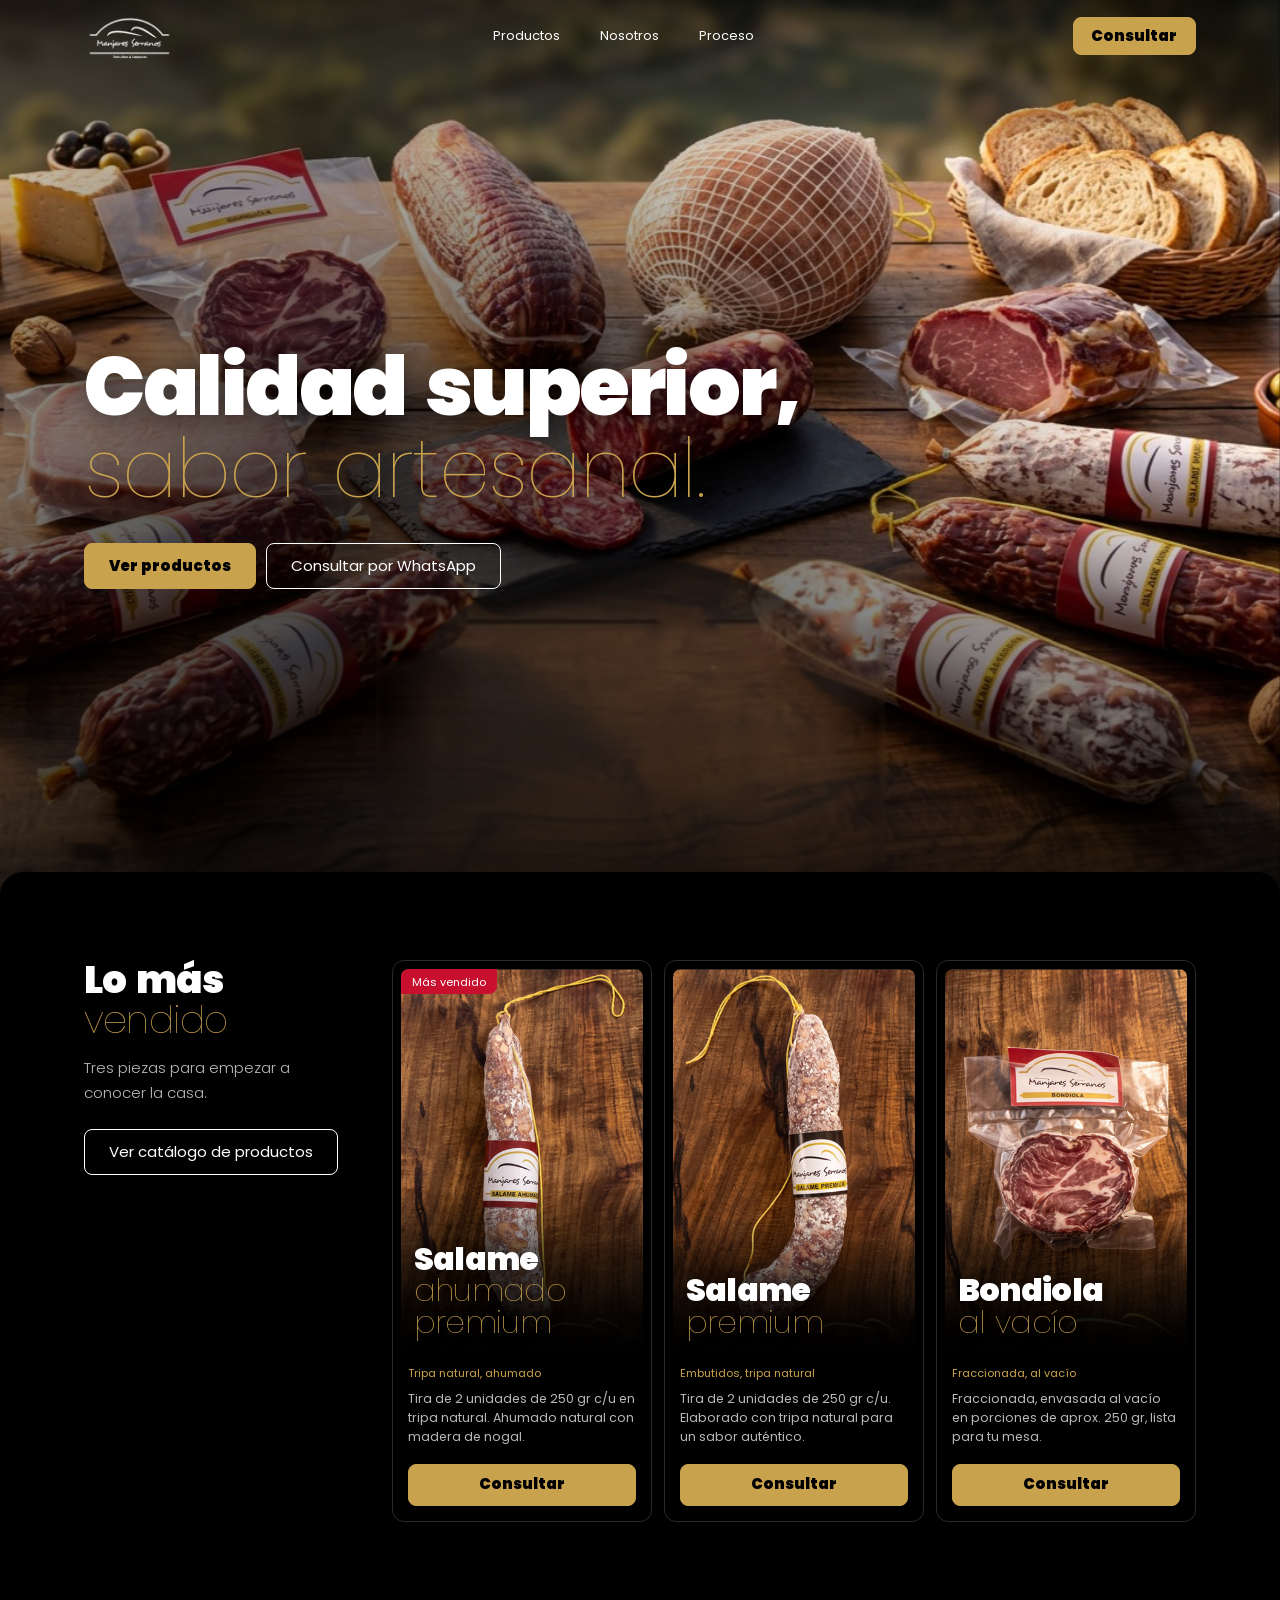
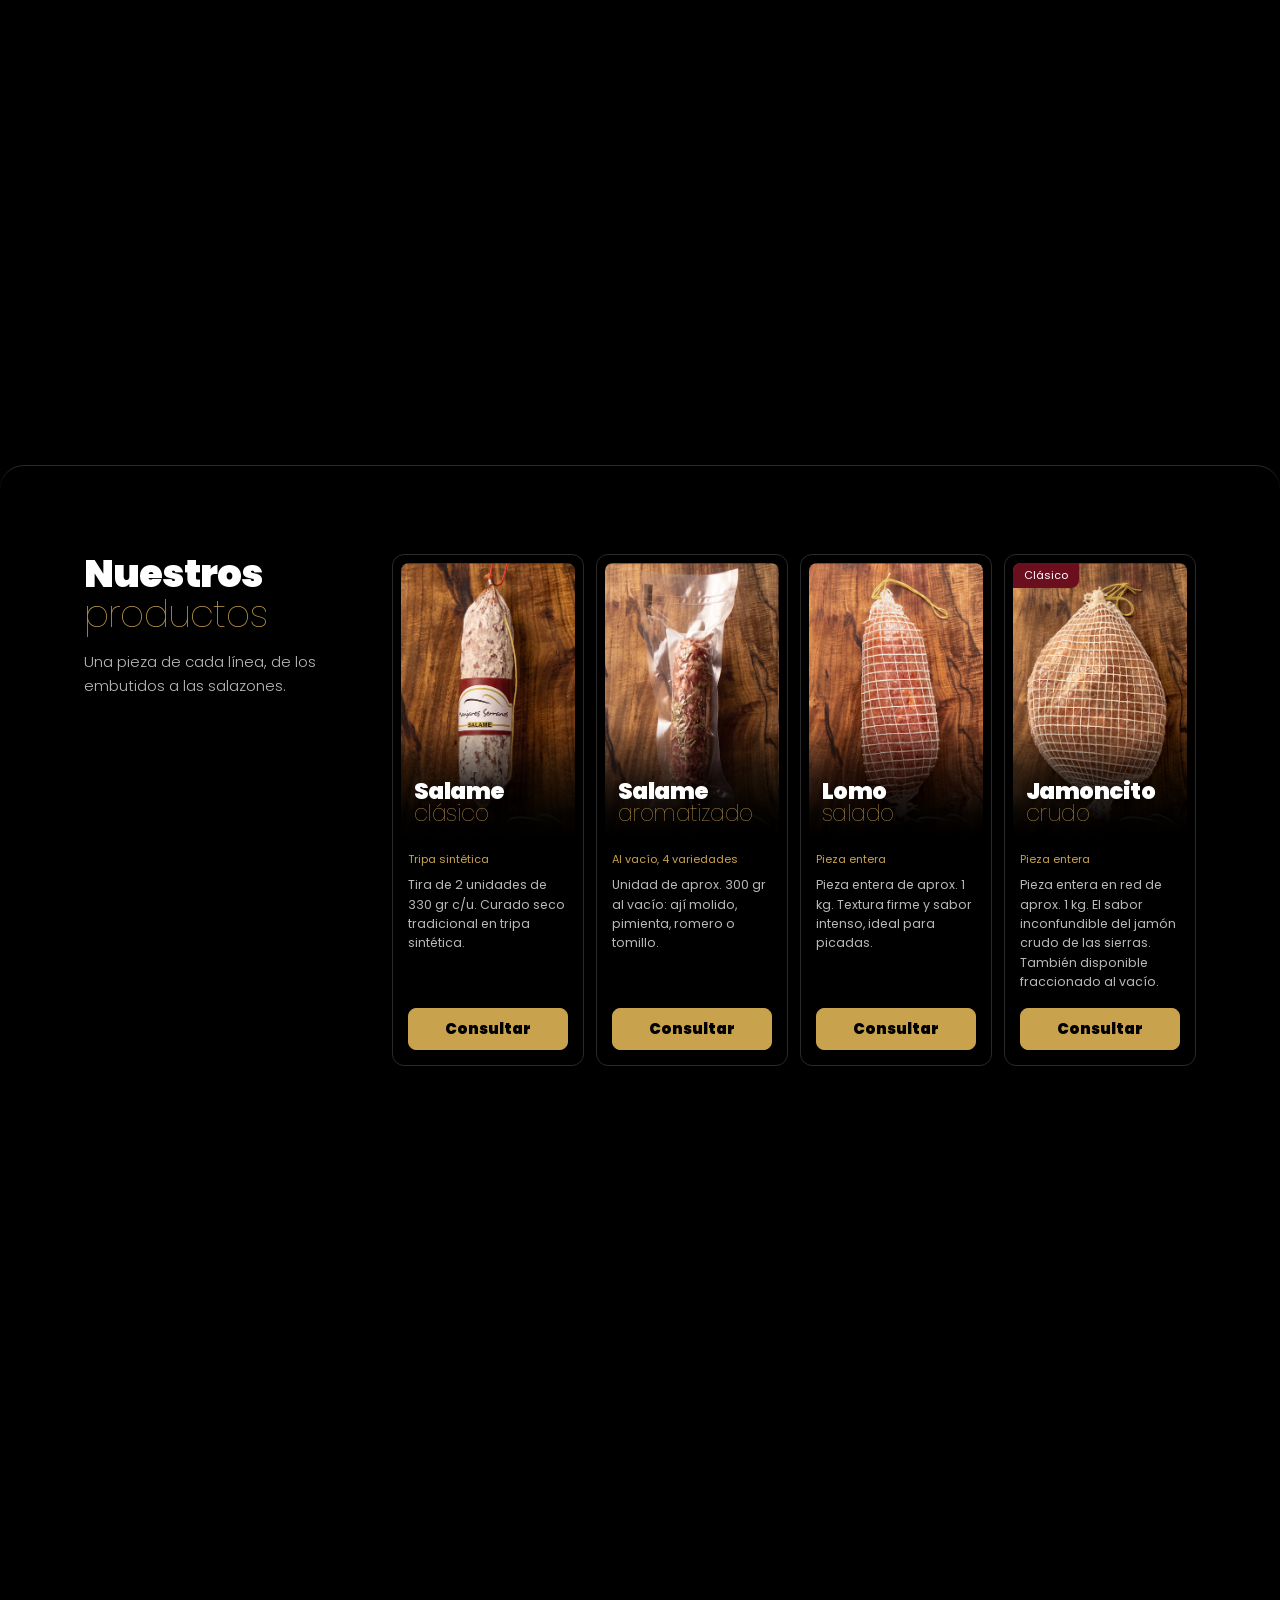
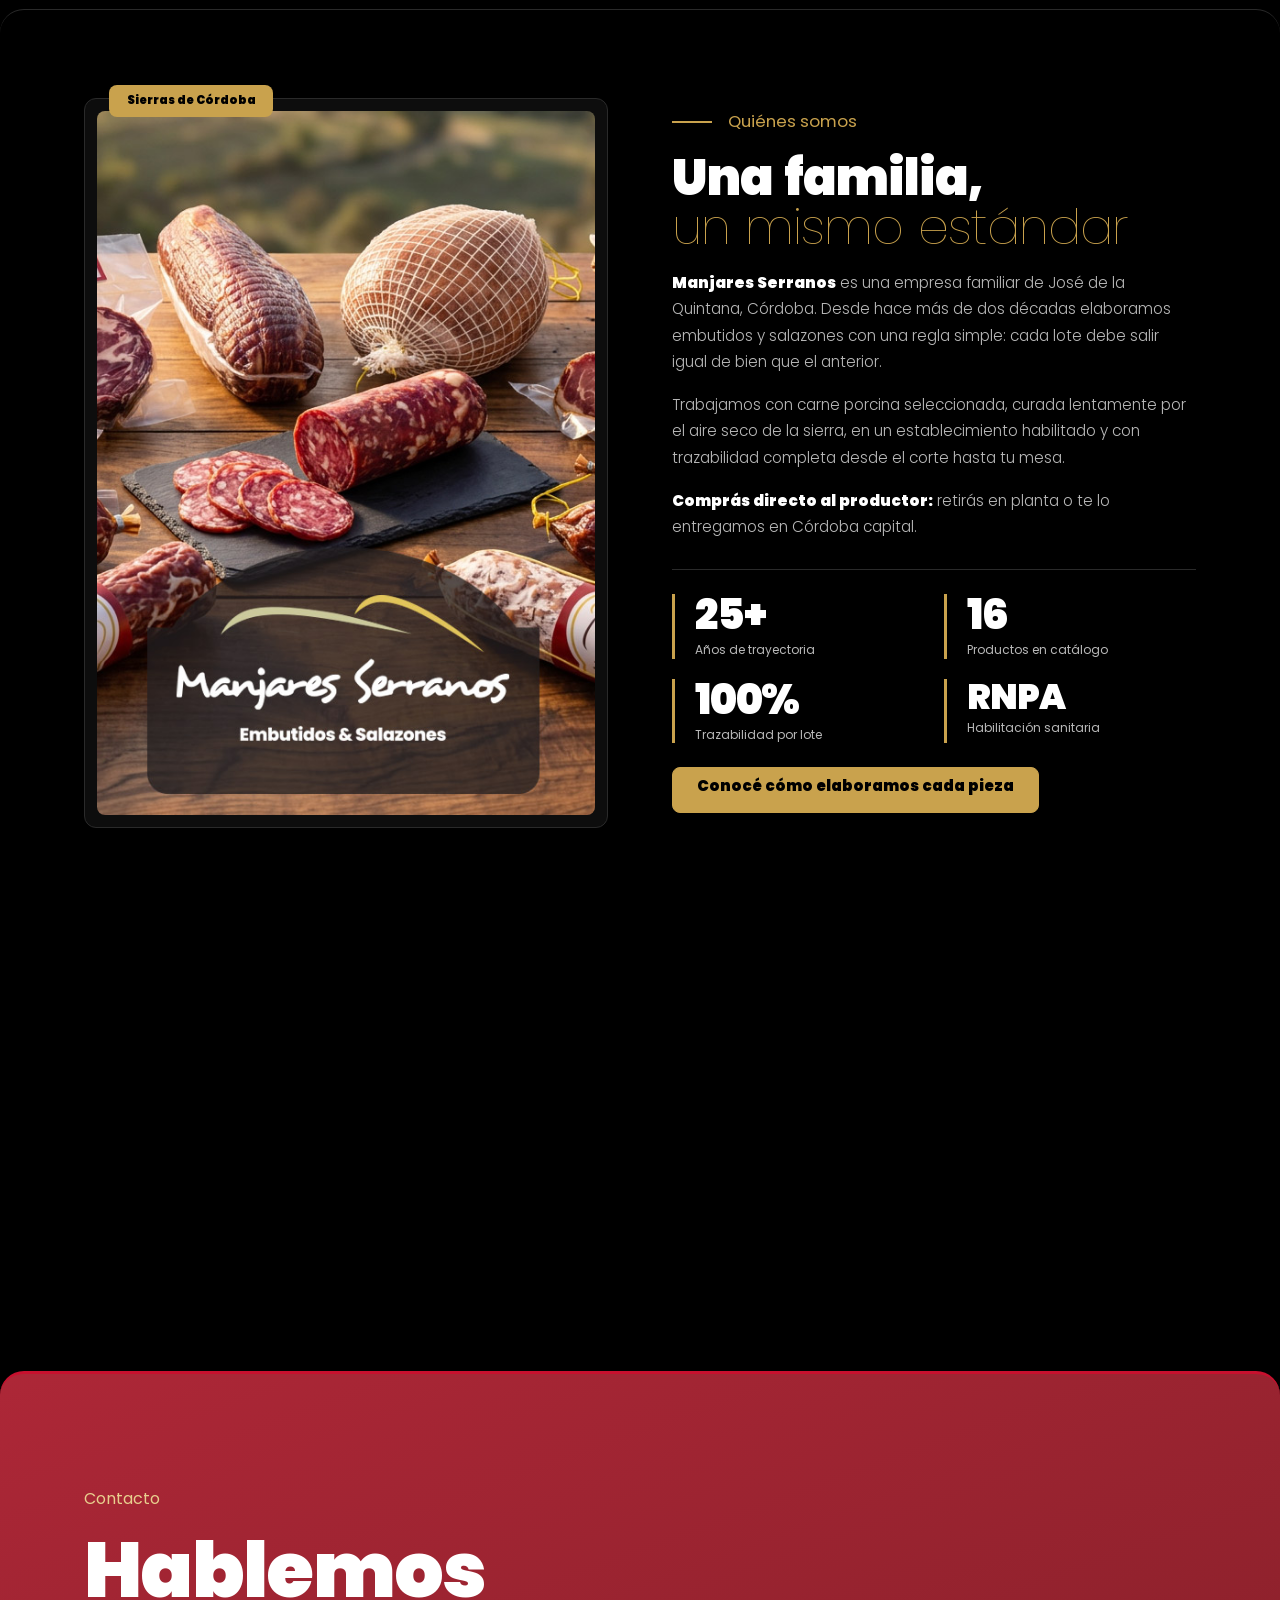
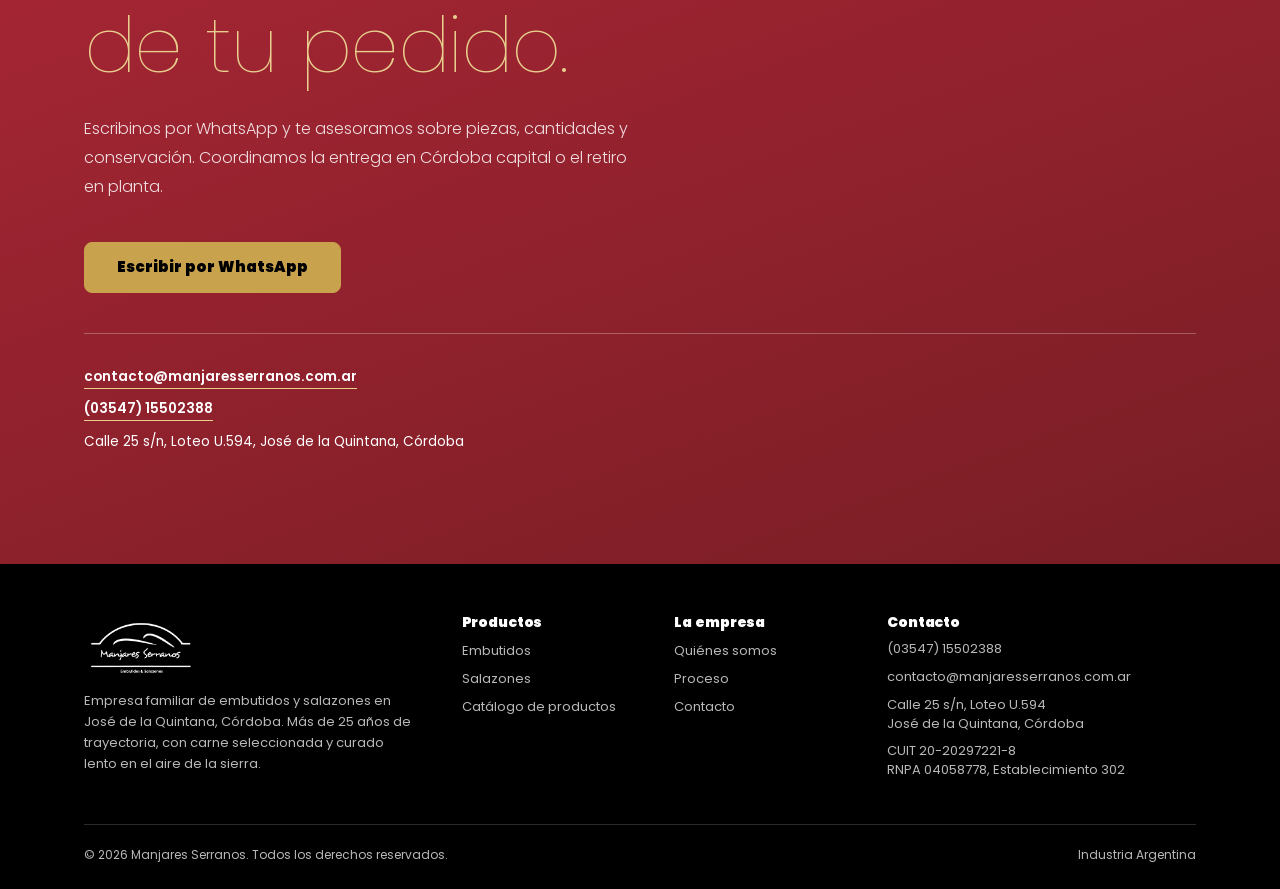
==== index.html @ b19d5ec0 "Rediseño negro y dorado con fotos definitivas - Estética negro y dorado con toques rojo y bordó, Pop" ====
<!DOCTYPE html>
<html lang="es-AR">
<head>
    <meta charset="UTF-8">
    <meta name="viewport" content="width=device-width, initial-scale=1.0">
    <meta name="theme-color" content="#000000">
    <title>Manjares Serranos — Embutidos y salazones de las Sierras de Córdoba</title>
    <meta name="description" content="Embutidos y salazones curados lentamente en el aire seco de las Sierras de Córdoba. Carne seleccionada, trazabilidad por lote y habilitación RNPA 04058778.">
    <meta property="og:title" content="Manjares Serranos — Embutidos y salazones de sierra">
    <meta property="og:description" content="Curado lento en las Sierras de Córdoba. Carne seleccionada, trazabilidad por lote, venta directa del productor.">
    <meta property="og:type" content="website">
    <meta property="og:url" content="https://manjaresserranos.com.ar/">
    <meta property="og:locale" content="es_AR">
    <meta name="twitter:card" content="summary_large_image">
    <link rel="canonical" href="https://manjaresserranos.com.ar/">
    <link rel="icon" href="img/logo.png">
    <link rel="preconnect" href="https://fonts.googleapis.com">
    <link rel="preconnect" href="https://fonts.gstatic.com" crossorigin>
    <link href="https://fonts.googleapis.com/css2?family=Poppins:wght@100;200;300;400;900&display=swap" rel="stylesheet">
    <link rel="stylesheet" href="css/style.css">
    <script type="application/ld+json">{"@context":"https://schema.org","@type":"LocalBusiness","name":"Manjares Serranos","description":"Empresa familiar productora de embutidos y salazones curados lentamente en las Sierras de Córdoba, con habilitación RNPA y trazabilidad por lote","url":"https://manjaresserranos.com.ar","telephone":"+54-3547-15502388","email":"contacto@manjaresserranos.com.ar","address":{"@type":"PostalAddress","streetAddress":"Calle 25 s/n, Loteo U.594","addressLocality":"José de la Quintana","addressRegion":"Córdoba","postalCode":"5000","addressCountry":"AR"},"geo":{"@type":"GeoCoordinates","latitude":"-31.85","longitude":"-64.55"},"openingHours":"Mo-Fr 08:00-18:00","priceRange":"$$","image":"https://manjaresserranos.com.ar/img/logo-1716823387.jpg"}</script>
</head>
<body>
    <a href="#main" class="skip-link">Ir al contenido</a>

    <header class="site-header" id="header">
        <div class="wrap header-inner">
            <a href="index.html" class="header-logo" aria-label="Manjares Serranos, inicio">
                <img src="img/logo.png" alt="Manjares Serranos" width="121" height="64">
            </a>
            <nav class="header-nav" aria-label="Principal">
                <a href="productos.html" class="nav-link">Productos</a>
                <a href="#nosotros" class="nav-link">Nosotros</a>
                <a href="proceso.html" class="nav-link">Proceso</a>
            </nav>
            <a href="https://wa.me/54354715502388" class="btn header-cta" target="_blank" rel="noopener">Consultar</a>
            <button class="menu-toggle" id="menuToggle" aria-label="Abrir menú" aria-expanded="false" aria-controls="mobileNav">
                <span></span><span></span><span></span>
            </button>
        </div>
    </header>

    <nav class="mobile-nav" id="mobileNav" aria-label="Menú móvil">
        <a href="productos.html" class="mobile-nav-link">Productos</a>
        <a href="#nosotros" class="mobile-nav-link">Nosotros</a>
        <a href="proceso.html" class="mobile-nav-link">Proceso</a>
        <a href="https://wa.me/54354715502388" class="btn btn-gold" target="_blank" rel="noopener">Consultar por WhatsApp</a>
    </nav>

    <main id="main">
        <section class="hero" aria-labelledby="hero-title">
            <div class="hero-photo"><img src="img/back-Home-banner.jpg" alt="Mesa de madera con salames, bondiola, jamón y lomo de Manjares Serranos" fetchpriority="high" width="1376" height="768"></div>
            <div class="wrap hero-copy">
                <h1 class="hero-title" id="hero-title"><span>Calidad superior,</span><span class="t">sabor artesanal.</span></h1>
                <div class="hero-foot">
                    <div class="hero-actions">
                        <a href="productos.html" class="btn btn-gold">Ver productos</a>
                        <a href="https://wa.me/54354715502388" class="btn btn-line" target="_blank" rel="noopener">Consultar por WhatsApp</a>
                    </div>
                </div>
            </div>
        </section>

        <div class="sheet">
        <section class="section stack" id="destacados" aria-labelledby="prod-title">
            <div class="wrap featured">
                <div class="section-head">
                    <h2 id="prod-title">Lo más <span class="t">vendido</span></h2>
                    <p>Tres piezas para empezar a conocer la casa.</p>
                    <a href="productos.html" class="btn btn-line section-more">Ver catálogo de productos</a>
                </div>
                <div class="products products-three">
                    <article class="product">
                        <div class="product-media"><div class="product-photo"><img src="img/Salame-ahumado-tripa-de-vaca.jpg" alt="Salame ahumado en tripa natural" loading="lazy" width="400" height="631"><h3 class="product-name"><span>Salame</span> <span class="t">ahumado premium</span></h3></div><span class="product-tag">Más vendido</span></div>
                        <div class="product-text">
                            <p class="product-kind">Tripa natural, ahumado</p>
                            <p class="product-desc">Tira de 2 unidades de 250 gr c/u en tripa natural. Ahumado natural con madera de nogal.</p>
                            <a class="product-link" href="https://wa.me/54354715502388?text=Hola,%20quiero%20consultar%20por%20el%20Salame%20Ahumado%20Premium" target="_blank" rel="noopener" aria-label="Consultar por Salame ahumado premium en WhatsApp">Consultar</a>
                        </div>
                    </article>
                    <article class="product">
                        <div class="product-media"><div class="product-photo"><img src="img/salame-premium.jpg" alt="Salame premium en tripa natural" loading="lazy" width="400" height="631"><h3 class="product-name"><span>Salame</span> <span class="t">premium</span></h3></div></div>
                        <div class="product-text">
                            <p class="product-kind">Embutidos, tripa natural</p>
                            <p class="product-desc">Tira de 2 unidades de 250 gr c/u. Elaborado con tripa natural para un sabor auténtico.</p>
                            <a class="product-link" href="https://wa.me/54354715502388?text=Hola,%20quiero%20consultar%20por%20el%20Salame%20Premium" target="_blank" rel="noopener" aria-label="Consultar por Salame premium en WhatsApp">Consultar</a>
                        </div>
                    </article>
                    <article class="product">
                        <div class="product-media"><div class="product-photo"><img src="img/Bondiola-en-trozo-envasada-al-vacio.jpg" alt="Bondiola envasada al vacío" loading="lazy" width="400" height="631"><h3 class="product-name"><span>Bondiola</span> <span class="t">al vacío</span></h3></div></div>
                        <div class="product-text">
                            <p class="product-kind">Fraccionada, al vacío</p>
                            <p class="product-desc">Fraccionada, envasada al vacío en porciones de aprox. 250 gr, lista para tu mesa.</p>
                            <a class="product-link" href="https://wa.me/54354715502388?text=Hola,%20quiero%20consultar%20por%20la%20Bondiola%20al%20vac%C3%ADo" target="_blank" rel="noopener" aria-label="Consultar por Bondiola al vacío en WhatsApp">Consultar</a>
                        </div>
                    </article>
                </div>
            </div>
        </section>


        <section class="section stack" id="variedades" aria-labelledby="var-title">
            <div class="wrap featured">
                <div class="section-head">
                    <h2 id="var-title">Nuestros <span class="t">productos</span></h2>
                    <p>Una pieza de cada línea, de los embutidos a las salazones.</p>
                </div>
                <div class="products products-four">
                    <article class="product">
                        <div class="product-media"><div class="product-photo"><img src="img/Salame-tripa-sintetica.jpg" alt="Salame en tripa sintética, tira por 2 unidades" loading="lazy" width="400" height="631"><h3 class="product-name"><span>Salame</span> <span class="t">clásico</span></h3></div></div>
                        <div class="product-text">
                            <p class="product-kind">Tripa sintética</p>
                            <p class="product-desc">Tira de 2 unidades de 330 gr c/u. Curado seco tradicional en tripa sintética.</p>
                            <a class="product-link" href="https://wa.me/54354715502388?text=Hola,%20quiero%20consultar%20por%20el%20Salame%20Cl%C3%A1sico" target="_blank" rel="noopener" aria-label="Consultar por Salame clásico en WhatsApp">Consultar</a>
                        </div>
                    </article>
                    <article class="product">
                        <div class="product-media"><div class="product-photo"><img src="img/Salame-aromatizado-Romero.jpg" alt="Salame aromatizado con romero, envasado al vacío" loading="lazy" width="400" height="631"><h3 class="product-name"><span>Salame</span> <span class="t">aromatizado</span></h3></div></div>
                        <div class="product-text">
                            <p class="product-kind">Al vacío, 4 variedades</p>
                            <p class="product-desc">Unidad de aprox. 300 gr al vacío: ají molido, pimienta, romero o tomillo.</p>
                            <a class="product-link" href="https://wa.me/54354715502388?text=Hola,%20quiero%20consultar%20por%20el%20Salame%20Aromatizado" target="_blank" rel="noopener" aria-label="Consultar por Salame aromatizado en WhatsApp">Consultar</a>
                        </div>
                    </article>
                    <article class="product">
                        <div class="product-media"><div class="product-photo"><img src="img/lomo-salado.jpg" alt="Lomo de cerdo salado" loading="lazy" width="400" height="631"><h3 class="product-name"><span>Lomo</span> <span class="t">salado</span></h3></div></div>
                        <div class="product-text">
                            <p class="product-kind">Pieza entera</p>
                            <p class="product-desc">Pieza entera de aprox. 1 kg. Textura firme y sabor intenso, ideal para picadas.</p>
                            <a class="product-link" href="https://wa.me/54354715502388?text=Hola,%20quiero%20consultar%20por%20el%20Lomo%20de%20Cerdo%20Salado" target="_blank" rel="noopener" aria-label="Consultar por Lomo salado en WhatsApp">Consultar</a>
                        </div>
                    </article>
                    <article class="product">
                        <div class="product-media"><div class="product-photo"><img src="img/Jamoncito-crudo-serrano.jpg" alt="Jamoncito crudo serrano" loading="lazy" width="400" height="631"><h3 class="product-name"><span>Jamoncito</span> <span class="t">crudo</span></h3></div><span class="product-tag product-tag-bordo">Clásico</span></div>
                        <div class="product-text">
                            <p class="product-kind">Pieza entera</p>
                            <p class="product-desc">Pieza entera en red de aprox. 1 kg. El sabor inconfundible del jamón crudo de las sierras. También disponible fraccionado al vacío.</p>
                            <a class="product-link" href="https://wa.me/54354715502388?text=Hola,%20quiero%20consultar%20por%20el%20Jamoncito%20Crudo%20Serrano" target="_blank" rel="noopener" aria-label="Consultar por Jamoncito crudo en WhatsApp">Consultar</a>
                        </div>
                    </article>
                </div>
            </div>
        </section>

        <section class="section stack" id="nosotros" aria-labelledby="about-title">
            <div class="wrap about">
                <div class="about-photo"><img src="img/back-Home.jpg" alt="Selección de embutidos y salazones Manjares Serranos sobre una mesa de madera" loading="lazy"><span class="about-badge">Sierras de Córdoba</span></div>
                <div class="about-copy">
                    <span class="about-label">Quiénes somos</span>
                    <h2 id="about-title">Una familia, <span class="t">un mismo estándar</span></h2>
                    <p><strong>Manjares Serranos</strong> es una empresa familiar de José de la Quintana, Córdoba. Desde hace más de dos décadas elaboramos embutidos y salazones con una regla simple: cada lote debe salir igual de bien que el anterior.</p>
                    <p>Trabajamos con carne porcina seleccionada, curada lentamente por el aire seco de la sierra, en un establecimiento habilitado y con trazabilidad completa desde el corte hasta tu mesa.</p>
                    <p><strong>Comprás directo al productor:</strong> retirás en planta o te lo entregamos en Córdoba capital.</p>
                    <dl class="facts">
                        <div><dt>Años de trayectoria</dt><dd>25+</dd></div>
                        <div><dt>Productos en catálogo</dt><dd>16</dd></div>
                        <div><dt>Trazabilidad por lote</dt><dd>100%</dd></div>
                        <div><dt>Habilitación sanitaria</dt><dd>RNPA</dd></div>
                    </dl>
                    <a href="proceso.html" class="text-link">Conocé cómo elaboramos cada pieza</a>
                </div>
            </div>
        </section>

        <section class="cta stack" id="contacto" aria-labelledby="cta-title">
            <div class="wrap">
                <div>
                    <p class="cta-label">Contacto</p>
                    <h2 id="cta-title">Hablemos <span class="t">de tu pedido.</span></h2>
                    <p class="cta-text">Escribinos por WhatsApp y te asesoramos sobre piezas, cantidades y conservación. Coordinamos la entrega en Córdoba capital o el retiro en planta.</p>
                    <a href="https://wa.me/54354715502388" class="btn" target="_blank" rel="noopener">Escribir por WhatsApp</a>
                </div>
                <address class="cta-contact">
                    <a href="mailto:contacto@manjaresserranos.com.ar">contacto@manjaresserranos.com.ar</a>
                    <a href="tel:+54354715502388">(03547) 15502388</a>
                    <span>Calle 25 s/n, Loteo U.594, José de la Quintana, Córdoba</span>
                </address>
            </div>
        </section>
        </div>
    </main>

    <footer class="site-footer">
        <div class="wrap">
            <div class="footer-grid">
                <div class="footer-brand">
                    <img src="img/logo.png" alt="Manjares Serranos" class="footer-logo" width="159" height="84">
                    <p>Empresa familiar de embutidos y salazones en José de la Quintana, Córdoba. Más de 25 años de trayectoria, con carne seleccionada y curado lento en el aire de la sierra.</p>
                </div>
                <div>
                    <h2 class="footer-title">Productos</h2>
                    <div class="footer-links">
                        <a href="productos.html#embutidos">Embutidos</a>
                        <a href="productos.html#salazones">Salazones</a>
                        <a href="productos.html">Catálogo de productos</a>
                    </div>
                </div>
                <div>
                    <h2 class="footer-title">La empresa</h2>
                    <div class="footer-links">
                        <a href="#nosotros">Quiénes somos</a>
                        <a href="proceso.html">Proceso</a>
                        <a href="#contacto">Contacto</a>
                    </div>
                </div>
                <div>
                    <h2 class="footer-title">Contacto</h2>
                    <div class="footer-data">
                        <span>(03547) 15502388</span>
                        <span>contacto@manjaresserranos.com.ar</span>
                        <span>Calle 25 s/n, Loteo U.594<br>José de la Quintana, Córdoba</span>
                        <span>CUIT 20-20297221-8<br>RNPA 04058778, Establecimiento 302</span>
                    </div>
                </div>
            </div>
            <div class="footer-bottom">
                <span>© 2026 Manjares Serranos. Todos los derechos reservados.</span>
                <span>Industria Argentina</span>
            </div>
        </div>
    </footer>

    <script src="js/main.js"></script>
</body>
</html>
---- css/style.css ----
/* Manjares Serranos: moderno, minimalista, de líneas rectas.
   Poppins Black contra Thin. Negro y dorado; rojo y bordó como secundarios. */
:root{
    --black:#000000;
    --ink:#0D0D0D;
    --white:#FFFFFF;
    --gray:#B8B8B8;
    --line:#2A2A2A;
    --gold:#C9A24D;
    --gold-light:#E8CF8E;
    --red:#C8102E;
    --bordo:#6B0F1F;

    --font:'Poppins','Segoe UI',system-ui,sans-serif;
    --gutter:1.25rem;
    --wide:1240px;
    --header:72px;--radius:8px;--peek:1.75rem;
    --section:clamp(3.25rem,6vw,5.5rem);
}
@media(min-width:768px){:root{--gutter:2.5rem}}
@media(min-width:1280px){:root{--gutter:4rem}}

*,*::before,*::after{box-sizing:border-box;margin:0;padding:0;border-radius:0}
html{scroll-behavior:smooth;background:var(--black);-webkit-text-size-adjust:100%}
body{font-family:var(--font);font-size:.9375rem;font-weight:300;line-height:1.65;color:var(--white);background:var(--black);-webkit-font-smoothing:antialiased}
body.menu-open{overflow:hidden}
img{display:block;max-width:100%;height:auto}
a{color:inherit;text-decoration:none}
button{font:inherit;color:inherit;background:none;border:0;cursor:pointer}
ul,ol{list-style:none}
h1,h2,h3{font-weight:900;line-height:1.04;letter-spacing:-.022em;word-spacing:.09em}
h2{font-size:clamp(1.5rem,3vw,2.5rem)}
/* Contraste tipográfico: Thin en dorado junto a Black */
.t{font-weight:200;color:var(--gold);letter-spacing:-.02em;word-spacing:.04em}
h2 .t{display:block}
@media(min-width:768px){.t{font-weight:100}}
::selection{background:var(--gold);color:var(--black)}
:focus-visible{outline:2px solid var(--gold);outline-offset:2px}
[id]{scroll-margin-top:calc(var(--header) + 4rem)}

.wrap{width:100%;max-width:var(--wide);margin-inline:auto;padding-inline:var(--gutter)}
.sr-only{position:absolute;width:1px;height:1px;padding:0;margin:-1px;overflow:hidden;clip:rect(0,0,0,0);border:0}
.skip-link{position:absolute;left:1rem;top:-4rem;z-index:2000;padding:.7rem 1.1rem;background:var(--gold);color:var(--black);font-weight:900}
.skip-link:focus{top:1rem}

/* Botones */
.btn{display:inline-flex;align-items:center;justify-content:center;min-height:2.875rem;padding:.6rem 1.5rem;border:1px solid var(--white);border-radius:var(--radius);font-size:.9375rem;font-weight:400;line-height:1.1;text-align:center;transition:background-color .15s,color .15s,border-color .15s}
.btn:hover{background:var(--white);color:var(--black)}
.btn-gold{background:var(--gold);border-color:var(--gold);color:var(--black);font-weight:900}
.btn-gold:hover{background:var(--white);border-color:var(--white)}
.btn-line{background:transparent}
.text-link{display:inline-flex;align-items:center;justify-content:center;min-height:2.875rem;padding:.6rem 1.5rem;border:1px solid var(--gold);border-radius:var(--radius);background:var(--gold);color:var(--black);font-size:.9375rem;font-weight:900;line-height:1.1;text-align:center;transition:background-color .15s,color .15s}
.text-link:hover{background:var(--black);color:var(--white)}

/* Cabecera */
.site-header{position:fixed;inset:0 0 auto;z-index:1000;color:var(--white);border-bottom:1px solid transparent}
.site-header.scrolled,body.menu-open .site-header{background:var(--black);border-bottom-color:var(--line)}
.header-inner{display:flex;align-items:center;gap:2rem;height:var(--header)}
.header-logo{flex:none;display:block}
.header-logo img{height:48px;width:auto;filter:brightness(0) invert(1)}
.header-nav{display:none;gap:2.5rem;margin-inline:auto}
.nav-link{position:relative;padding:.4rem 0;color:var(--white);font-size:.8125rem;font-weight:400}
.nav-link::after{content:'';position:absolute;inset:auto 0 0;height:2px;background:var(--gold);transform:scaleX(0);transform-origin:left;transition:transform .15s}
.nav-link:hover::after,.nav-link[aria-current]::after{transform:scaleX(1)}
.header-cta{display:none;min-height:2.375rem;padding-inline:1.1rem;border-color:var(--gold);background:var(--gold);color:var(--black);font-weight:900}
.header-cta:hover{background:var(--black);border-color:var(--gold);color:var(--white)}
.menu-toggle{display:flex;flex-direction:column;justify-content:center;gap:6px;width:48px;height:48px;margin-left:auto;padding:0 10px}
.menu-toggle span{display:block;height:2px;background:var(--white);transition:transform .2s,opacity .15s}
.menu-toggle[aria-expanded="true"] span:nth-child(1){transform:translateY(8px) rotate(45deg)}
.menu-toggle[aria-expanded="true"] span:nth-child(2){opacity:0}
.menu-toggle[aria-expanded="true"] span:nth-child(3){transform:translateY(-8px) rotate(-45deg)}
@media(min-width:900px){
    .header-nav{display:flex}
    .header-cta{display:inline-flex}
    .menu-toggle{display:none}
}
.mobile-nav{position:fixed;inset:0;z-index:999;display:flex;flex-direction:column;padding:calc(var(--header) + 1.5rem) var(--gutter) 2rem;background:var(--black);overflow-y:auto;visibility:hidden}
.mobile-nav.active{visibility:visible}
.mobile-nav-link{padding:1rem 0;border-bottom:1px solid var(--line);font-size:1.375rem;font-weight:900;letter-spacing:-.02em;word-spacing:.08em;line-height:1.1}
.mobile-nav .btn{margin-top:2rem}
@media(min-width:900px){.mobile-nav{display:none}}

/* Portada */
.hero{position:sticky;top:0;isolation:isolate;display:flex;flex-direction:column;justify-content:center;height:100vh;height:100svh;min-height:30rem;background:var(--black)}
@media(max-height:480px){.hero{position:relative}}
.hero-photo{position:absolute;inset:0;z-index:-1;overflow:hidden}
.hero-photo img{position:absolute;inset:0;width:100%;height:100%;max-width:none;object-fit:cover;object-position:58% top;will-change:transform}
.hero-photo::after{content:'';position:absolute;inset:0;background:linear-gradient(180deg,rgba(0,0,0,.72) 0,rgba(0,0,0,0) 150px),radial-gradient(ellipse 62% 55% at 26% 54%,rgba(0,0,0,.72) 0,rgba(0,0,0,.35) 60%,rgba(0,0,0,0) 100%),linear-gradient(180deg,rgba(0,0,0,0) 50%,rgba(0,0,0,.85) 100%)}
@media(max-width:767px){.hero-photo::after{background:linear-gradient(180deg,rgba(0,0,0,.72) 0,rgba(0,0,0,0) 120px),radial-gradient(ellipse 110% 42% at 30% 50%,rgba(0,0,0,.72) 0,rgba(0,0,0,.35) 65%,rgba(0,0,0,0) 100%),linear-gradient(180deg,rgba(0,0,0,0) 48%,rgba(0,0,0,.9) 100%)}}
.hero-copy{flex:none;padding-block:calc(var(--header) + 1rem) calc(var(--peek) + 1.5rem);will-change:transform}
/* Todo lo que sigue a la portada sube por encima como una tarjeta */
.sheet{position:relative;z-index:2;margin-top:calc(var(--peek) * -1);border-radius:1.5rem 1.5rem 0 0;background:var(--black)}
.hero-title{font-size:clamp(1.6rem,8vw,2.75rem);line-height:1;letter-spacing:-.03em;text-shadow:0 2px 28px rgba(0,0,0,.55)}
@media(min-width:768px){.hero-title{font-size:clamp(3.25rem,6.4vw,5.75rem)}}
.hero-title span{display:block}
.hero-foot{margin-top:clamp(1.5rem,2.6vw,2.25rem)}
.hero-actions{display:flex;flex-wrap:wrap;gap:.625rem}

/* Secciones */
.section{padding-block:var(--section)}
/* Hojas: la sección actual queda quieta y la siguiente se desliza por encima */
.stack{position:sticky;top:0;background:var(--black);border-radius:1.5rem 1.5rem 0 0}
.stack-hold+.stack{border-top:1px solid var(--line);box-shadow:0 -20px 40px rgba(0,0,0,.6)}
#destacados{z-index:1}
#variedades{z-index:2}
#nosotros{z-index:3}
#contacto{z-index:4}
/* Cada hoja se queda quieta un tramo de scroll antes de que entre la siguiente */
.stack-hold{height:55vh}
/* En compu cada hoja entra entera en la pantalla: arriba deja lugar al menú */
@media(min-width:768px){.stack.section{padding-block:calc(var(--header) + 1rem) 3rem}}
.section-head{display:grid;gap:.75rem;margin-bottom:clamp(1.5rem,3vw,2.5rem)}
.section-head p{max-width:30rem;color:var(--gray)}

/* Productos: grilla de líneas rectas */
.products{display:grid;grid-template-columns:repeat(2,minmax(0,1fr));gap:.75rem}
@media(min-width:720px){.products{grid-template-columns:repeat(3,minmax(0,1fr))}}
@media(min-width:1140px){.products{grid-template-columns:repeat(4,minmax(0,1fr))}}
.product{position:relative;display:flex;flex-direction:column;background:var(--black);border:1px solid var(--line);border-radius:calc(var(--radius) + 4px);transition:border-color .15s}
.product:hover,.product:focus-within{z-index:1;border-color:var(--gold)}
.product-media{position:relative}
.product-photo{position:relative;container-type:inline-size;margin:.5rem .5rem 0;aspect-ratio:400/631;overflow:hidden;border-radius:var(--radius);background:var(--ink)}
.product-photo:has(.product-name){border-radius:var(--radius) var(--radius) 0 0;background:var(--black)}
.product-photo img{width:100%;height:100%;object-fit:cover}
.product-tag{position:absolute;top:.5rem;left:.5rem;padding:.35rem .7rem;border-radius:var(--radius) 0 var(--radius) 0;background:var(--red);color:var(--white);font-size:.6875rem;font-weight:400;line-height:1.3}
.product-tag-bordo{background:var(--bordo)}
.product-text{display:flex;flex:1;flex-direction:column;gap:.25rem;padding:.8rem}
@media(min-width:768px){.product-text{padding:.95rem}}
.product-kind{color:var(--gold);font-size:.6875rem;font-weight:400;line-height:1.35}
.product-name{position:absolute;inset:auto -1px -1px;padding:3.5rem .85rem .85rem;background:linear-gradient(180deg,rgba(0,0,0,0) 0,rgba(0,0,0,.6) 42%,rgba(0,0,0,.92) 78%,#000 100%);font-size:clamp(1.25rem,2vw,2rem);font-size:clamp(1.25rem,13cqi,2.25rem);line-height:1;letter-spacing:-.02em;word-spacing:.04em;text-shadow:0 1px 12px rgba(0,0,0,.5)}
.product-name span{display:block}
.product-desc{flex:1;margin-top:.25rem;color:var(--gray);font-size:.78rem;font-weight:400;line-height:1.55}
.product-link{display:flex;align-items:center;justify-content:center;min-height:2.625rem;margin-top:.8rem;padding:.5rem 1rem;border:1px solid var(--gold);border-radius:var(--radius);background:var(--gold);color:var(--black);font-size:.9375rem;font-weight:900;line-height:1.1;transition:background-color .15s,color .15s}
.product-link::after{content:'';position:absolute;inset:0;border-radius:inherit}
.product:hover .product-link,.product-link:focus-visible{background:var(--black);color:var(--white)}

/* Vitrina del salame aromatizado */
.variety{grid-column:1/-1;display:grid;background:var(--ink);border:1px solid var(--line);border-radius:calc(var(--radius) + 4px)}
.variety-text{display:flex;flex-direction:column;align-items:flex-start;gap:.45rem;padding:clamp(1.15rem,2.2vw,2rem)}
.variety-text h3{font-size:clamp(1.25rem,1.7vw,1.5rem)}
.variety-text>p:not(.product-kind){max-width:24rem;color:var(--gray);font-size:.8125rem;font-weight:400;line-height:1.55}
.variety-text .text-link{margin-top:.6rem}
.variety-list{display:grid;grid-template-columns:repeat(2,minmax(0,1fr));border-top:1px solid var(--line)}
.variety-list li{border-bottom:1px solid var(--line);border-right:1px solid transparent}
.variety-list li:nth-child(odd){border-right:1px solid var(--line)}
.variety-list li:nth-last-child(-n+2){border-bottom:0}
.variety-list p{padding:.5rem .8rem;font-size:.8125rem;font-weight:900;letter-spacing:-.01em}
@media(min-width:560px){
    .variety-list{grid-template-columns:repeat(4,minmax(0,1fr))}
    .variety-list li{border-bottom:0;border-right:1px solid var(--line)}
    .variety-list li:last-child{border-right-color:transparent}
}
@media(min-width:1140px){
    .variety{grid-template-columns:minmax(0,1fr) minmax(0,3fr)}
    .variety-list{border-top:0;border-left:1px solid var(--line)}
}

/* Destacados: título en la primera columna, tres productos al lado */
.products-three{grid-template-columns:repeat(2,minmax(0,1fr))}
@media(max-width:719px){
    .products-three .product:last-child{grid-column:1/-1;display:grid;grid-template-columns:repeat(2,minmax(0,1fr));grid-template-rows:auto 1fr}
    .products-three .product:last-child .product-media{grid-column:1;grid-row:1/3;padding-bottom:.5rem}
    .products-three .product:last-child .product-text{grid-column:2}
}
@media(min-width:720px){.products-three{grid-template-columns:repeat(3,minmax(0,1fr))}}
.products.products-four{grid-template-columns:repeat(2,minmax(0,1fr))}
@media(min-width:960px){.products.products-four{grid-template-columns:repeat(4,minmax(0,1fr))}}
.section-head .section-more{justify-self:start;margin-top:.75rem}
@media(min-width:1140px){
    .featured{display:grid;grid-template-columns:minmax(0,1fr) minmax(0,3fr);grid-template-rows:auto 1fr;column-gap:2.5rem}
    .featured .section-head{grid-column:1;grid-row:1;display:block;margin-bottom:1.25rem}
    .featured .section-head p{margin-top:1rem}
    .featured h2 .t{display:block}
    .featured .products{grid-column:2;grid-row:1/3}
    .featured .section-more{margin-top:1.5rem}
}

/* Nosotros */
.about{display:grid;gap:3rem;align-items:center}
@media(min-width:768px){.about{grid-template-columns:repeat(2,minmax(0,1fr));gap:4rem}}
.about-photo{position:relative;padding:.75rem;border:1px solid var(--line);border-radius:calc(var(--radius) + 4px);background:var(--ink)}
.about-photo img{display:block;width:100%;aspect-ratio:4/5;object-fit:cover;object-position:52% 50%;border-radius:var(--radius)}
@media(min-width:768px){.about-photo img{aspect-ratio:auto;height:clamp(20rem,calc(100svh - 10.75rem),44rem)}}
.about-badge{position:absolute;top:-.9rem;left:1.5rem;padding:.65rem 1.1rem;border-radius:var(--radius);background:var(--gold);color:var(--black);font-size:.72rem;font-weight:900;line-height:1}
.about-label{display:flex;align-items:center;gap:1rem;margin-bottom:1.5rem;color:var(--gold);font-size:1.05rem;font-weight:400;line-height:1}
.about-label::before{content:'';flex:none;width:2.5rem;height:2px;background:var(--gold)}
.about-copy h2{margin-bottom:1.1rem;font-size:clamp(1.75rem,3.9vw,3.5rem);line-height:.98}
.about-copy p{margin-bottom:1rem;color:var(--gray);font-size:.95rem;line-height:1.75}
.about-copy strong{color:var(--white);font-weight:900}
.facts{display:grid;grid-template-columns:repeat(2,minmax(0,1fr));gap:1.25rem;margin-top:1.75rem;padding-top:1.5rem;border-top:1px solid var(--line)}
.facts div{display:flex;flex-direction:column-reverse;justify-content:flex-end;padding-left:1.25rem;border-left:3px solid var(--gold)}
.facts dd{font-size:clamp(1.75rem,3.4vw,2.6rem);font-weight:900;line-height:1;letter-spacing:-.03em;color:var(--white)}
.facts div:last-child dd{font-size:clamp(1.5rem,4vw,2.2rem)}
.facts dt{margin-top:.4rem;color:var(--gray);font-size:.75rem;font-weight:400;line-height:1.4}
.about-copy .text-link{display:inline-block;margin-top:1.5rem}
/* Pantallas bajas de compu: Sobre nosotros más compacto para que entre entero */
@media(min-width:768px) and (max-height:860px){
    .stack.section{padding-block:calc(var(--header) + .75rem) 2.25rem}
    .about-label{margin-bottom:1rem}
    .about-copy h2{font-size:clamp(1.75rem,3.2vw,2.75rem)}
    .about-copy p{margin-bottom:.75rem;font-size:.875rem;line-height:1.65}
    .facts{gap:1rem;margin-top:1.25rem;padding-top:1.1rem}
    .facts dd{font-size:clamp(1.5rem,2.6vw,2.1rem)}
    .about-copy .text-link{margin-top:1.1rem}
}

/* Contacto */
.cta{background:linear-gradient(160deg,#AD2737 0%,#781D24 100%);border-top:3px solid var(--red);padding-block:5rem}
.cta.stack{border-top:3px solid var(--red)}
@media(min-width:768px){.cta{padding-block:7rem}}
.cta-label{margin-bottom:1.25rem;color:var(--gold-light);font-size:1rem;font-weight:400}
.cta h2{margin-bottom:2rem;font-size:clamp(2.4rem,6vw,5rem);line-height:.98}
.cta .t{color:var(--gold-light)}
.cta-text{max-width:560px;margin-bottom:2.5rem;color:rgba(255,255,255,.85);font-size:1rem;line-height:1.8}
.cta .btn{min-height:3.2rem;padding-inline:2rem;background:var(--gold);border-color:var(--gold);color:var(--black);font-weight:900}
.cta .btn:hover{background:var(--white);border-color:var(--white)}
.cta-contact{display:flex;flex-direction:column;align-items:flex-start;gap:.6rem;margin-top:2.5rem;padding-top:2rem;border-top:1px solid rgba(255,255,255,.28);font-size:.85rem;font-style:normal;font-weight:400;line-height:1.6}
.cta-contact a{border-bottom:1px solid var(--gold-light);font-weight:600;overflow-wrap:anywhere}
.cta-contact a:hover{color:var(--gold-light)}

/* Pie */
.site-footer{padding-block:clamp(2.5rem,4vw,3.5rem) 1.5rem;color:var(--gray);font-size:.8125rem;font-weight:400}
.footer-grid{display:grid;gap:2.5rem}
@media(min-width:640px){.footer-grid{grid-template-columns:1fr 1fr}}
@media(min-width:1040px){.footer-grid{grid-template-columns:1.6fr .8fr .8fr 1.5fr;gap:3rem}}
.footer-logo{height:60px;width:auto;margin-bottom:1rem;filter:brightness(0) invert(1)}
.footer-brand p{max-width:23rem;line-height:1.6}
.footer-title{margin-bottom:.65rem;color:var(--white);font-size:.875rem;font-weight:900;letter-spacing:-.01em}
.footer-links{display:grid;gap:.4rem}
.footer-links a{justify-self:start;transition:color .15s}
.footer-links a:hover{color:var(--gold)}
.footer-data{display:grid;gap:.55rem;line-height:1.45;overflow-wrap:anywhere}
.footer-bottom{display:flex;flex-wrap:wrap;justify-content:space-between;gap:.4rem 2rem;margin-top:2.75rem;padding-top:1.25rem;border-top:1px solid var(--line);font-size:.75rem}

/* Páginas internas */
.page-head{padding-block:calc(var(--header) + clamp(1.75rem,4vw,3.25rem)) clamp(1.5rem,3vw,2.5rem);border-bottom:1px solid var(--line)}
.page-head h1{font-size:clamp(1.75rem,4.6vw,3.5rem);line-height:1;letter-spacing:-.03em}
.page-head p{max-width:34rem;margin-top:.8rem;color:var(--gray);font-size:.9375rem}
.crumbs{display:flex;gap:.5rem;margin-bottom:.9rem;color:var(--gray);font-size:.75rem;font-weight:400}
.crumbs a{color:var(--gold)}
.crumbs a:hover{color:var(--white)}

.catalog-nav{position:sticky;top:var(--header);z-index:900;background:var(--black);border-bottom:1px solid var(--line)}
.catalog-nav .wrap{display:flex;gap:2rem}
.catalog-nav a{display:flex;align-items:baseline;gap:.4rem;padding-block:.65rem;margin-bottom:-1px;border-bottom:2px solid transparent;font-size:.8125rem;font-weight:900;letter-spacing:-.01em}
.catalog-nav a:hover,.catalog-nav a.is-current{border-bottom-color:var(--gold)}
.catalog-nav small{color:var(--gold);font-size:.75rem;font-weight:300}
.catalog-group{padding-top:clamp(2.25rem,4vw,3.5rem)}
/* El último grupo del catálogo deja aire antes de Contacto */
.catalog-group:has(+ .cta),#salazones{padding-bottom:var(--section)}
.catalog-group header{margin-bottom:clamp(1.1rem,2vw,1.75rem)}
.catalog-group header p{margin-top:.4rem;color:var(--gray)}

/* Proceso */
.manifesto{max-width:46rem;font-size:clamp(1.25rem,2.2vw,1.875rem);font-weight:900;line-height:1.15;letter-spacing:-.022em;word-spacing:.09em}
.reasons{display:grid;gap:1.5rem;margin-top:clamp(2rem,4vw,3.25rem)}
@media(min-width:800px){.reasons{grid-template-columns:repeat(3,1fr);gap:2.5rem}}
.reason{padding-top:1rem;border-top:1px solid var(--gold)}
.reason h3{margin-bottom:.4rem;font-size:1.0625rem;letter-spacing:-.012em}
.reason p{max-width:27rem;color:var(--gray);font-size:.84rem}
.stages-band{background:var(--ink);border-block:1px solid var(--line)}
.stages{display:grid;counter-reset:etapa}
.stage{counter-increment:etapa;padding:1rem 0 2rem;border-top:1px solid var(--gold)}
.stage::before{content:counter(etapa);display:block;margin-bottom:.75rem;color:var(--gold);font-size:2.25rem;font-weight:200;line-height:1;letter-spacing:-.04em}
.stage h3{margin-bottom:.35rem;font-size:1.0625rem;letter-spacing:-.012em}
.stage p{max-width:30rem;color:var(--gray);font-size:.84rem}
@media(min-width:640px){.stages{grid-template-columns:repeat(2,1fr)}.stage{padding-right:2rem}}
@media(min-width:1024px){.stages{grid-template-columns:repeat(4,1fr)}.stage::before{font-size:2.75rem;font-weight:100}}
.tech{max-width:44rem;margin-top:clamp(1.5rem,3vw,2.5rem)}
.tech h3{margin-bottom:.6rem;font-size:1.0625rem;letter-spacing:-.012em}
.tech-line{display:flex;justify-content:space-between;gap:1.5rem;padding-block:.5rem;border-top:1px solid var(--line);font-size:.84rem}
.tech-line dt{color:var(--gray)}
.tech-line dd{font-weight:400;text-align:right}

@media(prefers-reduced-motion:reduce){
    html{scroll-behavior:auto}
    *,*::before,*::after{animation:none!important;transition:none!important}
}
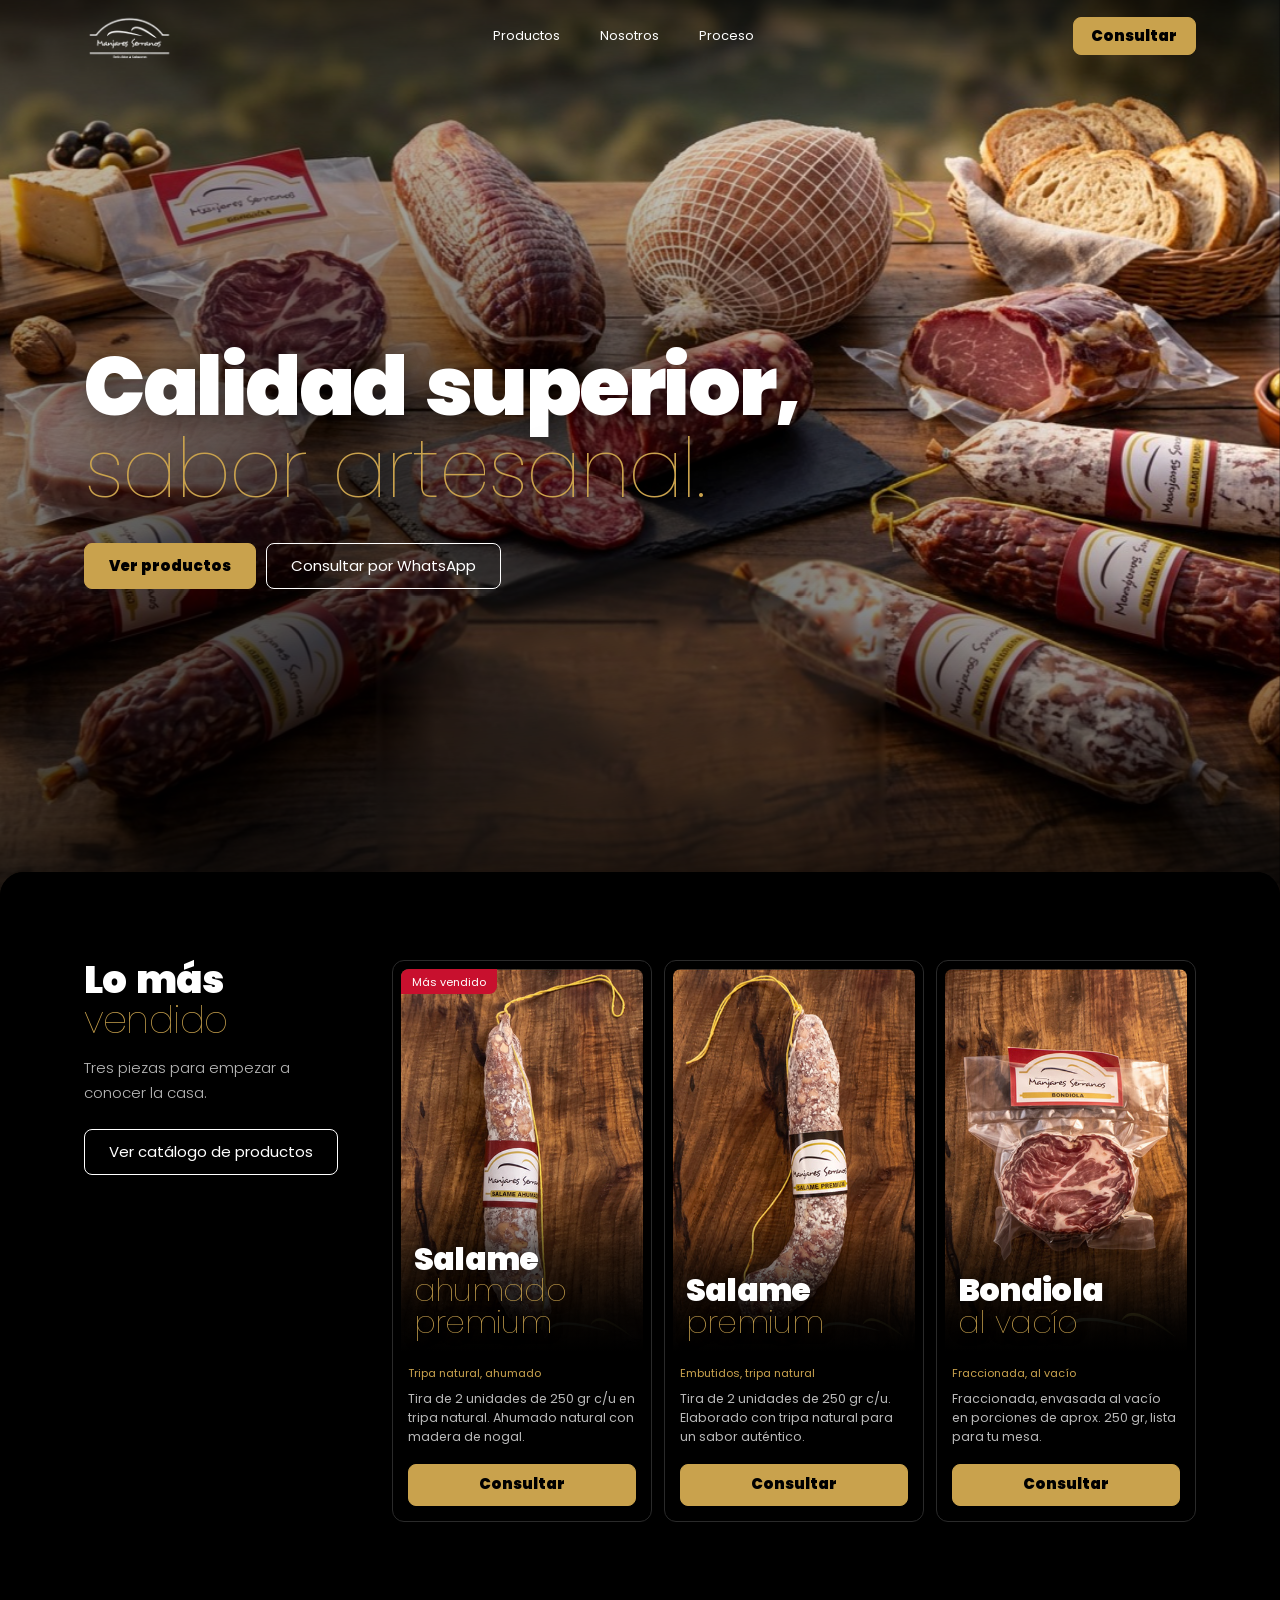
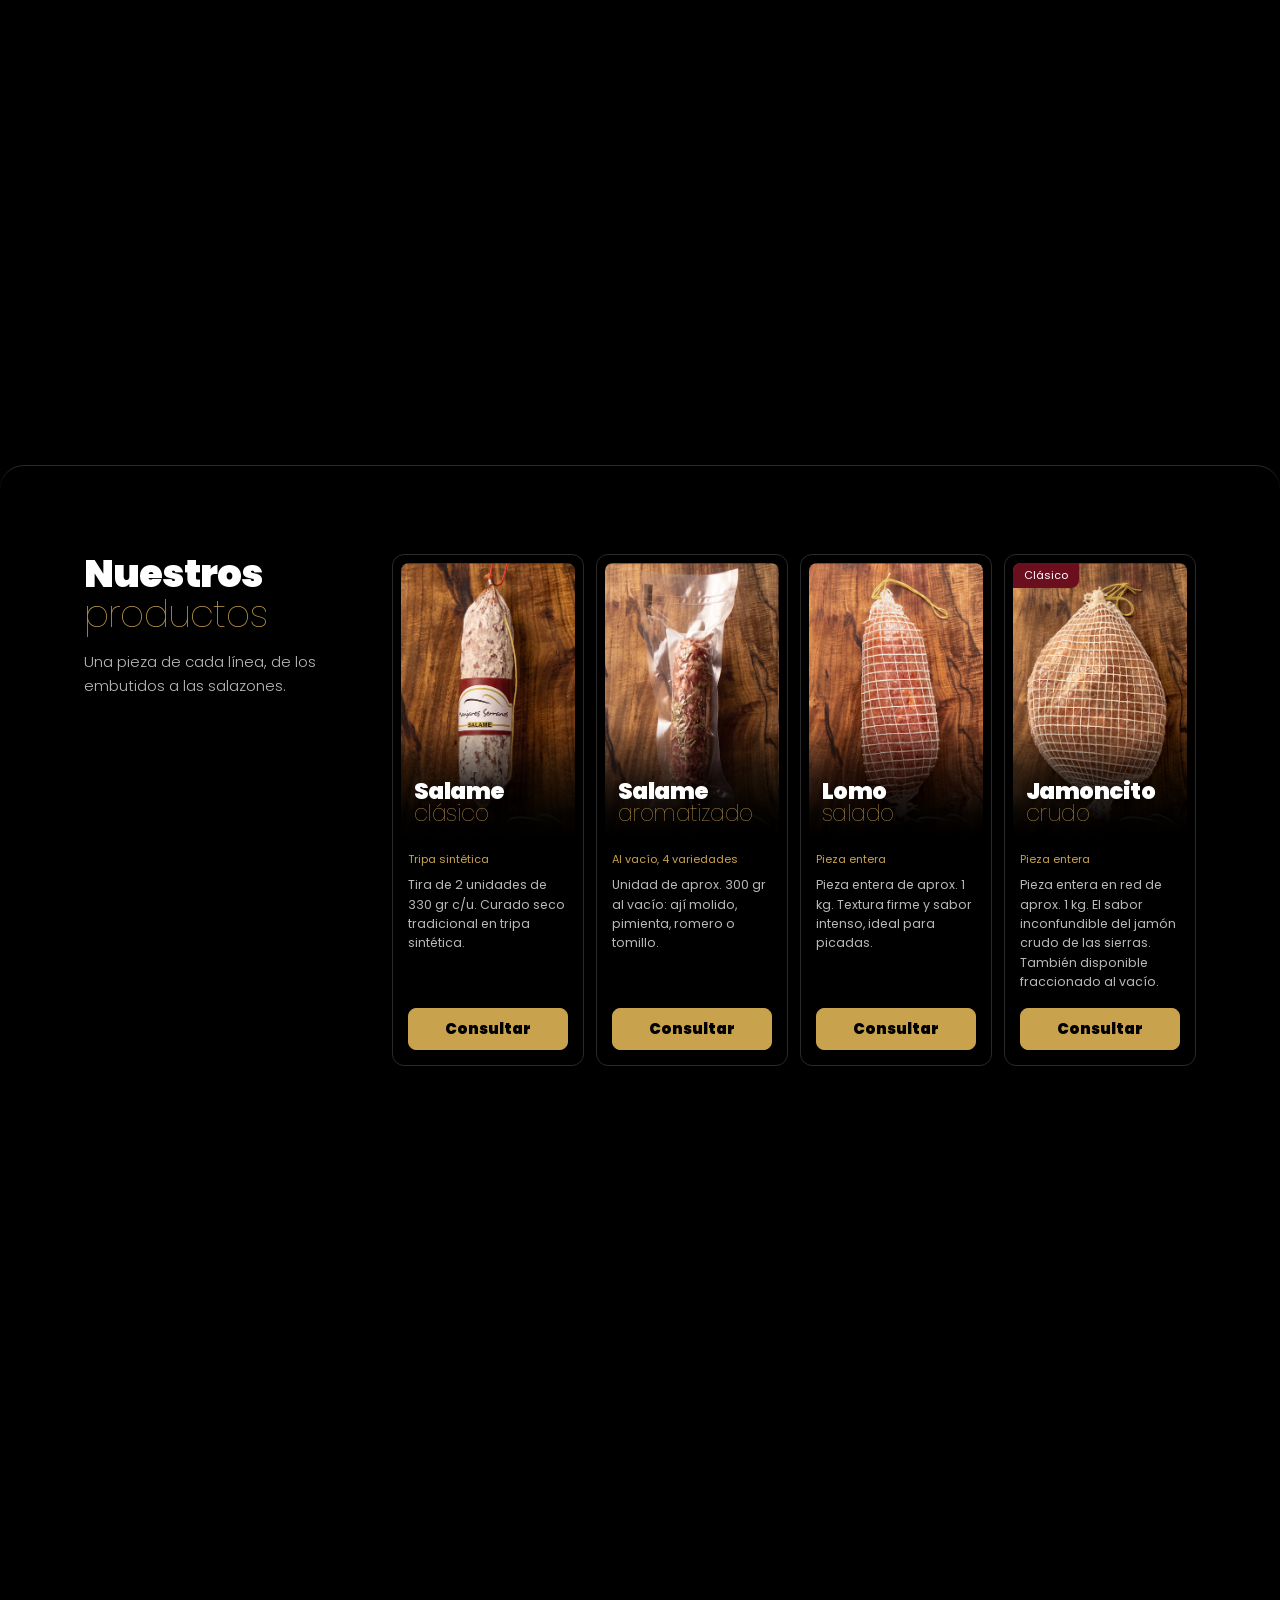
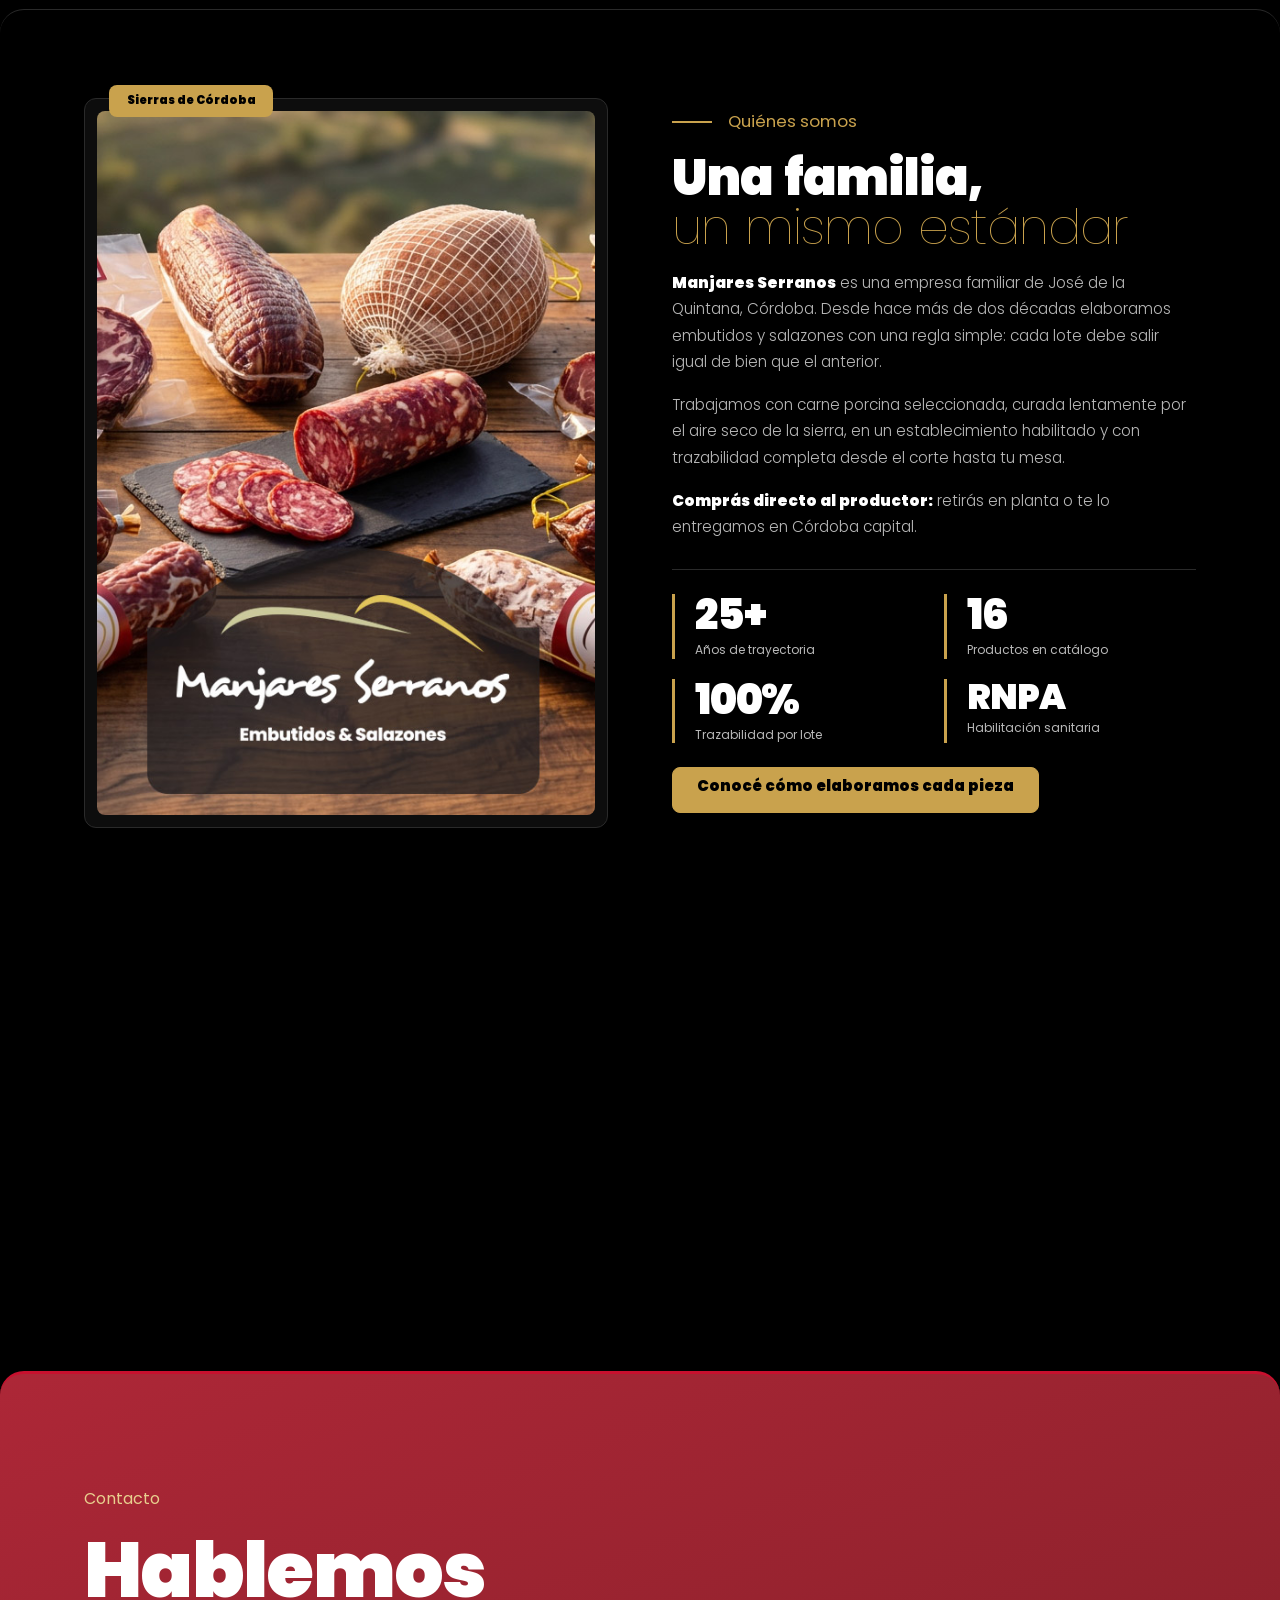
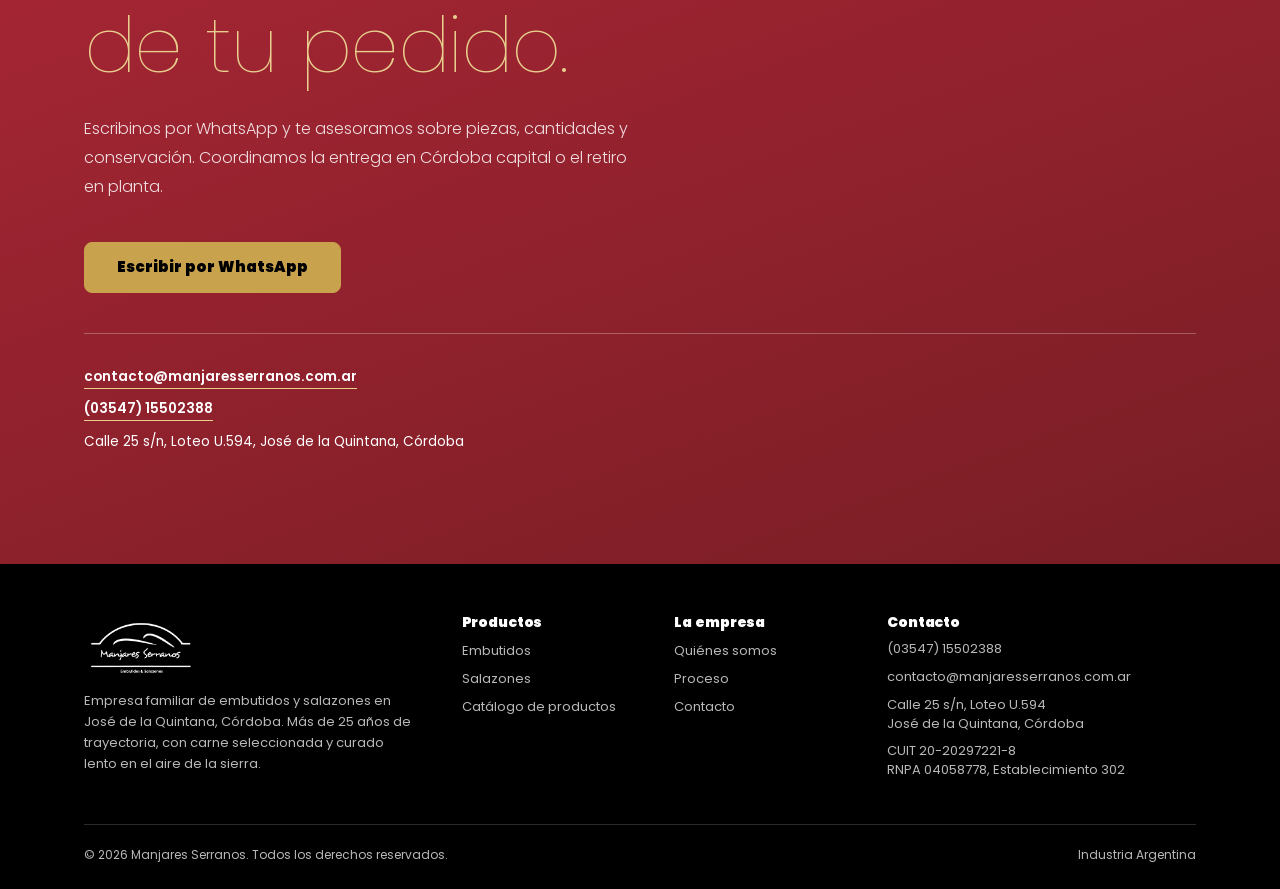
==== commit 7bd69ddd: "Publicar la versión nueva del sitio (diseño y fotos de la carpeta local) Corrige la ruta de la foto " ====
--- a/index.html
+++ b/index.html
@@ -123,7 +123,7 @@
                         </div>
                     </article>
                     <article class="product">
-                        <div class="product-media"><div class="product-photo"><img src="img/lomo-salado.jpg" alt="Lomo de cerdo salado" loading="lazy" width="400" height="631"><h3 class="product-name"><span>Lomo</span> <span class="t">salado</span></h3></div></div>
+                        <div class="product-media"><div class="product-photo"><img src="img/Lomo-Salado.jpg" alt="Lomo de cerdo salado" loading="lazy" width="400" height="631"><h3 class="product-name"><span>Lomo</span> <span class="t">salado</span></h3></div></div>
                         <div class="product-text">
                             <p class="product-kind">Pieza entera</p>
                             <p class="product-desc">Pieza entera de aprox. 1 kg. Textura firme y sabor intenso, ideal para picadas.</p>
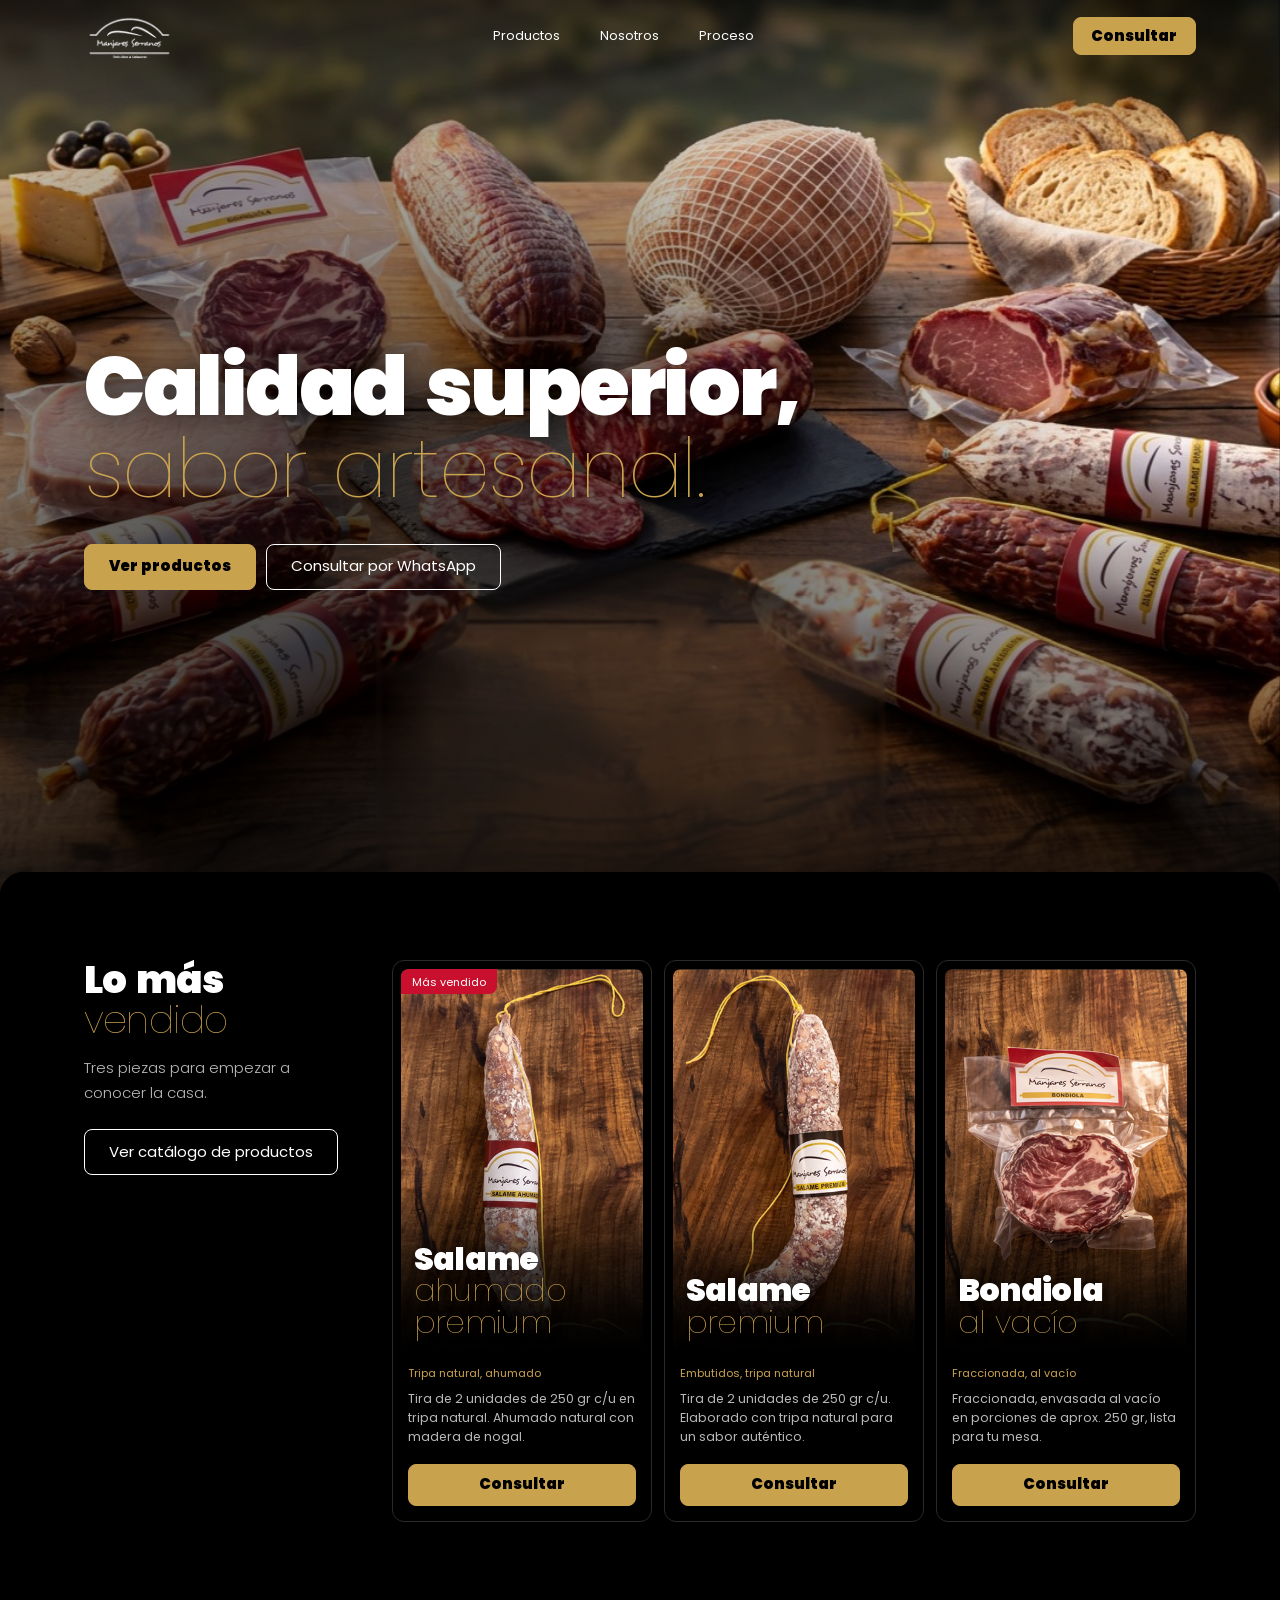
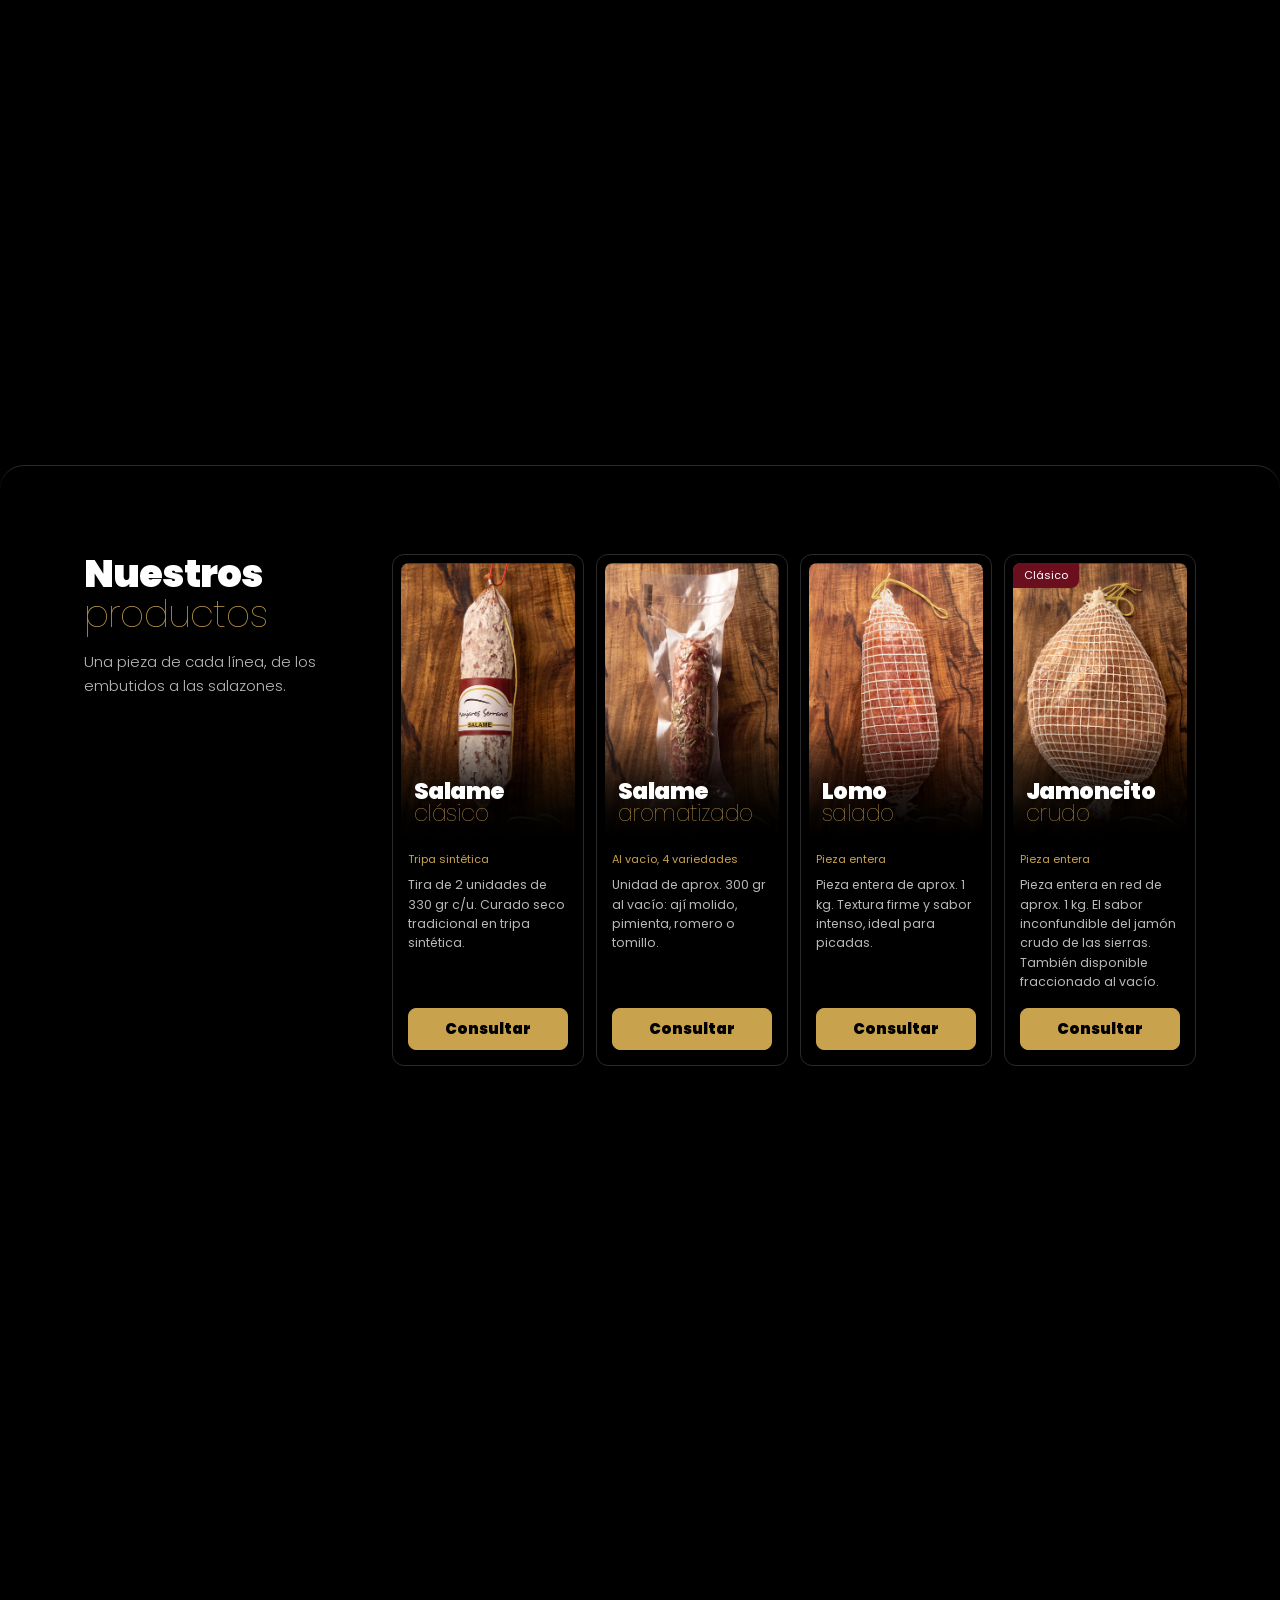
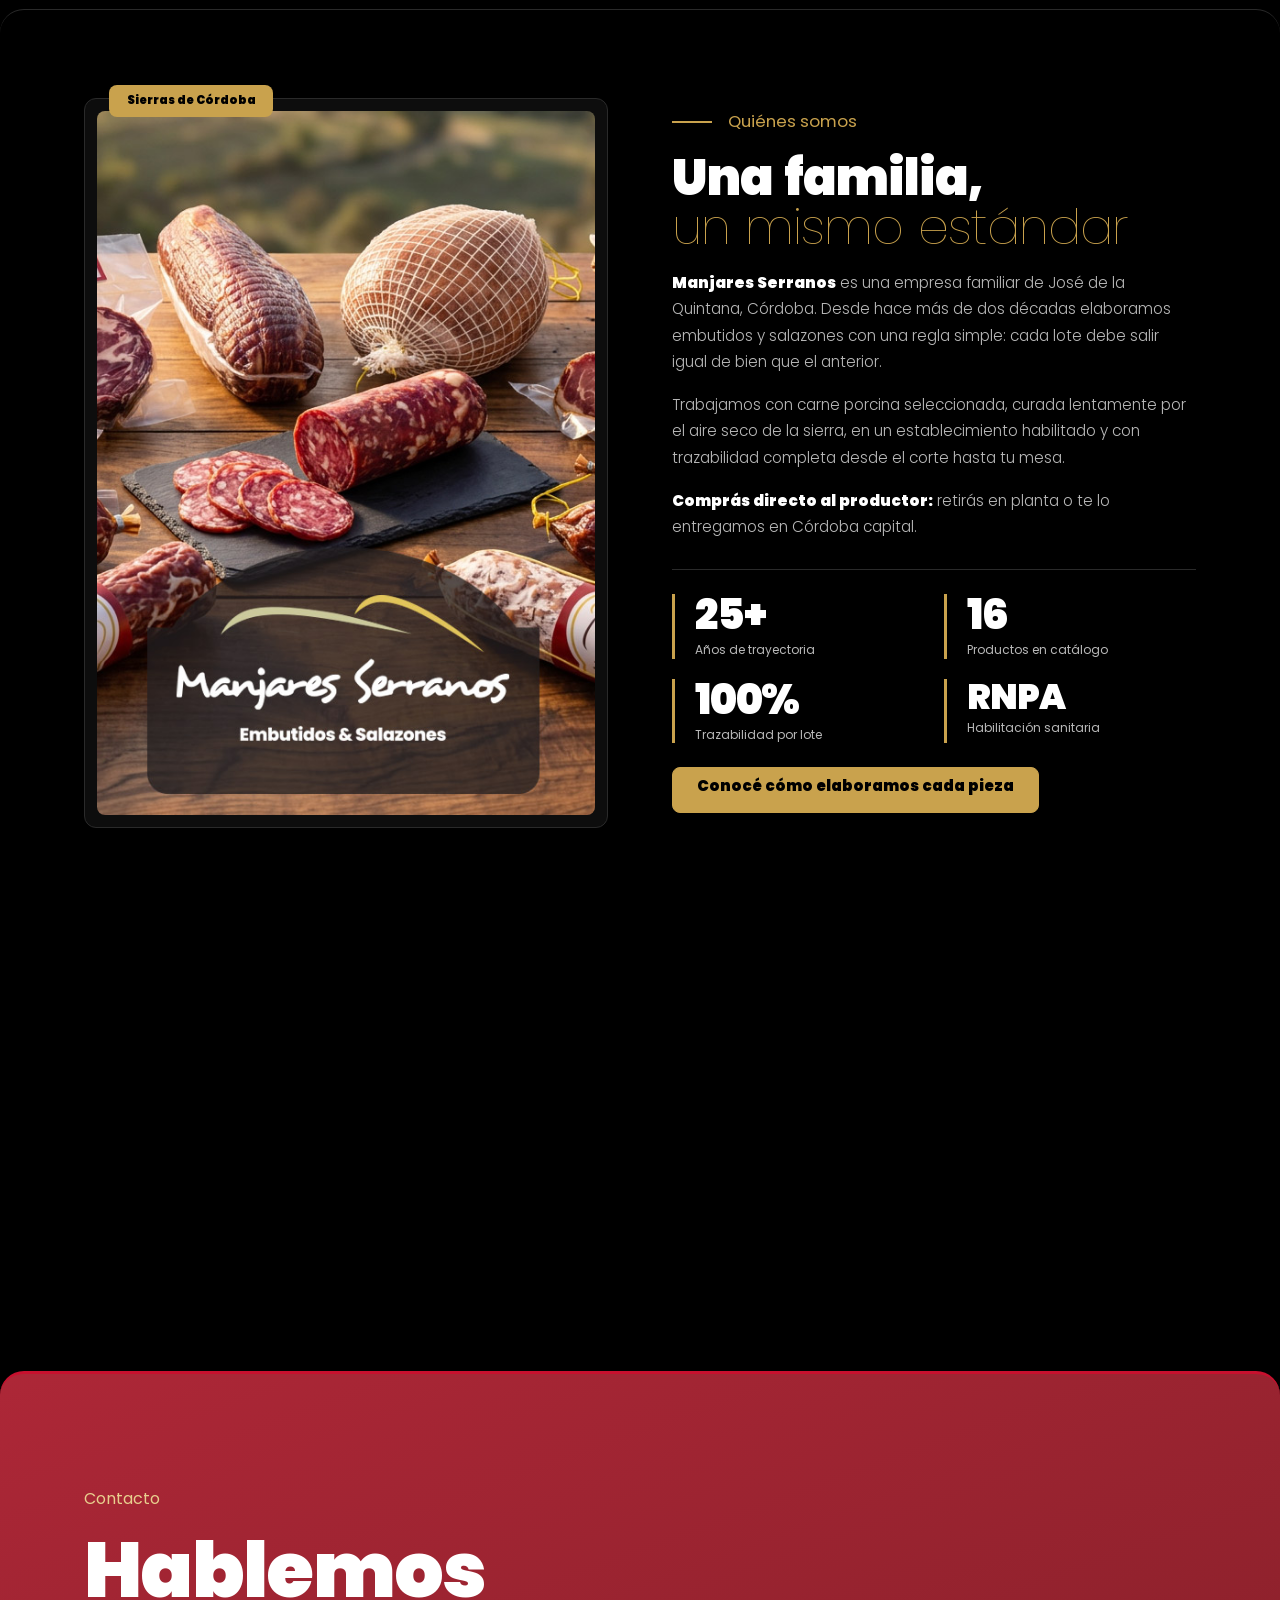
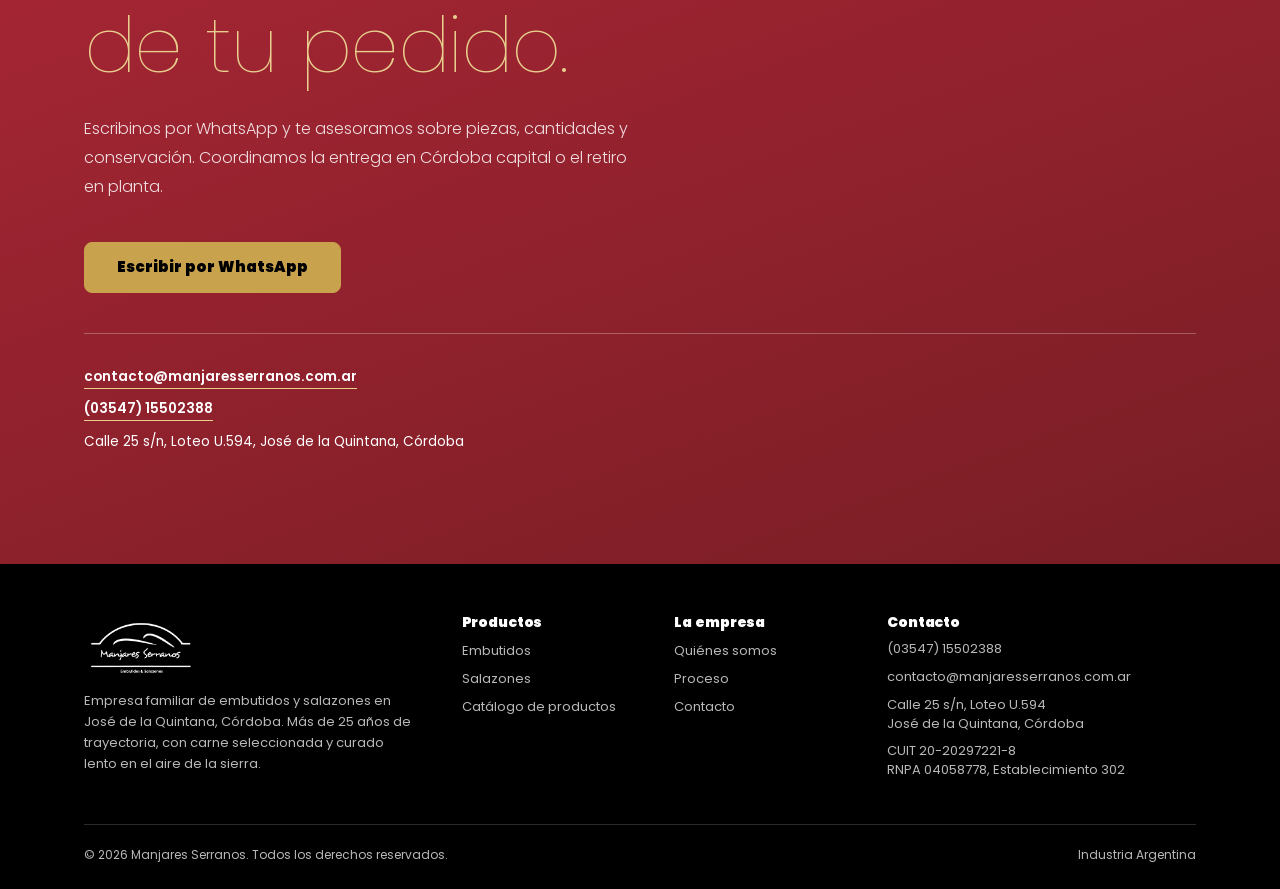
==== commit 67f91b17: "Forzar que el navegador baje el CSS y el JS nuevos Agrega un número de versión a style.css y main.js" ====
--- a/index.html
+++ b/index.html
@@ -17,7 +17,7 @@
     <link rel="preconnect" href="https://fonts.googleapis.com">
     <link rel="preconnect" href="https://fonts.gstatic.com" crossorigin>
     <link href="https://fonts.googleapis.com/css2?family=Poppins:wght@100;200;300;400;900&display=swap" rel="stylesheet">
-    <link rel="stylesheet" href="css/style.css">
+    <link rel="stylesheet" href="css/style.css?v=20261125b">
     <script type="application/ld+json">{"@context":"https://schema.org","@type":"LocalBusiness","name":"Manjares Serranos","description":"Empresa familiar productora de embutidos y salazones curados lentamente en las Sierras de Córdoba, con habilitación RNPA y trazabilidad por lote","url":"https://manjaresserranos.com.ar","telephone":"+54-3547-15502388","email":"contacto@manjaresserranos.com.ar","address":{"@type":"PostalAddress","streetAddress":"Calle 25 s/n, Loteo U.594","addressLocality":"José de la Quintana","addressRegion":"Córdoba","postalCode":"5000","addressCountry":"AR"},"geo":{"@type":"GeoCoordinates","latitude":"-31.85","longitude":"-64.55"},"openingHours":"Mo-Fr 08:00-18:00","priceRange":"$$","image":"https://manjaresserranos.com.ar/img/logo-1716823387.jpg"}</script>
 </head>
 <body>
@@ -220,6 +220,6 @@
         </div>
     </footer>
 
-    <script src="js/main.js"></script>
+    <script src="js/main.js?v=20261125b"></script>
 </body>
 </html>
--- a/css/style.css
+++ b/css/style.css
@@ -84,10 +84,10 @@
 .hero{position:sticky;top:0;isolation:isolate;display:flex;flex-direction:column;justify-content:center;height:100vh;height:100svh;min-height:30rem;background:var(--black)}
 @media(max-height:480px){.hero{position:relative}}
 .hero-photo{position:absolute;inset:0;z-index:-1;overflow:hidden}
-.hero-photo img{position:absolute;inset:0;width:100%;height:100%;max-width:none;object-fit:cover;object-position:58% top;will-change:transform}
+.hero-photo img{position:absolute;inset:0;width:100%;height:100%;max-width:none;object-fit:cover;object-position:58% top}
 .hero-photo::after{content:'';position:absolute;inset:0;background:linear-gradient(180deg,rgba(0,0,0,.72) 0,rgba(0,0,0,0) 150px),radial-gradient(ellipse 62% 55% at 26% 54%,rgba(0,0,0,.72) 0,rgba(0,0,0,.35) 60%,rgba(0,0,0,0) 100%),linear-gradient(180deg,rgba(0,0,0,0) 50%,rgba(0,0,0,.85) 100%)}
 @media(max-width:767px){.hero-photo::after{background:linear-gradient(180deg,rgba(0,0,0,.72) 0,rgba(0,0,0,0) 120px),radial-gradient(ellipse 110% 42% at 30% 50%,rgba(0,0,0,.72) 0,rgba(0,0,0,.35) 65%,rgba(0,0,0,0) 100%),linear-gradient(180deg,rgba(0,0,0,0) 48%,rgba(0,0,0,.9) 100%)}}
-.hero-copy{flex:none;padding-block:calc(var(--header) + 1rem) calc(var(--peek) + 1.5rem);will-change:transform}
+.hero-copy{flex:none;padding-block:calc(var(--header) + 1rem) calc(var(--peek) + 1.5rem)}
 /* Todo lo que sigue a la portada sube por encima como una tarjeta */
 .sheet{position:relative;z-index:2;margin-top:calc(var(--peek) * -1);border-radius:1.5rem 1.5rem 0 0;background:var(--black)}
 .hero-title{font-size:clamp(1.6rem,8vw,2.75rem);line-height:1;letter-spacing:-.03em;text-shadow:0 2px 28px rgba(0,0,0,.55)}
@@ -95,6 +95,16 @@
 .hero-title span{display:block}
 .hero-foot{margin-top:clamp(1.5rem,2.6vw,2.25rem)}
 .hero-actions{display:flex;flex-wrap:wrap;gap:.625rem}
+/* Parallax de la portada atado al scroll: lo anima el navegador directamente
+   (fluido también en Safari). Donde no hay soporte, la portada queda quieta. */
+@keyframes hero-photo-up{to{transform:translate3d(0,-30svh,0)}}
+@keyframes hero-copy-up{to{transform:translate3d(0,-15svh,0)}}
+@media(prefers-reduced-motion:no-preference){
+    @supports(animation-timeline:scroll()){
+        .hero-photo img{animation:hero-photo-up linear both;animation-timeline:scroll(root);animation-range:0 100svh}
+        .hero-copy{animation:hero-copy-up linear both;animation-timeline:scroll(root);animation-range:0 100svh}
+    }
+}
 
 /* Secciones */
 .section{padding-block:var(--section)}
@@ -276,3 +286,52 @@
     html{scroll-behavior:auto}
     *,*::before,*::after{animation:none!important;transition:none!important}
 }
+
+/* Celular: lectura continua y tarjetas más compactas */
+@media(max-width:767px){
+    /* Hojas en celular: pausa más corta entre una y otra */
+    .stack-hold{height:30vh;height:30svh}
+    .stack{border-radius:1.25rem 1.25rem 0 0}
+    .section{padding-block:2.75rem}
+    .cta{padding-block:3.5rem}
+    .cta h2{margin-bottom:1.25rem}
+    .cta-text{margin-bottom:1.75rem;font-size:.9375rem;line-height:1.7}
+    .cta-contact{margin-top:2rem;padding-top:1.5rem}
+
+    .header-logo img{height:42px}
+    .hero-actions .btn{flex:1 1 100%}
+
+    /* Tarjetas: foto más baja (recorta solo madera de arriba y abajo) */
+    .products{gap:.625rem}
+    .product-photo{aspect-ratio:4/5;margin:.375rem .375rem 0}
+    .product-photo img{object-position:50% 40%}
+    .product-name{padding:2.5rem .7rem .7rem;font-size:clamp(1.05rem,12cqi,1.5rem)}
+    .product-text{padding:.7rem}
+    .product-desc{font-size:.75rem;line-height:1.5}
+    .product-link{min-height:2.5rem;margin-top:.6rem;font-size:.875rem}
+    .product-tag{top:.375rem;left:.375rem}
+
+    /* Si la última tarjeta queda sola, ocupa el ancho completo en horizontal */
+    .products .product:last-child:nth-child(odd){grid-column:1/-1;display:grid;grid-template-columns:repeat(2,minmax(0,1fr));grid-template-rows:auto 1fr}
+    .products .product:last-child:nth-child(odd) .product-media{grid-column:1;grid-row:1/3;padding-bottom:.375rem}
+    .products .product:last-child:nth-child(odd) .product-text{grid-column:2;padding-top:.85rem}
+    .products-three .product:last-child .product-media{padding-bottom:.375rem}
+
+    .variety-list .product-photo{aspect-ratio:3/4}
+    .variety-text{padding:1.1rem}
+
+    .about{gap:2rem}
+    .about-photo{padding:.5rem}
+    .about-photo img{aspect-ratio:4/3}
+    .about-copy p{font-size:.9rem;line-height:1.7}
+    .facts dd{font-size:1.75rem}
+
+    .catalog-nav .wrap{gap:1.5rem}
+    .catalog-nav a{padding-block:.75rem}
+
+    /* Pie más corto: columnas de enlaces lado a lado */
+    .footer-grid{grid-template-columns:1fr 1fr;gap:2rem 1.25rem}
+    .footer-brand,.footer-grid>div:last-child{grid-column:1/-1}
+    .footer-logo{height:52px}
+    .footer-bottom{margin-top:2rem}
+}
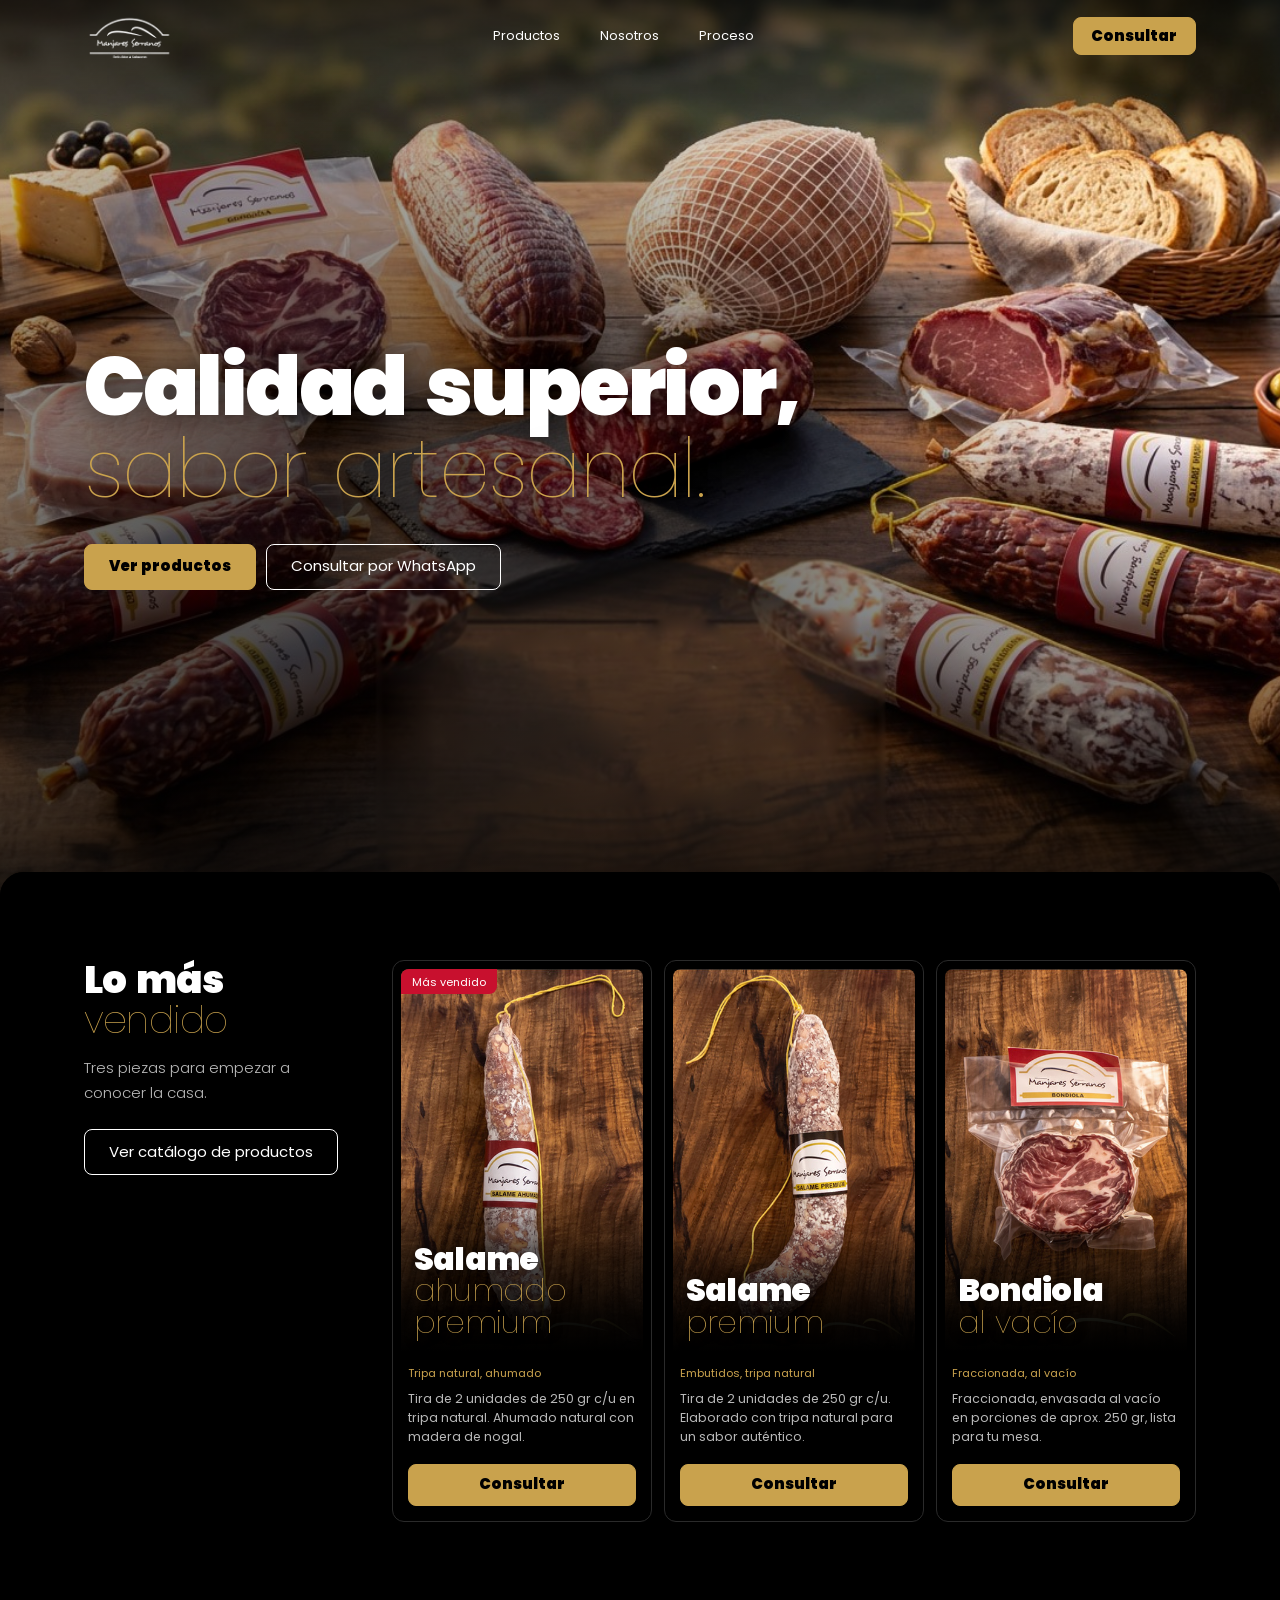
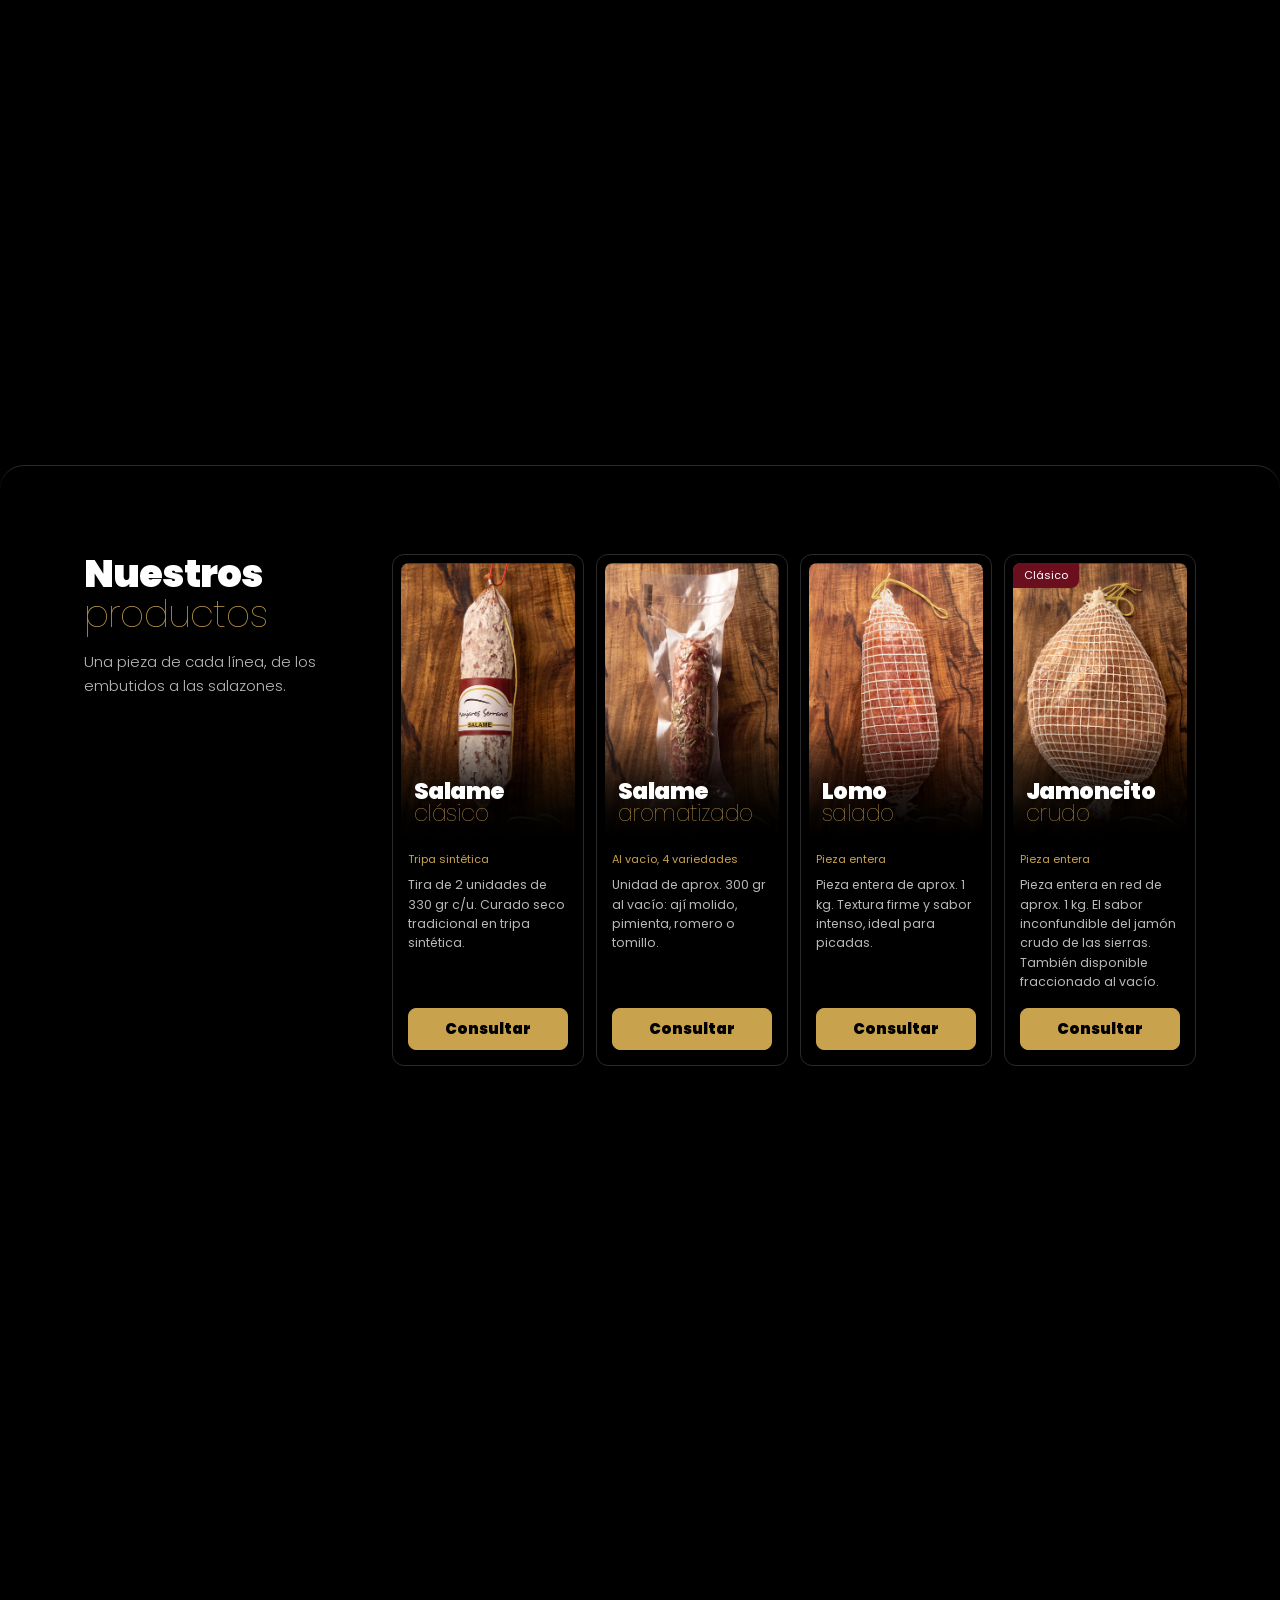
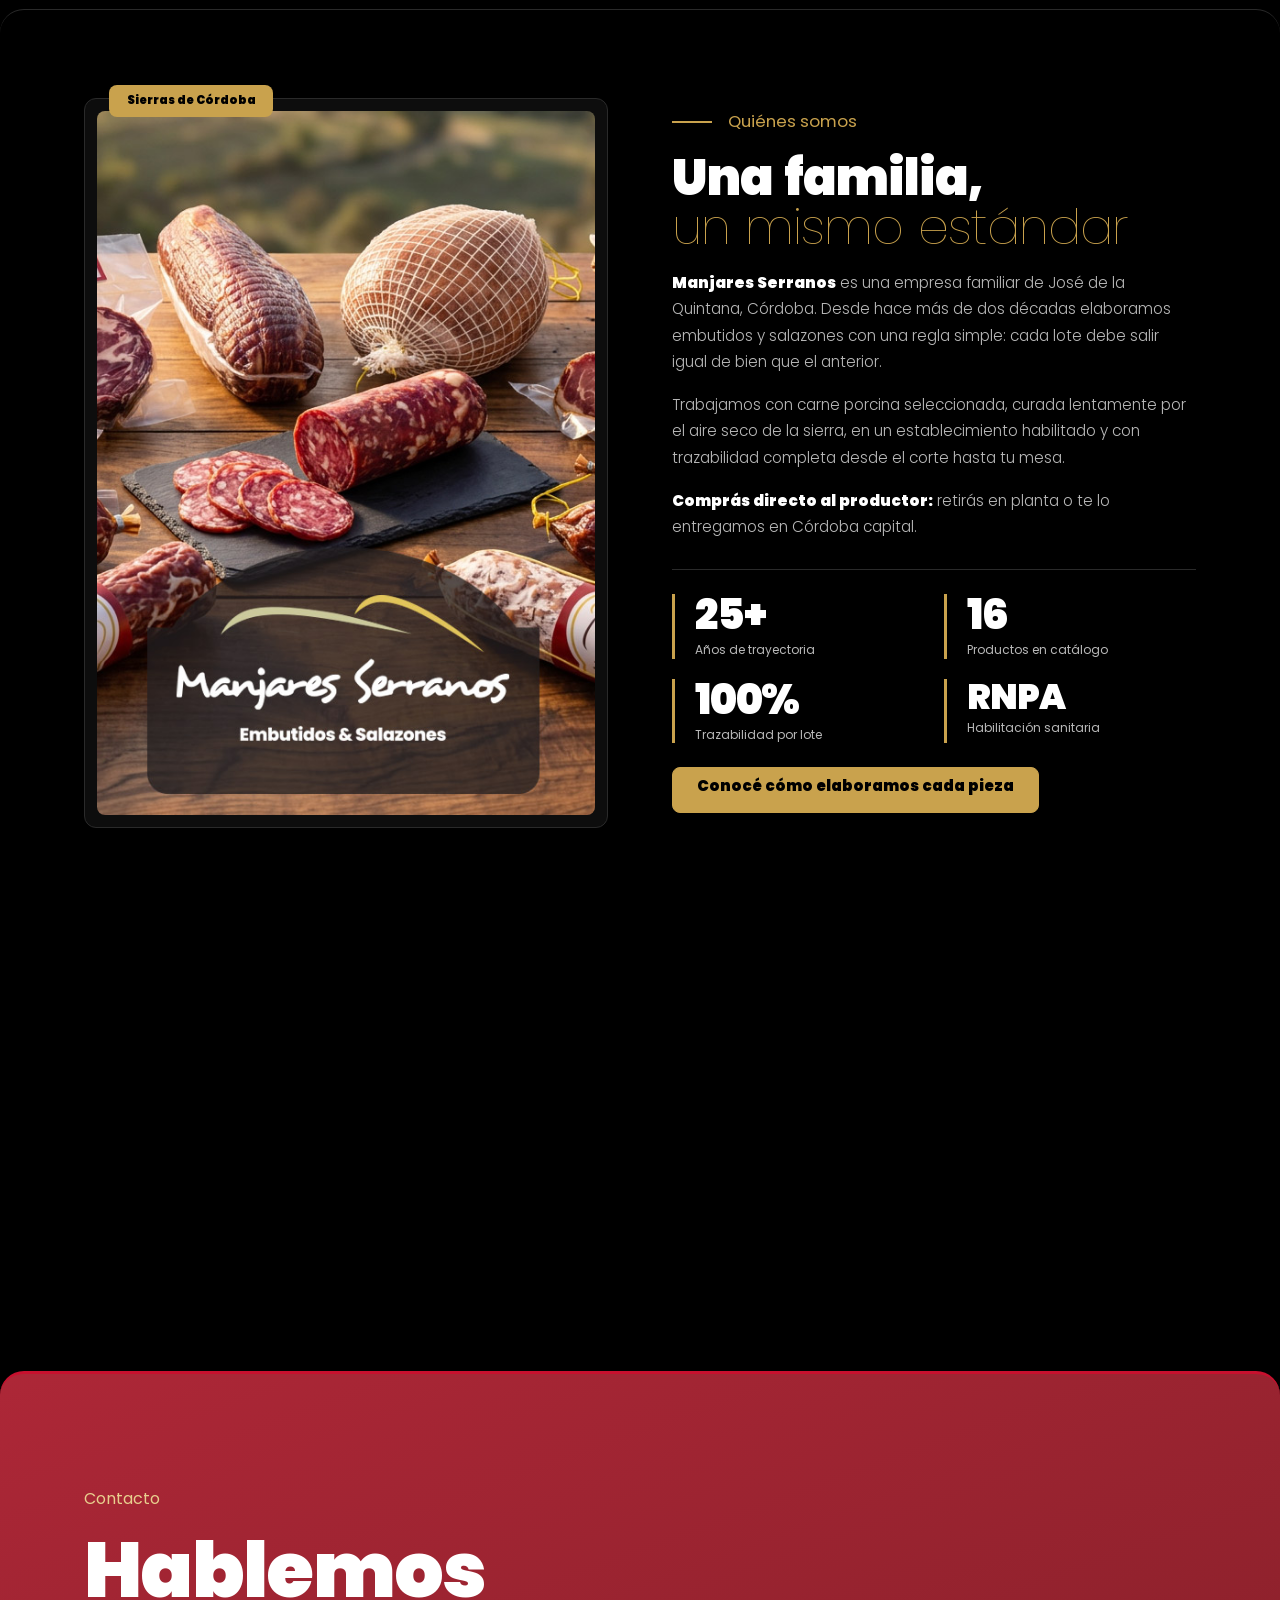
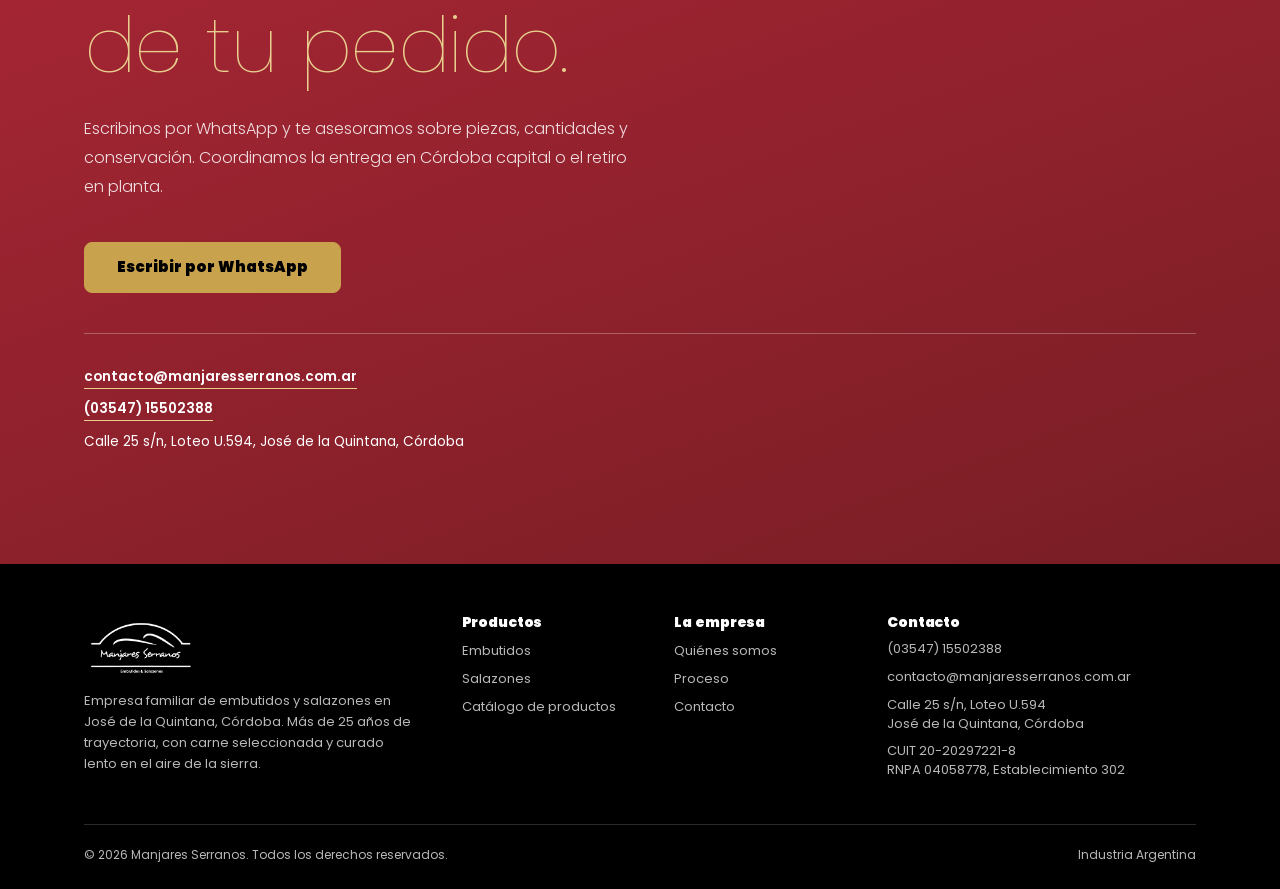
==== commit fa4c9378: "Portada en celular: mostrar más productos en la foto En pantalla vertical la foto apaisada ocupaba t" ====
--- a/index.html
+++ b/index.html
@@ -17,7 +17,7 @@
     <link rel="preconnect" href="https://fonts.googleapis.com">
     <link rel="preconnect" href="https://fonts.gstatic.com" crossorigin>
     <link href="https://fonts.googleapis.com/css2?family=Poppins:wght@100;200;300;400;900&display=swap" rel="stylesheet">
-    <link rel="stylesheet" href="css/style.css?v=20261125b">
+    <link rel="stylesheet" href="css/style.css?v=20261125c">
     <script type="application/ld+json">{"@context":"https://schema.org","@type":"LocalBusiness","name":"Manjares Serranos","description":"Empresa familiar productora de embutidos y salazones curados lentamente en las Sierras de Córdoba, con habilitación RNPA y trazabilidad por lote","url":"https://manjaresserranos.com.ar","telephone":"+54-3547-15502388","email":"contacto@manjaresserranos.com.ar","address":{"@type":"PostalAddress","streetAddress":"Calle 25 s/n, Loteo U.594","addressLocality":"José de la Quintana","addressRegion":"Córdoba","postalCode":"5000","addressCountry":"AR"},"geo":{"@type":"GeoCoordinates","latitude":"-31.85","longitude":"-64.55"},"openingHours":"Mo-Fr 08:00-18:00","priceRange":"$$","image":"https://manjaresserranos.com.ar/img/logo-1716823387.jpg"}</script>
 </head>
 <body>
@@ -220,6 +220,6 @@
         </div>
     </footer>
 
-    <script src="js/main.js?v=20261125b"></script>
+    <script src="js/main.js?v=20261125c"></script>
 </body>
 </html>
--- a/css/style.css
+++ b/css/style.css
@@ -335,3 +335,20 @@
     .footer-logo{height:52px}
     .footer-bottom{margin-top:2rem}
 }
+
+/* Portada en celular: la foto es apaisada y en pantalla vertical se recortaba
+   casi toda. Ocupa la parte de arriba más ancha y el texto va abajo. */
+@media(max-width:767px) and (orientation:portrait){
+    .hero{justify-content:flex-end}
+    .hero-photo img{inset:0 0 auto;height:64svh;object-position:50% 55%}
+    .hero-photo::after{background:linear-gradient(180deg,rgba(0,0,0,.65) 0,rgba(0,0,0,0) 110px),linear-gradient(180deg,rgba(0,0,0,0) 42svh,#000 64svh)}
+    .hero-copy{padding-bottom:calc(var(--peek) + 2rem)}
+    @keyframes hero-photo-up-sm{to{transform:translate3d(0,-12svh,0)}}
+    @keyframes hero-copy-up-sm{to{transform:translate3d(0,-6svh,0)}}
+    @media(prefers-reduced-motion:no-preference){
+        @supports(animation-timeline:scroll()){
+            .hero-photo img{animation-name:hero-photo-up-sm}
+            .hero-copy{animation-name:hero-copy-up-sm}
+        }
+    }
+}
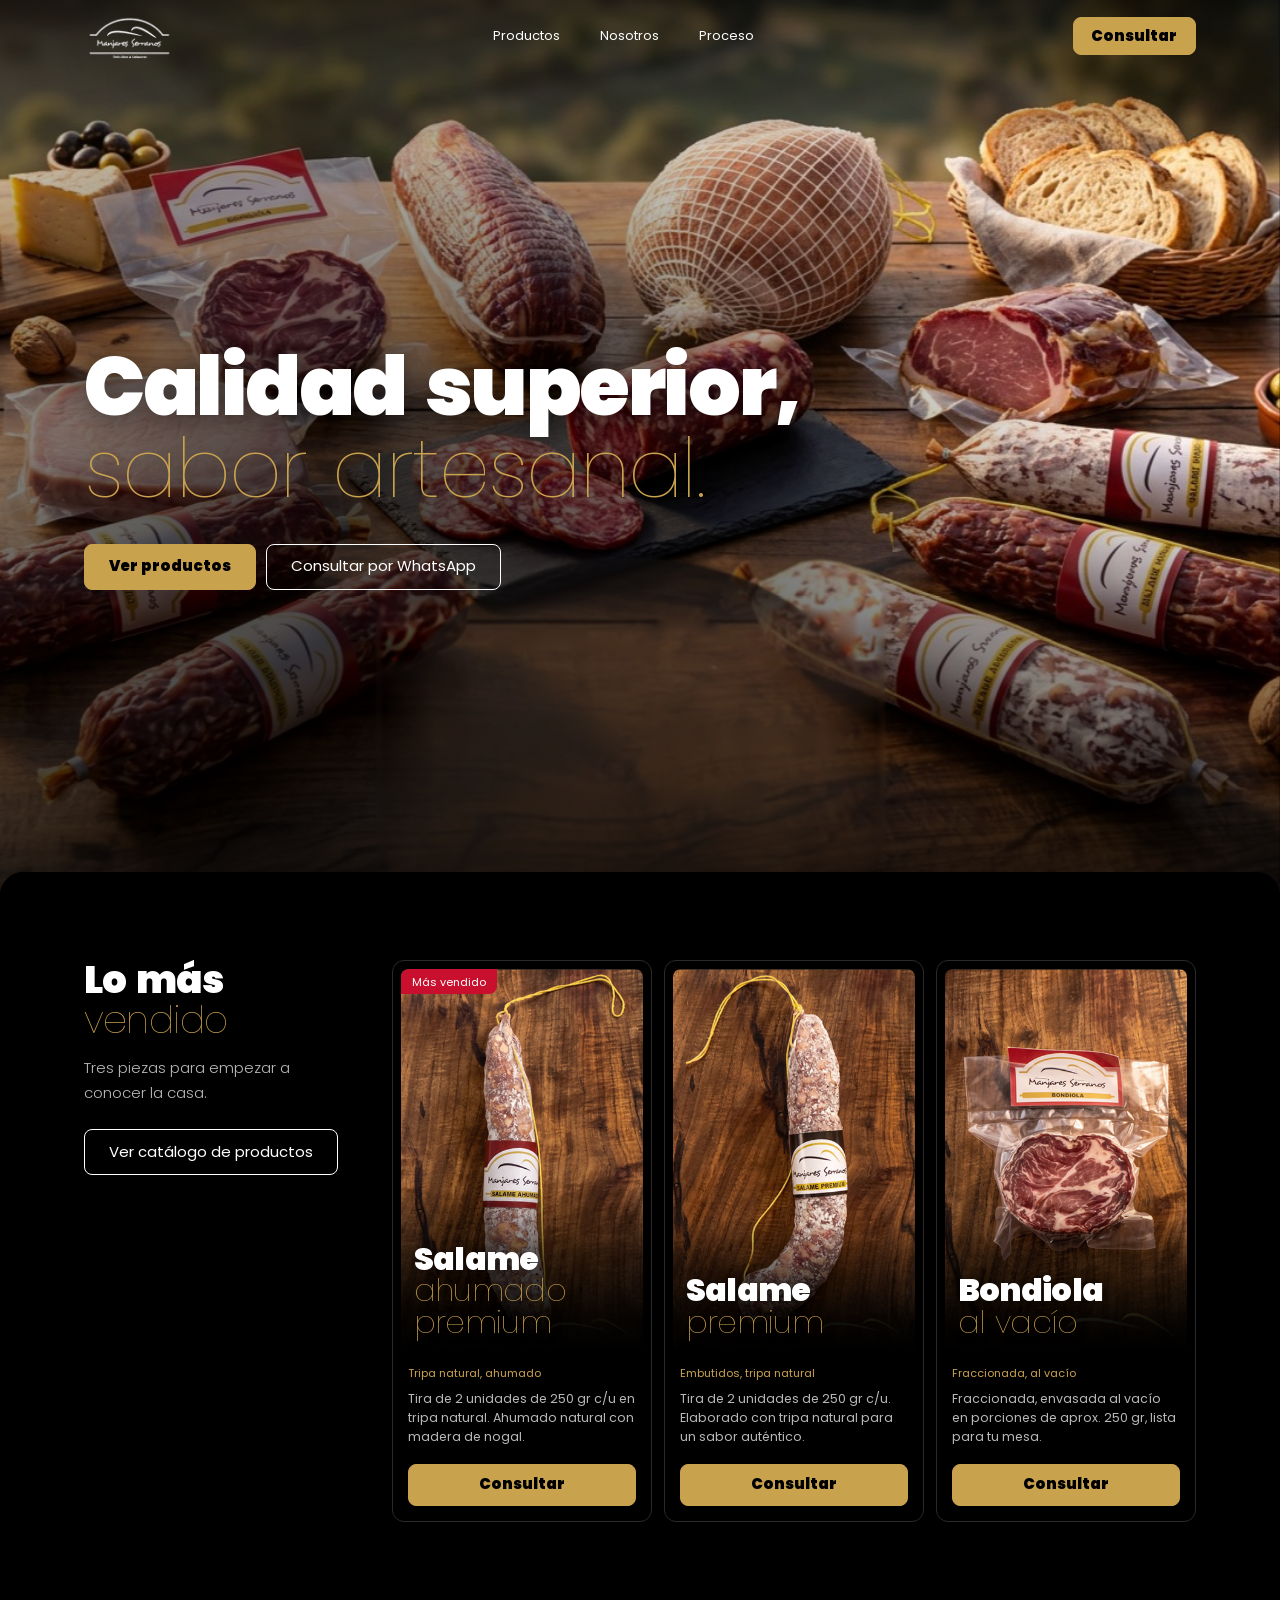
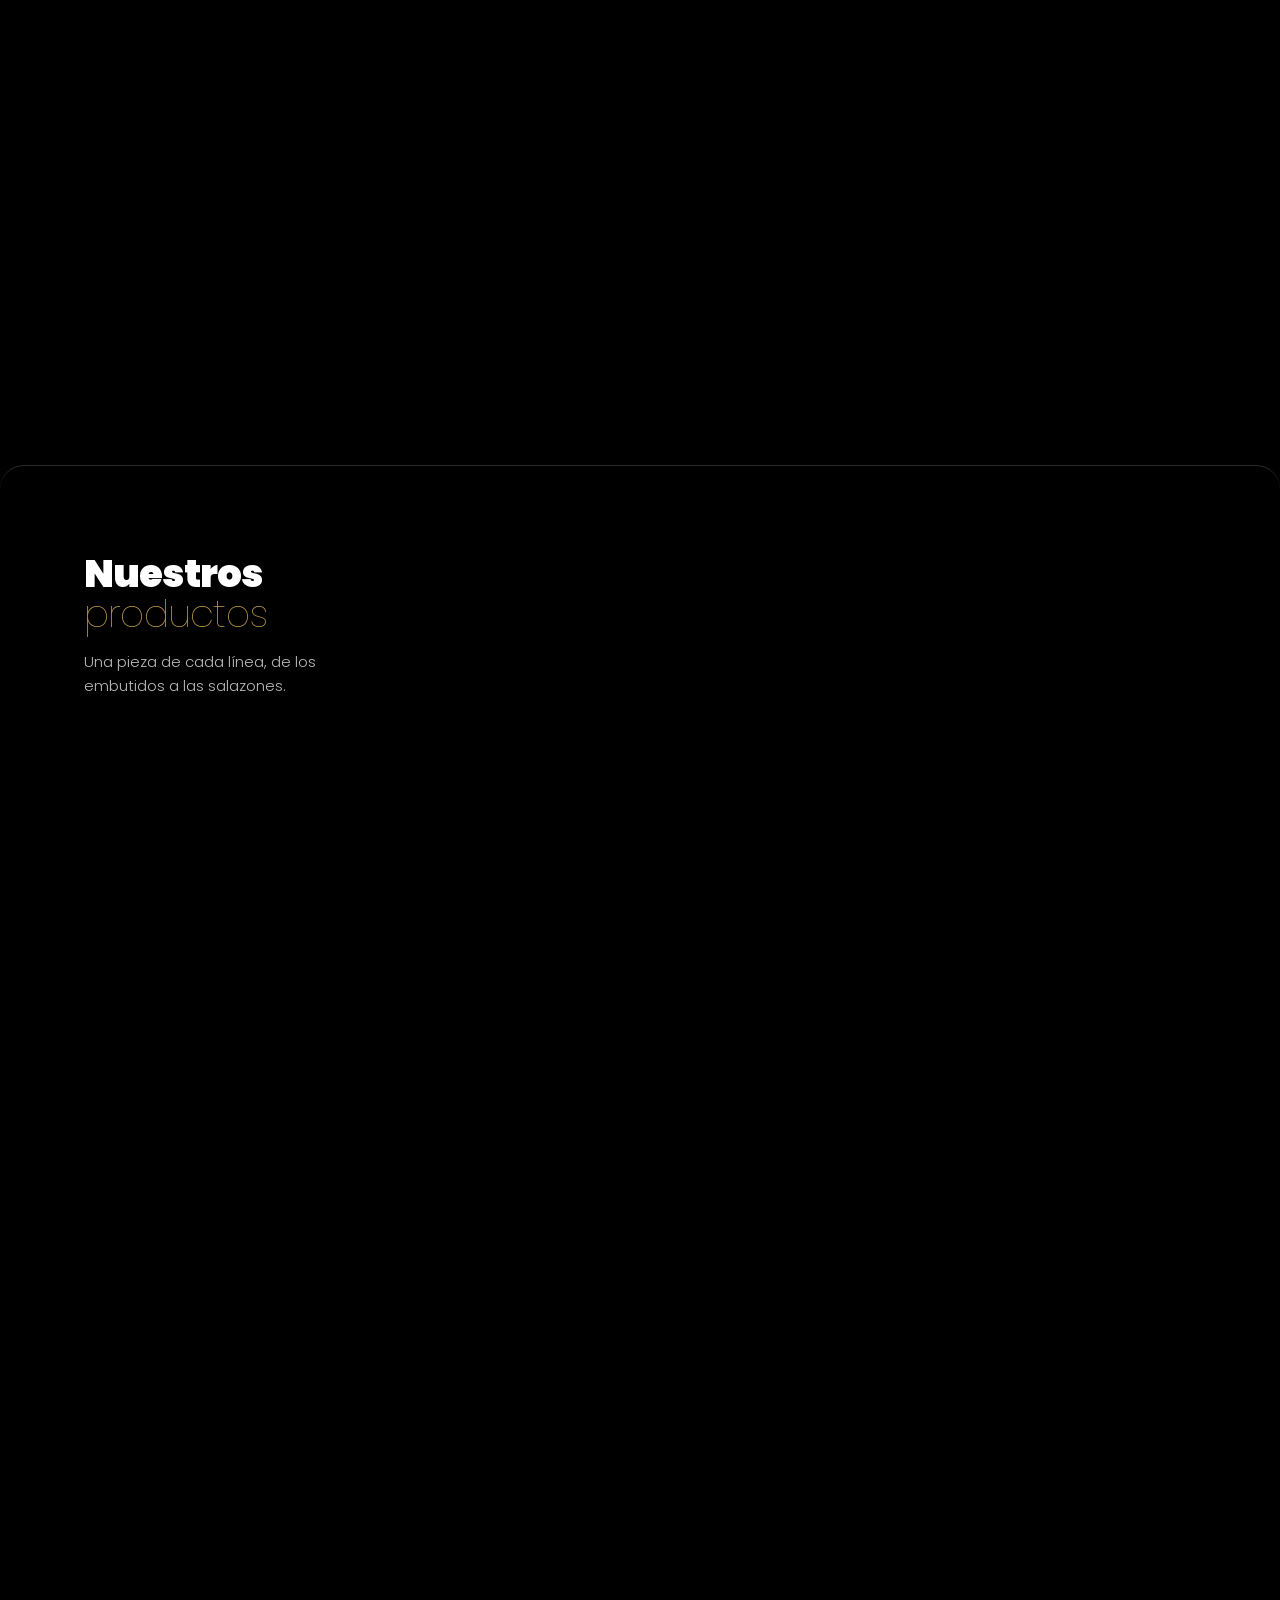
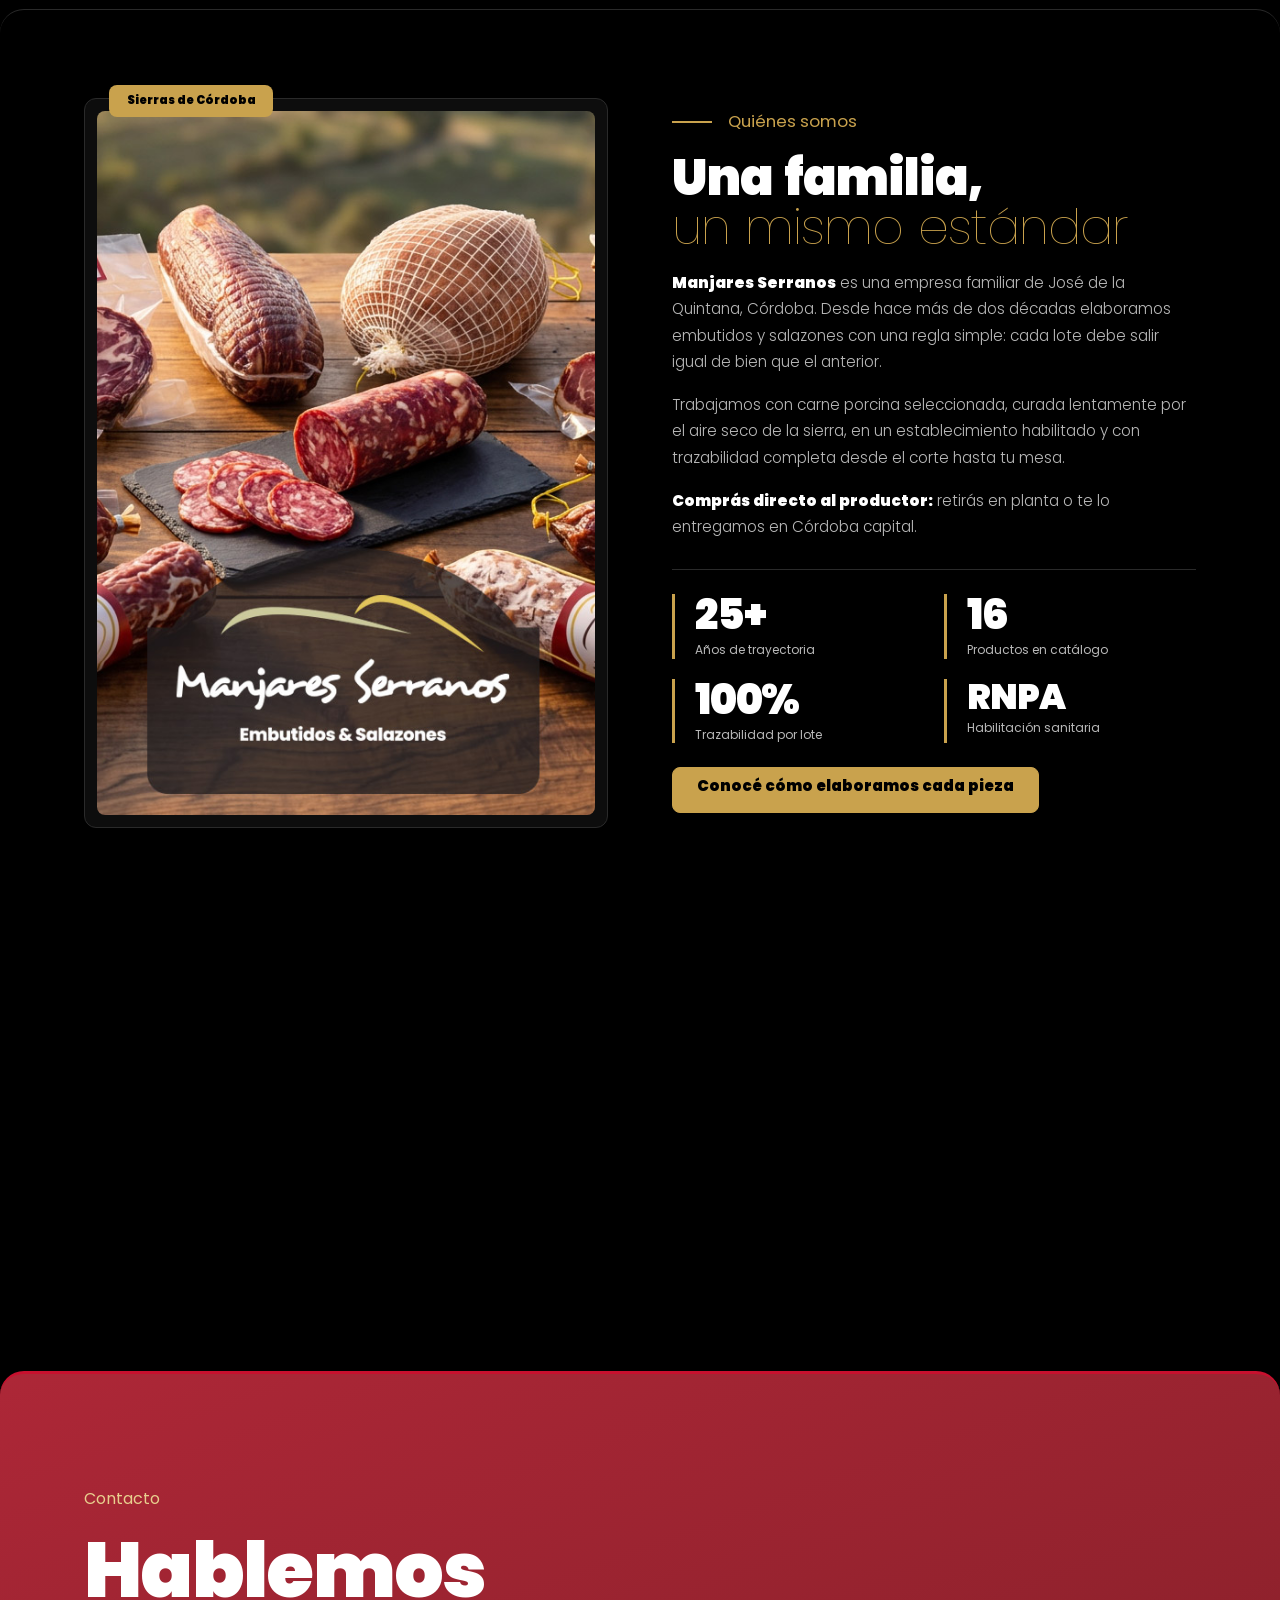
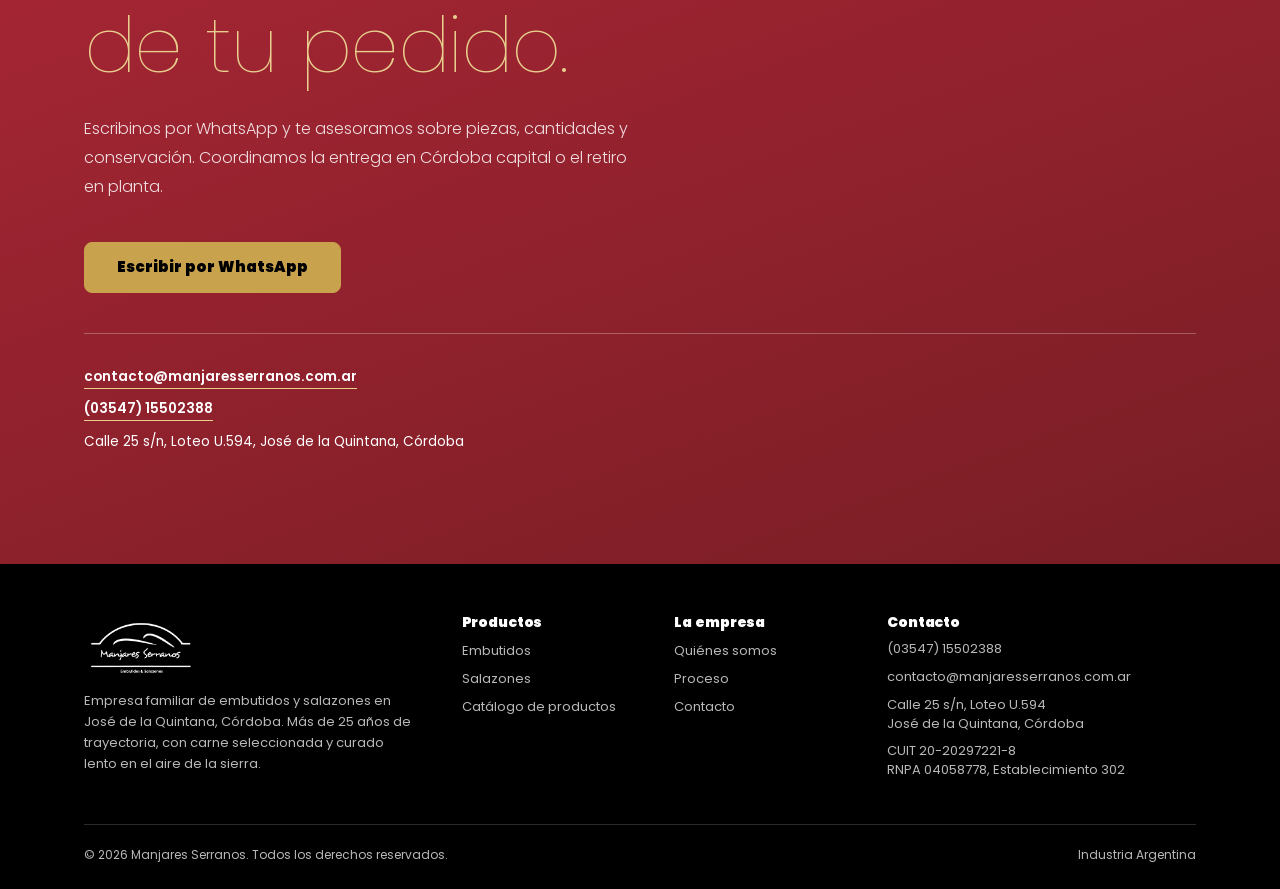
==== commit dfceff5c: "Portada en celular: texto sobre la foto y parallax completo La foto ocupa el 80% de arriba y se fund" ====
--- a/index.html
+++ b/index.html
@@ -17,7 +17,7 @@
     <link rel="preconnect" href="https://fonts.googleapis.com">
     <link rel="preconnect" href="https://fonts.gstatic.com" crossorigin>
     <link href="https://fonts.googleapis.com/css2?family=Poppins:wght@100;200;300;400;900&display=swap" rel="stylesheet">
-    <link rel="stylesheet" href="css/style.css?v=20261125c">
+    <link rel="stylesheet" href="css/style.css?v=20261125d">
     <script type="application/ld+json">{"@context":"https://schema.org","@type":"LocalBusiness","name":"Manjares Serranos","description":"Empresa familiar productora de embutidos y salazones curados lentamente en las Sierras de Córdoba, con habilitación RNPA y trazabilidad por lote","url":"https://manjaresserranos.com.ar","telephone":"+54-3547-15502388","email":"contacto@manjaresserranos.com.ar","address":{"@type":"PostalAddress","streetAddress":"Calle 25 s/n, Loteo U.594","addressLocality":"José de la Quintana","addressRegion":"Córdoba","postalCode":"5000","addressCountry":"AR"},"geo":{"@type":"GeoCoordinates","latitude":"-31.85","longitude":"-64.55"},"openingHours":"Mo-Fr 08:00-18:00","priceRange":"$$","image":"https://manjaresserranos.com.ar/img/logo-1716823387.jpg"}</script>
 </head>
 <body>
@@ -220,6 +220,6 @@
         </div>
     </footer>
 
-    <script src="js/main.js?v=20261125c"></script>
+    <script src="js/main.js?v=20261125d"></script>
 </body>
 </html>
--- a/css/style.css
+++ b/css/style.css
@@ -336,19 +336,12 @@
     .footer-bottom{margin-top:2rem}
 }
 
-/* Portada en celular: la foto es apaisada y en pantalla vertical se recortaba
-   casi toda. Ocupa la parte de arriba más ancha y el texto va abajo. */
+/* Portada en celular: la foto es apaisada y a pantalla completa se recortaba
+   casi toda. Ocupa el 80% de arriba (se ven más productos), se funde a negro
+   abajo y el texto queda sobre la parte baja de la foto. */
 @media(max-width:767px) and (orientation:portrait){
     .hero{justify-content:flex-end}
-    .hero-photo img{inset:0 0 auto;height:64svh;object-position:50% 55%}
-    .hero-photo::after{background:linear-gradient(180deg,rgba(0,0,0,.65) 0,rgba(0,0,0,0) 110px),linear-gradient(180deg,rgba(0,0,0,0) 42svh,#000 64svh)}
-    .hero-copy{padding-bottom:calc(var(--peek) + 2rem)}
-    @keyframes hero-photo-up-sm{to{transform:translate3d(0,-12svh,0)}}
-    @keyframes hero-copy-up-sm{to{transform:translate3d(0,-6svh,0)}}
-    @media(prefers-reduced-motion:no-preference){
-        @supports(animation-timeline:scroll()){
-            .hero-photo img{animation-name:hero-photo-up-sm}
-            .hero-copy{animation-name:hero-copy-up-sm}
-        }
-    }
-}
+    .hero-photo img{inset:0 0 auto;height:80svh;object-position:50% 60%}
+    .hero-photo::after{background:linear-gradient(180deg,rgba(0,0,0,.65) 0,rgba(0,0,0,0) 110px),linear-gradient(180deg,rgba(0,0,0,0) 38svh,rgba(0,0,0,.55) 58svh,rgba(0,0,0,.85) 72svh,#000 80svh)}
+    .hero-copy{padding-bottom:calc(var(--peek) + 1.75rem)}
+}
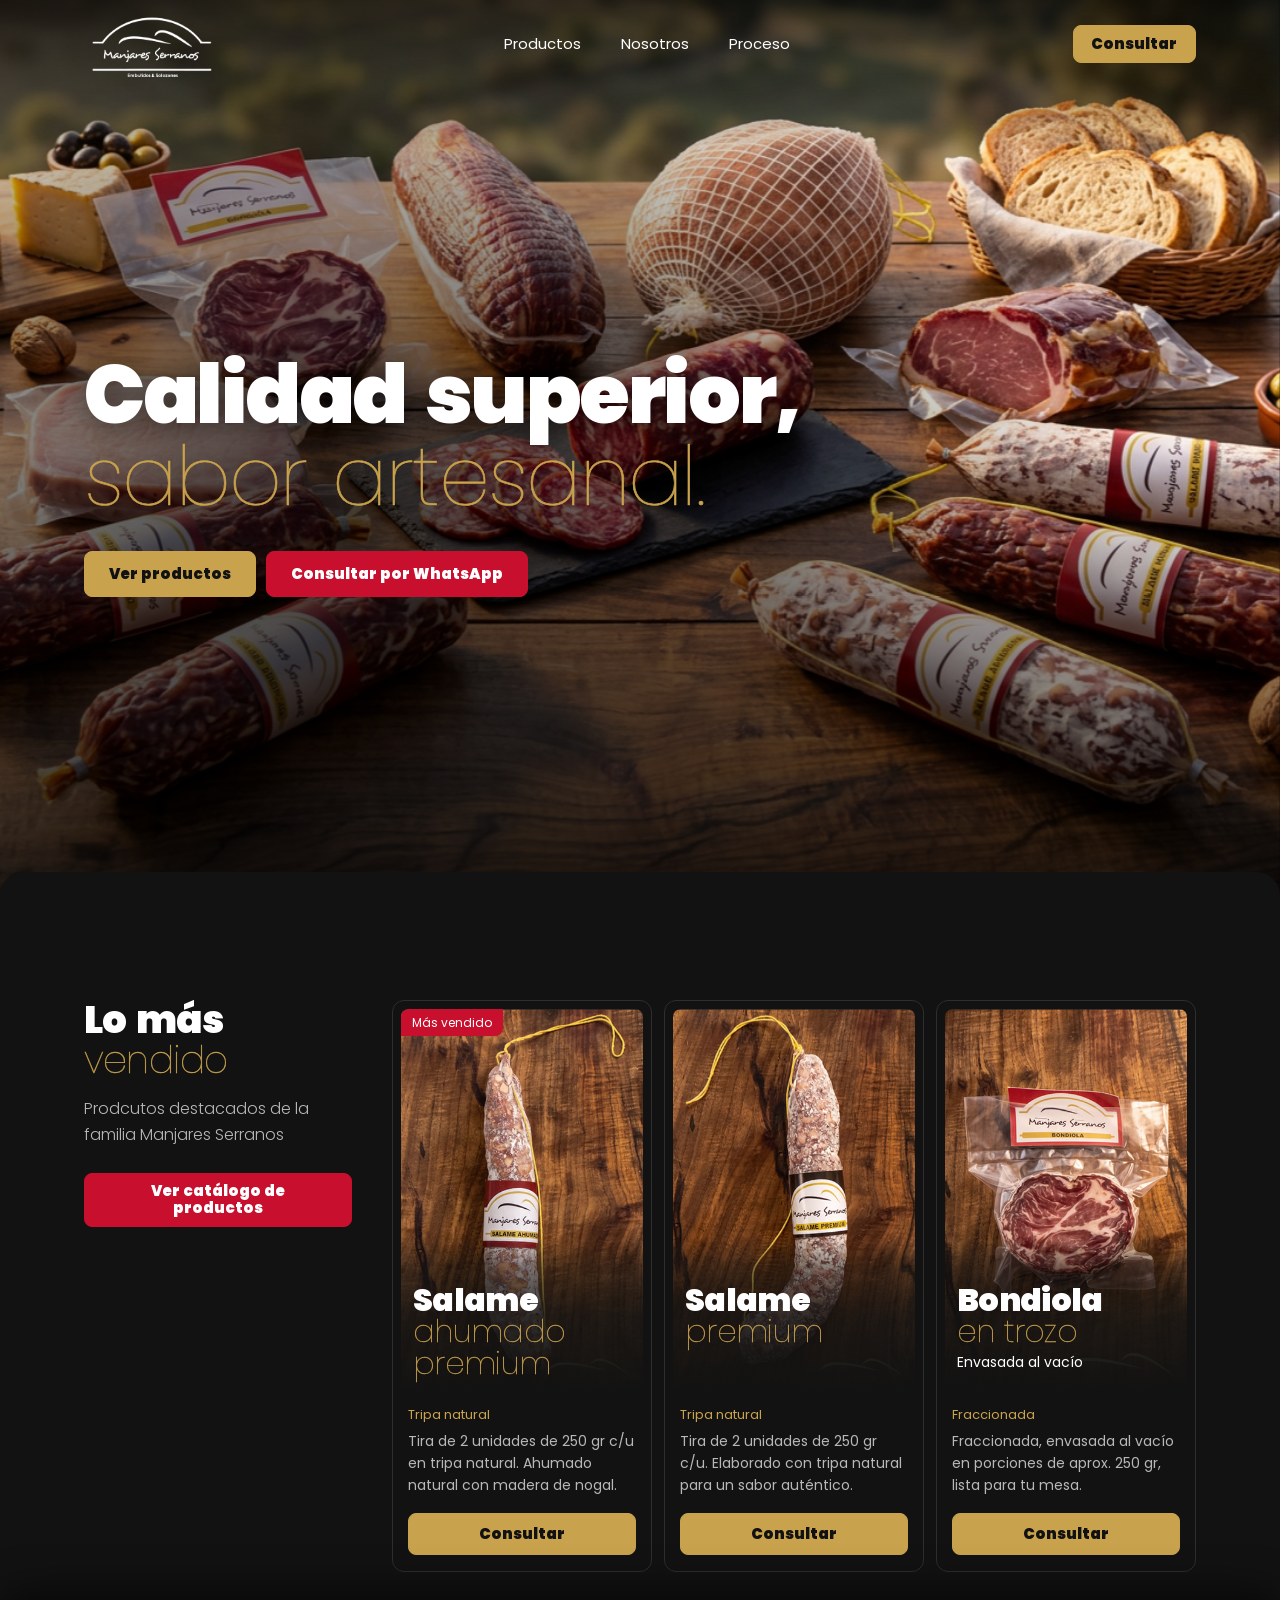
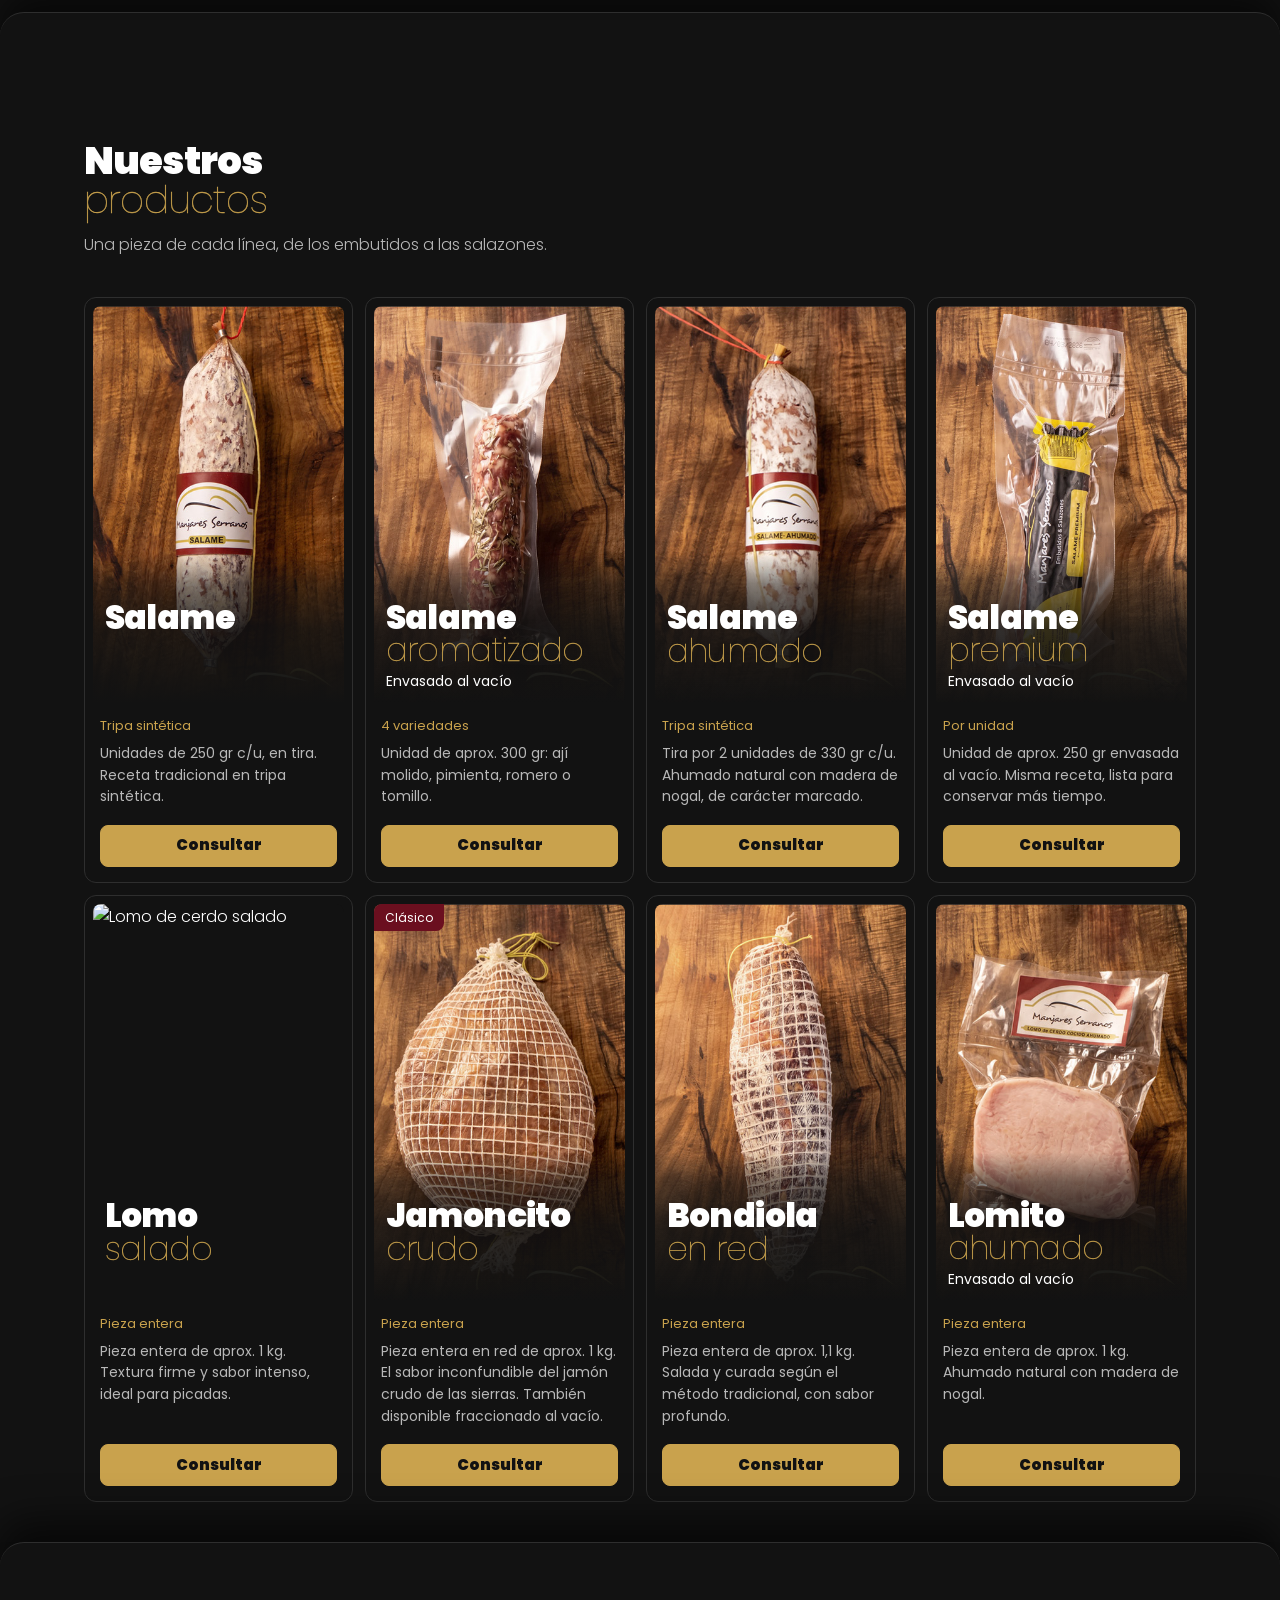
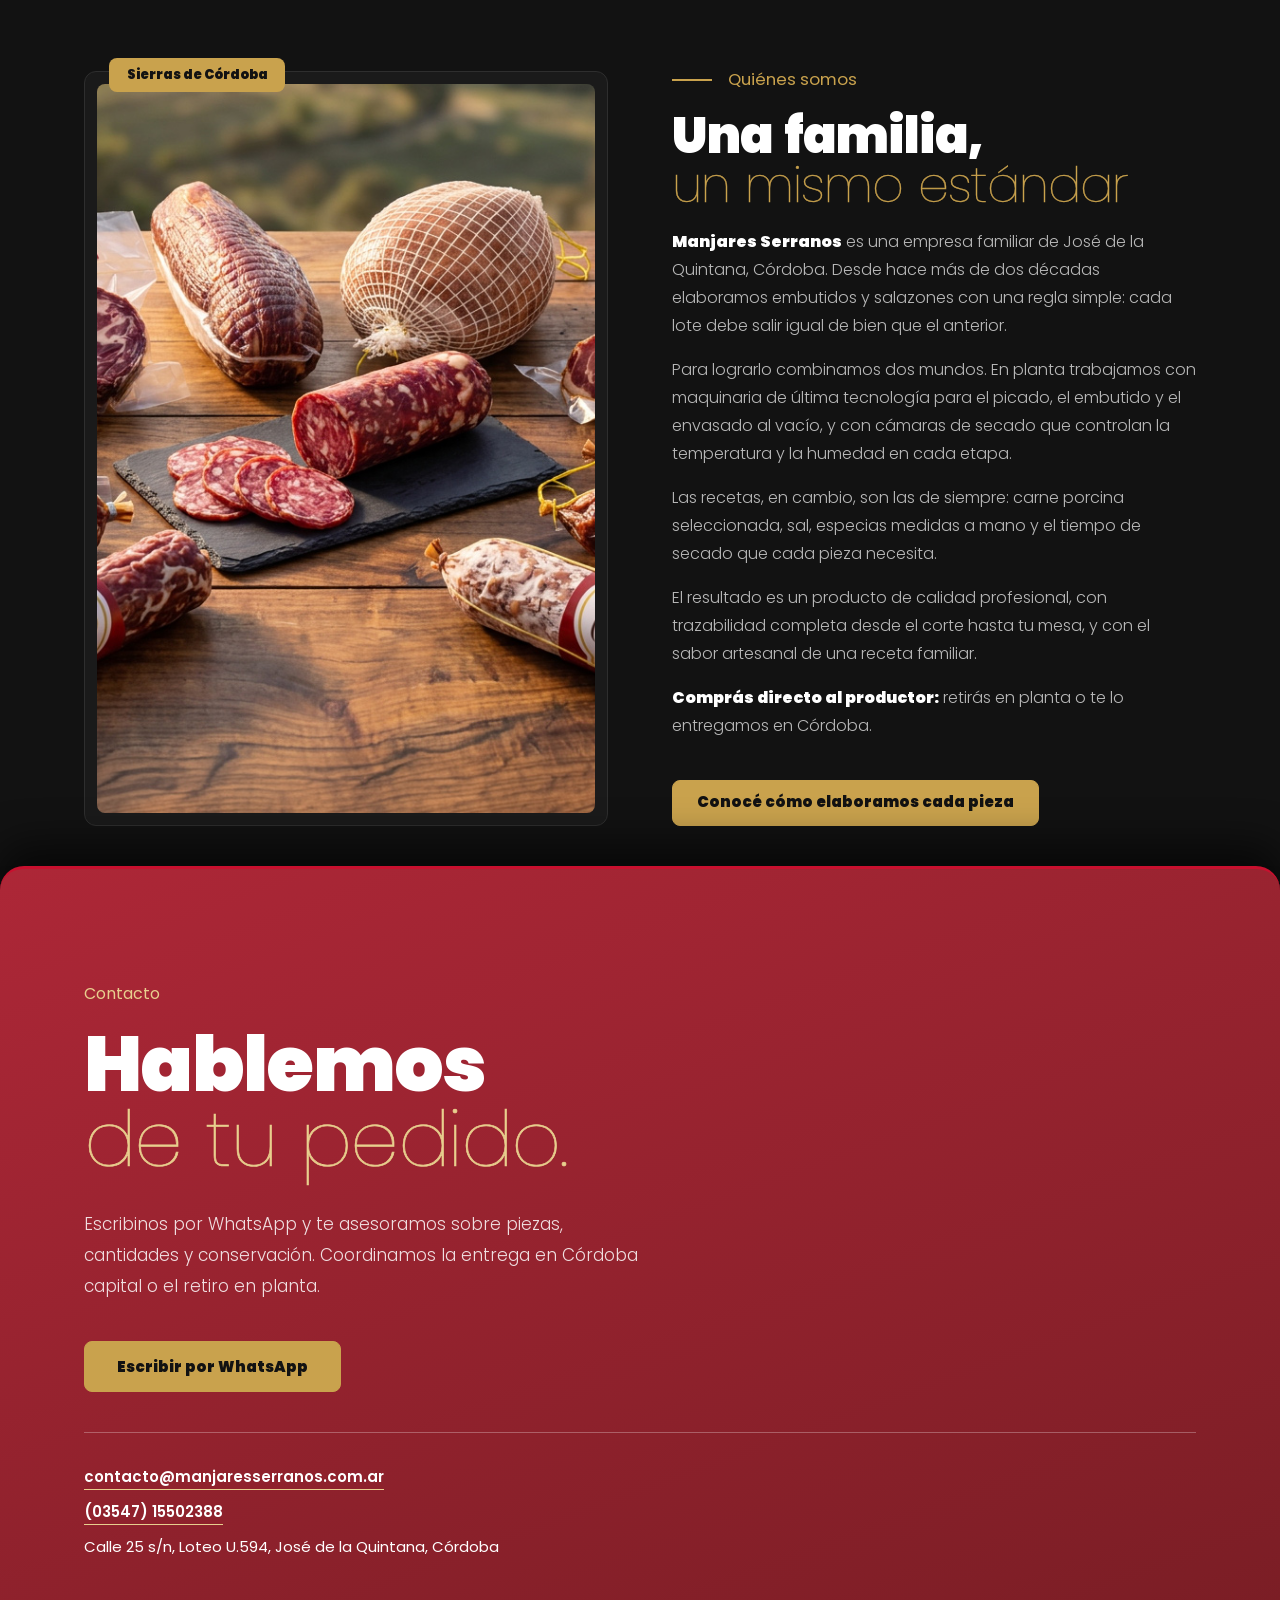
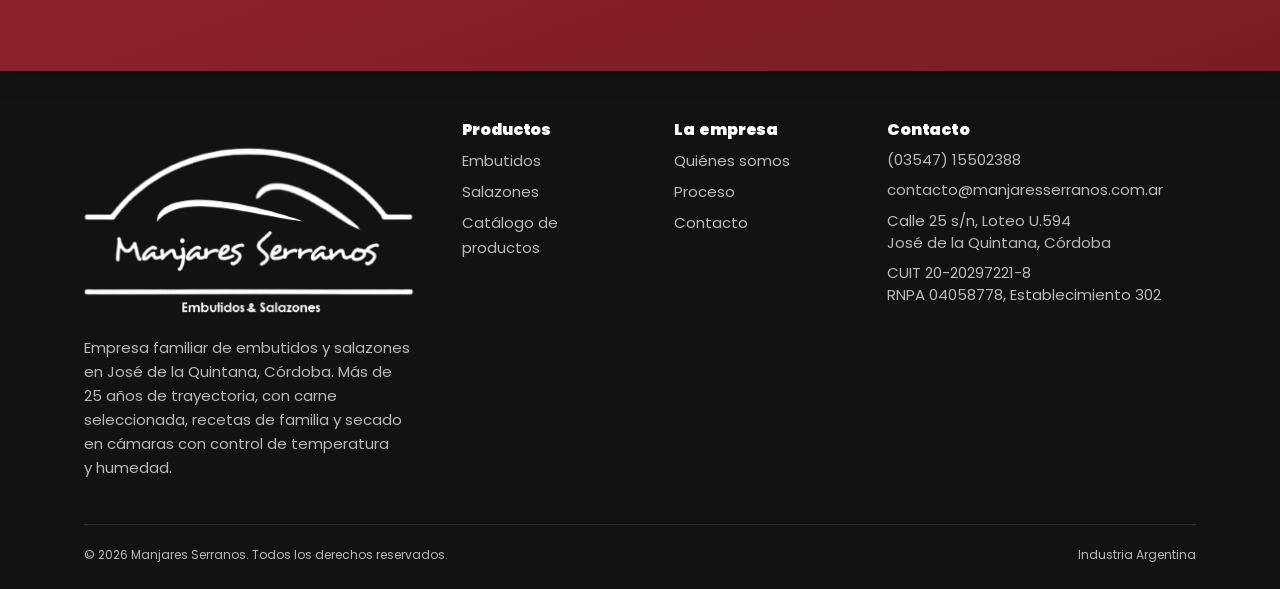
==== commit 12a63a14: "Subir la versión nueva del sitio desde la carpeta local Página Nosotros nueva, ventana de detalle de" ====
--- a/index.html
+++ b/index.html
@@ -3,11 +3,11 @@
 <head>
     <meta charset="UTF-8">
     <meta name="viewport" content="width=device-width, initial-scale=1.0">
-    <meta name="theme-color" content="#000000">
+    <meta name="theme-color" content="#121212">
     <title>Manjares Serranos — Embutidos y salazones de las Sierras de Córdoba</title>
-    <meta name="description" content="Embutidos y salazones curados lentamente en el aire seco de las Sierras de Córdoba. Carne seleccionada, trazabilidad por lote y habilitación RNPA 04058778.">
+    <meta name="description" content="Embutidos y salazones de las Sierras de Córdoba, con recetas de familia y secado en cámaras controladas. Carne seleccionada, trazabilidad por lote y habilitación RNPA 04058778.">
     <meta property="og:title" content="Manjares Serranos — Embutidos y salazones de sierra">
-    <meta property="og:description" content="Curado lento en las Sierras de Córdoba. Carne seleccionada, trazabilidad por lote, venta directa del productor.">
+    <meta property="og:description" content="Elaborados en las Sierras de Córdoba. Carne seleccionada, trazabilidad por lote, venta directa del productor.">
     <meta property="og:type" content="website">
     <meta property="og:url" content="https://manjaresserranos.com.ar/">
     <meta property="og:locale" content="es_AR">
@@ -17,8 +17,8 @@
     <link rel="preconnect" href="https://fonts.googleapis.com">
     <link rel="preconnect" href="https://fonts.gstatic.com" crossorigin>
     <link href="https://fonts.googleapis.com/css2?family=Poppins:wght@100;200;300;400;900&display=swap" rel="stylesheet">
-    <link rel="stylesheet" href="css/style.css?v=20261125d">
-    <script type="application/ld+json">{"@context":"https://schema.org","@type":"LocalBusiness","name":"Manjares Serranos","description":"Empresa familiar productora de embutidos y salazones curados lentamente en las Sierras de Córdoba, con habilitación RNPA y trazabilidad por lote","url":"https://manjaresserranos.com.ar","telephone":"+54-3547-15502388","email":"contacto@manjaresserranos.com.ar","address":{"@type":"PostalAddress","streetAddress":"Calle 25 s/n, Loteo U.594","addressLocality":"José de la Quintana","addressRegion":"Córdoba","postalCode":"5000","addressCountry":"AR"},"geo":{"@type":"GeoCoordinates","latitude":"-31.85","longitude":"-64.55"},"openingHours":"Mo-Fr 08:00-18:00","priceRange":"$$","image":"https://manjaresserranos.com.ar/img/logo-1716823387.jpg"}</script>
+    <link rel="stylesheet" href="css/style.css">
+    <script type="application/ld+json">{"@context":"https://schema.org","@type":"LocalBusiness","name":"Manjares Serranos","description":"Empresa familiar productora de embutidos y salazones elaborados en las Sierras de Córdoba, con habilitación RNPA y trazabilidad por lote","url":"https://manjaresserranos.com.ar","telephone":"+54-3547-15502388","email":"contacto@manjaresserranos.com.ar","address":{"@type":"PostalAddress","streetAddress":"Calle 25 s/n, Loteo U.594","addressLocality":"José de la Quintana","addressRegion":"Córdoba","postalCode":"5000","addressCountry":"AR"},"geo":{"@type":"GeoCoordinates","latitude":"-31.85","longitude":"-64.55"},"openingHours":"Mo-Fr 08:00-18:00","priceRange":"$$","image":"https://manjaresserranos.com.ar/img/logo-1716823387.jpg"}</script>
 </head>
 <body>
     <a href="#main" class="skip-link">Ir al contenido</a>
@@ -30,7 +30,7 @@
             </a>
             <nav class="header-nav" aria-label="Principal">
                 <a href="productos.html" class="nav-link">Productos</a>
-                <a href="#nosotros" class="nav-link">Nosotros</a>
+                <a href="nosotros.html" class="nav-link">Nosotros</a>
                 <a href="proceso.html" class="nav-link">Proceso</a>
             </nav>
             <a href="https://wa.me/54354715502388" class="btn header-cta" target="_blank" rel="noopener">Consultar</a>
@@ -42,14 +42,14 @@
 
     <nav class="mobile-nav" id="mobileNav" aria-label="Menú móvil">
         <a href="productos.html" class="mobile-nav-link">Productos</a>
-        <a href="#nosotros" class="mobile-nav-link">Nosotros</a>
+        <a href="nosotros.html" class="mobile-nav-link">Nosotros</a>
         <a href="proceso.html" class="mobile-nav-link">Proceso</a>
         <a href="https://wa.me/54354715502388" class="btn btn-gold" target="_blank" rel="noopener">Consultar por WhatsApp</a>
     </nav>
 
     <main id="main">
         <section class="hero" aria-labelledby="hero-title">
-            <div class="hero-photo"><img src="img/back-Home-banner.jpg" alt="Mesa de madera con salames, bondiola, jamón y lomo de Manjares Serranos" fetchpriority="high" width="1376" height="768"></div>
+            <div class="hero-photo"><img src="img/home-sin-logo.jpg" alt="Mesa de madera con salames, bondiola, jamón y lomo de Manjares Serranos" fetchpriority="high" width="1376" height="768"></div>
             <div class="wrap hero-copy">
                 <h1 class="hero-title" id="hero-title"><span>Calidad superior,</span><span class="t">sabor artesanal.</span></h1>
                 <div class="hero-foot">
@@ -66,14 +66,14 @@
             <div class="wrap featured">
                 <div class="section-head">
                     <h2 id="prod-title">Lo más <span class="t">vendido</span></h2>
-                    <p>Tres piezas para empezar a conocer la casa.</p>
+                    <p>Prodcutos destacados de la familia Manjares Serranos</p>
                     <a href="productos.html" class="btn btn-line section-more">Ver catálogo de productos</a>
                 </div>
                 <div class="products products-three">
                     <article class="product">
                         <div class="product-media"><div class="product-photo"><img src="img/Salame-ahumado-tripa-de-vaca.jpg" alt="Salame ahumado en tripa natural" loading="lazy" width="400" height="631"><h3 class="product-name"><span>Salame</span> <span class="t">ahumado premium</span></h3></div><span class="product-tag">Más vendido</span></div>
                         <div class="product-text">
-                            <p class="product-kind">Tripa natural, ahumado</p>
+                            <p class="product-kind">Tripa natural</p>
                             <p class="product-desc">Tira de 2 unidades de 250 gr c/u en tripa natural. Ahumado natural con madera de nogal.</p>
                             <a class="product-link" href="https://wa.me/54354715502388?text=Hola,%20quiero%20consultar%20por%20el%20Salame%20Ahumado%20Premium" target="_blank" rel="noopener" aria-label="Consultar por Salame ahumado premium en WhatsApp">Consultar</a>
                         </div>
@@ -81,15 +81,15 @@
                     <article class="product">
                         <div class="product-media"><div class="product-photo"><img src="img/salame-premium.jpg" alt="Salame premium en tripa natural" loading="lazy" width="400" height="631"><h3 class="product-name"><span>Salame</span> <span class="t">premium</span></h3></div></div>
                         <div class="product-text">
-                            <p class="product-kind">Embutidos, tripa natural</p>
+                            <p class="product-kind">Tripa natural</p>
                             <p class="product-desc">Tira de 2 unidades de 250 gr c/u. Elaborado con tripa natural para un sabor auténtico.</p>
                             <a class="product-link" href="https://wa.me/54354715502388?text=Hola,%20quiero%20consultar%20por%20el%20Salame%20Premium" target="_blank" rel="noopener" aria-label="Consultar por Salame premium en WhatsApp">Consultar</a>
                         </div>
                     </article>
                     <article class="product">
-                        <div class="product-media"><div class="product-photo"><img src="img/Bondiola-en-trozo-envasada-al-vacio.jpg" alt="Bondiola envasada al vacío" loading="lazy" width="400" height="631"><h3 class="product-name"><span>Bondiola</span> <span class="t">al vacío</span></h3></div></div>
-                        <div class="product-text">
-                            <p class="product-kind">Fraccionada, al vacío</p>
+                        <div class="product-media"><div class="product-photo"><img src="img/Bondiola-en-trozo-envasada-al-vacio.jpg" alt="Bondiola envasada al vacío" loading="lazy" width="400" height="631"><h3 class="product-name"><span>Bondiola</span> <span class="t">en trozo</span> <span class="v">Envasada al vacío</span></h3></div></div>
+                        <div class="product-text">
+                            <p class="product-kind">Fraccionada</p>
                             <p class="product-desc">Fraccionada, envasada al vacío en porciones de aprox. 250 gr, lista para tu mesa.</p>
                             <a class="product-link" href="https://wa.me/54354715502388?text=Hola,%20quiero%20consultar%20por%20la%20Bondiola%20al%20vac%C3%ADo" target="_blank" rel="noopener" aria-label="Consultar por Bondiola al vacío en WhatsApp">Consultar</a>
                         </div>
@@ -100,30 +100,46 @@
 
 
         <section class="section stack" id="variedades" aria-labelledby="var-title">
-            <div class="wrap featured">
+            <div class="wrap">
                 <div class="section-head">
                     <h2 id="var-title">Nuestros <span class="t">productos</span></h2>
                     <p>Una pieza de cada línea, de los embutidos a las salazones.</p>
                 </div>
                 <div class="products products-four">
                     <article class="product">
-                        <div class="product-media"><div class="product-photo"><img src="img/Salame-tripa-sintetica.jpg" alt="Salame en tripa sintética, tira por 2 unidades" loading="lazy" width="400" height="631"><h3 class="product-name"><span>Salame</span> <span class="t">clásico</span></h3></div></div>
+                        <div class="product-media"><div class="product-photo"><img src="img/Salame-tripa-sintetica.jpg" alt="Salame en tripa sintética, tira por 2 unidades" loading="lazy" width="400" height="631"><h3 class="product-name"><span>Salame</span></h3></div></div>
                         <div class="product-text">
                             <p class="product-kind">Tripa sintética</p>
-                            <p class="product-desc">Tira de 2 unidades de 330 gr c/u. Curado seco tradicional en tripa sintética.</p>
-                            <a class="product-link" href="https://wa.me/54354715502388?text=Hola,%20quiero%20consultar%20por%20el%20Salame%20Cl%C3%A1sico" target="_blank" rel="noopener" aria-label="Consultar por Salame clásico en WhatsApp">Consultar</a>
-                        </div>
-                    </article>
-                    <article class="product">
-                        <div class="product-media"><div class="product-photo"><img src="img/Salame-aromatizado-Romero.jpg" alt="Salame aromatizado con romero, envasado al vacío" loading="lazy" width="400" height="631"><h3 class="product-name"><span>Salame</span> <span class="t">aromatizado</span></h3></div></div>
-                        <div class="product-text">
-                            <p class="product-kind">Al vacío, 4 variedades</p>
-                            <p class="product-desc">Unidad de aprox. 300 gr al vacío: ají molido, pimienta, romero o tomillo.</p>
+                            <p class="product-desc">Unidades de 250 gr c/u, en tira. Receta tradicional en tripa sintética.</p>
+                            <a class="product-link" href="https://wa.me/54354715502388?text=Hola,%20quiero%20consultar%20por%20el%20Salame" target="_blank" rel="noopener" aria-label="Consultar por Salame en WhatsApp">Consultar</a>
+                        </div>
+                    </article>
+                    <article class="product">
+                        <div class="product-media"><div class="product-photo"><img src="img/Salame-aromatizado-Romero.jpg" alt="Salame aromatizado con romero, envasado al vacío" loading="lazy" width="400" height="631"><h3 class="product-name"><span>Salame</span> <span class="t">aromatizado</span> <span class="v">Envasado al vacío</span></h3></div></div>
+                        <div class="product-text">
+                            <p class="product-kind">4 variedades</p>
+                            <p class="product-desc">Unidad de aprox. 300 gr: ají molido, pimienta, romero o tomillo.</p>
                             <a class="product-link" href="https://wa.me/54354715502388?text=Hola,%20quiero%20consultar%20por%20el%20Salame%20Aromatizado" target="_blank" rel="noopener" aria-label="Consultar por Salame aromatizado en WhatsApp">Consultar</a>
                         </div>
                     </article>
                     <article class="product">
-                        <div class="product-media"><div class="product-photo"><img src="img/Lomo-Salado.jpg" alt="Lomo de cerdo salado" loading="lazy" width="400" height="631"><h3 class="product-name"><span>Lomo</span> <span class="t">salado</span></h3></div></div>
+                        <div class="product-media"><div class="product-photo"><img src="img/Salame-ahumnado-tripa-sintetica.jpg" alt="Salame ahumado natural en tripa sintética" loading="lazy" width="400" height="631"><h3 class="product-name"><span>Salame</span> <span class="t">ahumado</span></h3></div></div>
+                        <div class="product-text">
+                            <p class="product-kind">Tripa sintética</p>
+                            <p class="product-desc">Tira por 2 unidades de 330 gr c/u. Ahumado natural con madera de nogal, de carácter marcado.</p>
+                            <a class="product-link" href="https://wa.me/54354715502388?text=Hola,%20quiero%20consultar%20por%20el%20Salame%20Ahumado" target="_blank" rel="noopener" aria-label="Consultar por Salame ahumado en WhatsApp">Consultar</a>
+                        </div>
+                    </article>
+                    <article class="product">
+                        <div class="product-media"><div class="product-photo"><img src="img/salame-premium-envasado-al-vacio-01.jpg" alt="Salame premium envasado al vacío" loading="lazy" width="400" height="631"><h3 class="product-name"><span>Salame</span> <span class="t">premium</span> <span class="v">Envasado al vacío</span></h3></div></div>
+                        <div class="product-text">
+                            <p class="product-kind">Por unidad</p>
+                            <p class="product-desc">Unidad de aprox. 250 gr envasada al vacío. Misma receta, lista para conservar más tiempo.</p>
+                            <a class="product-link" href="https://wa.me/54354715502388?text=Hola,%20quiero%20consultar%20por%20el%20Salame%20Premium%20al%20vac%C3%ADo" target="_blank" rel="noopener" aria-label="Consultar por Salame premium al vacío en WhatsApp">Consultar</a>
+                        </div>
+                    </article>
+                    <article class="product">
+                        <div class="product-media"><div class="product-photo"><img src="img/lomo-salado.jpg" alt="Lomo de cerdo salado" loading="lazy" width="400" height="631"><h3 class="product-name"><span>Lomo</span> <span class="t">salado</span></h3></div></div>
                         <div class="product-text">
                             <p class="product-kind">Pieza entera</p>
                             <p class="product-desc">Pieza entera de aprox. 1 kg. Textura firme y sabor intenso, ideal para picadas.</p>
@@ -138,25 +154,37 @@
                             <a class="product-link" href="https://wa.me/54354715502388?text=Hola,%20quiero%20consultar%20por%20el%20Jamoncito%20Crudo%20Serrano" target="_blank" rel="noopener" aria-label="Consultar por Jamoncito crudo en WhatsApp">Consultar</a>
                         </div>
                     </article>
+                    <article class="product">
+                        <div class="product-media"><div class="product-photo"><img src="img/Bondiola-en-red.jpg" alt="Bondiola de cerdo en red, pieza entera" loading="lazy" width="400" height="631"><h3 class="product-name"><span>Bondiola</span> <span class="t">en red</span></h3></div></div>
+                        <div class="product-text">
+                            <p class="product-kind">Pieza entera</p>
+                            <p class="product-desc">Pieza entera de aprox. 1,1 kg. Salada y curada según el método tradicional, con sabor profundo.</p>
+                            <a class="product-link" href="https://wa.me/54354715502388?text=Hola,%20quiero%20consultar%20por%20la%20Bondiola%20en%20red" target="_blank" rel="noopener" aria-label="Consultar por Bondiola en red en WhatsApp">Consultar</a>
+                        </div>
+                    </article>
+                    <article class="product">
+                        <div class="product-media"><div class="product-photo"><img src="img/Lomito-ahumado-envasado-al-vacio.jpg" alt="Lomito de cerdo ahumado envasado al vacío" loading="lazy" width="400" height="631"><h3 class="product-name"><span>Lomito</span> <span class="t">ahumado</span> <span class="v">Envasado al vacío</span></h3></div></div>
+                        <div class="product-text">
+                            <p class="product-kind">Pieza entera</p>
+                            <p class="product-desc">Pieza entera de aprox. 1 kg. Ahumado natural con madera de nogal.</p>
+                            <a class="product-link" href="https://wa.me/54354715502388?text=Hola,%20quiero%20consultar%20por%20el%20Lomito%20Ahumado" target="_blank" rel="noopener" aria-label="Consultar por Lomito ahumado en WhatsApp">Consultar</a>
+                        </div>
+                    </article>
                 </div>
             </div>
         </section>
 
         <section class="section stack" id="nosotros" aria-labelledby="about-title">
             <div class="wrap about">
-                <div class="about-photo"><img src="img/back-Home.jpg" alt="Selección de embutidos y salazones Manjares Serranos sobre una mesa de madera" loading="lazy"><span class="about-badge">Sierras de Córdoba</span></div>
+                <div class="about-photo"><img src="img/home-sin-logo.jpg" alt="Selección de embutidos y salazones Manjares Serranos sobre una mesa de madera" loading="lazy" width="1376" height="768"><span class="about-badge">Sierras de Córdoba</span></div>
                 <div class="about-copy">
                     <span class="about-label">Quiénes somos</span>
                     <h2 id="about-title">Una familia, <span class="t">un mismo estándar</span></h2>
                     <p><strong>Manjares Serranos</strong> es una empresa familiar de José de la Quintana, Córdoba. Desde hace más de dos décadas elaboramos embutidos y salazones con una regla simple: cada lote debe salir igual de bien que el anterior.</p>
-                    <p>Trabajamos con carne porcina seleccionada, curada lentamente por el aire seco de la sierra, en un establecimiento habilitado y con trazabilidad completa desde el corte hasta tu mesa.</p>
-                    <p><strong>Comprás directo al productor:</strong> retirás en planta o te lo entregamos en Córdoba capital.</p>
-                    <dl class="facts">
-                        <div><dt>Años de trayectoria</dt><dd>25+</dd></div>
-                        <div><dt>Productos en catálogo</dt><dd>16</dd></div>
-                        <div><dt>Trazabilidad por lote</dt><dd>100%</dd></div>
-                        <div><dt>Habilitación sanitaria</dt><dd>RNPA</dd></div>
-                    </dl>
+                    <p>Para lograrlo combinamos dos mundos. En planta trabajamos con maquinaria de última tecnología para el picado, el embutido y el envasado al vacío, y con cámaras de secado que controlan la temperatura y la humedad en cada etapa.</p>
+                    <p>Las recetas, en cambio, son las de siempre: carne porcina seleccionada, sal, especias medidas a mano y el tiempo de secado que cada pieza necesita.</p>
+                    <p>El resultado es un producto de calidad profesional, con trazabilidad completa desde el corte hasta tu mesa, y con el sabor artesanal de una receta familiar.</p>
+                    <p><strong>Comprás directo al productor:</strong> retirás en planta o te lo entregamos en Córdoba.</p>
                     <a href="proceso.html" class="text-link">Conocé cómo elaboramos cada pieza</a>
                 </div>
             </div>
@@ -185,7 +213,7 @@
             <div class="footer-grid">
                 <div class="footer-brand">
                     <img src="img/logo.png" alt="Manjares Serranos" class="footer-logo" width="159" height="84">
-                    <p>Empresa familiar de embutidos y salazones en José de la Quintana, Córdoba. Más de 25 años de trayectoria, con carne seleccionada y curado lento en el aire de la sierra.</p>
+                    <p>Empresa familiar de embutidos y salazones en José de la Quintana, Córdoba. Más de 25 años de trayectoria, con carne seleccionada, recetas de familia y secado en cámaras con control de temperatura y humedad.</p>
                 </div>
                 <div>
                     <h2 class="footer-title">Productos</h2>
@@ -198,7 +226,7 @@
                 <div>
                     <h2 class="footer-title">La empresa</h2>
                     <div class="footer-links">
-                        <a href="#nosotros">Quiénes somos</a>
+                        <a href="nosotros.html">Quiénes somos</a>
                         <a href="proceso.html">Proceso</a>
                         <a href="#contacto">Contacto</a>
                     </div>
@@ -210,6 +238,8 @@
                         <span>contacto@manjaresserranos.com.ar</span>
                         <span>Calle 25 s/n, Loteo U.594<br>José de la Quintana, Córdoba</span>
                         <span>CUIT 20-20297221-8<br>RNPA 04058778, Establecimiento 302</span>
+                        <!-- Data Fiscal de ARCA (ex AFIP): reemplazar CODIGO por el del formulario F.960 y descomentar
+                        <a href="http://qr.afip.gob.ar/?qr=CODIGO" target="_F960AFIPInfo" rel="noopener" class="data-fiscal"><img src="http://www.afip.gob.ar/images/f960/DATAWEB.jpg" alt="Data Fiscal de ARCA" width="60" height="82" loading="lazy"></a> -->
                     </div>
                 </div>
             </div>
@@ -220,6 +250,6 @@
         </div>
     </footer>
 
-    <script src="js/main.js?v=20261125d"></script>
+    <script src="js/main.js"></script>
 </body>
 </html>
--- a/css/style.css
+++ b/css/style.css
@@ -1,11 +1,11 @@
 /* Manjares Serranos: moderno, minimalista, de líneas rectas.
    Poppins Black contra Thin. Negro y dorado; rojo y bordó como secundarios. */
 :root{
-    --black:#000000;
-    --ink:#0D0D0D;
+    --black:#121212;
+    --ink:#1A1A1A;
     --white:#FFFFFF;
     --gray:#B8B8B8;
-    --line:#2A2A2A;
+    --line:#2E2E2E;
     --gold:#C9A24D;
     --gold-light:#E8CF8E;
     --red:#C8102E;
@@ -14,7 +14,7 @@
     --font:'Poppins','Segoe UI',system-ui,sans-serif;
     --gutter:1.25rem;
     --wide:1240px;
-    --header:72px;--radius:8px;--peek:1.75rem;
+    --header:88px;--radius:8px;--peek:1.75rem;
     --section:clamp(3.25rem,6vw,5.5rem);
 }
 @media(min-width:768px){:root{--gutter:2.5rem}}
@@ -22,7 +22,7 @@
 
 *,*::before,*::after{box-sizing:border-box;margin:0;padding:0;border-radius:0}
 html{scroll-behavior:smooth;background:var(--black);-webkit-text-size-adjust:100%}
-body{font-family:var(--font);font-size:.9375rem;font-weight:300;line-height:1.65;color:var(--white);background:var(--black);-webkit-font-smoothing:antialiased}
+body{font-family:var(--font);font-size:1rem;font-weight:300;line-height:1.65;color:var(--white);background:var(--black);-webkit-font-smoothing:antialiased}
 body.menu-open{overflow:hidden}
 img{display:block;max-width:100%;height:auto}
 a{color:inherit;text-decoration:none}
@@ -48,22 +48,23 @@
 .btn:hover{background:var(--white);color:var(--black)}
 .btn-gold{background:var(--gold);border-color:var(--gold);color:var(--black);font-weight:900}
 .btn-gold:hover{background:var(--white);border-color:var(--white)}
-.btn-line{background:transparent}
+.btn-line{background:var(--red);border-color:var(--red);color:var(--white);font-weight:900}
+.btn-line:hover{border-color:var(--white)}
 .text-link{display:inline-flex;align-items:center;justify-content:center;min-height:2.875rem;padding:.6rem 1.5rem;border:1px solid var(--gold);border-radius:var(--radius);background:var(--gold);color:var(--black);font-size:.9375rem;font-weight:900;line-height:1.1;text-align:center;transition:background-color .15s,color .15s}
-.text-link:hover{background:var(--black);color:var(--white)}
+.text-link:hover{background:var(--white);border-color:var(--white);color:var(--black)}
 
 /* Cabecera */
 .site-header{position:fixed;inset:0 0 auto;z-index:1000;color:var(--white);border-bottom:1px solid transparent}
 .site-header.scrolled,body.menu-open .site-header{background:var(--black);border-bottom-color:var(--line)}
 .header-inner{display:flex;align-items:center;gap:2rem;height:var(--header)}
 .header-logo{flex:none;display:block}
-.header-logo img{height:48px;width:auto;filter:brightness(0) invert(1)}
+.header-logo img{height:72px;width:auto;filter:brightness(0) invert(1)}
 .header-nav{display:none;gap:2.5rem;margin-inline:auto}
-.nav-link{position:relative;padding:.4rem 0;color:var(--white);font-size:.8125rem;font-weight:400}
+.nav-link{position:relative;padding:.4rem 0;color:var(--white);font-size:.9375rem;font-weight:400}
 .nav-link::after{content:'';position:absolute;inset:auto 0 0;height:2px;background:var(--gold);transform:scaleX(0);transform-origin:left;transition:transform .15s}
 .nav-link:hover::after,.nav-link[aria-current]::after{transform:scaleX(1)}
 .header-cta{display:none;min-height:2.375rem;padding-inline:1.1rem;border-color:var(--gold);background:var(--gold);color:var(--black);font-weight:900}
-.header-cta:hover{background:var(--black);border-color:var(--gold);color:var(--white)}
+.header-cta:hover{background:var(--white);border-color:var(--white);color:var(--black)}
 .menu-toggle{display:flex;flex-direction:column;justify-content:center;gap:6px;width:48px;height:48px;margin-left:auto;padding:0 10px}
 .menu-toggle span{display:block;height:2px;background:var(--white);transition:transform .2s,opacity .15s}
 .menu-toggle[aria-expanded="true"] span:nth-child(1){transform:translateY(8px) rotate(45deg)}
@@ -84,10 +85,10 @@
 .hero{position:sticky;top:0;isolation:isolate;display:flex;flex-direction:column;justify-content:center;height:100vh;height:100svh;min-height:30rem;background:var(--black)}
 @media(max-height:480px){.hero{position:relative}}
 .hero-photo{position:absolute;inset:0;z-index:-1;overflow:hidden}
-.hero-photo img{position:absolute;inset:0;width:100%;height:100%;max-width:none;object-fit:cover;object-position:58% top}
+.hero-photo img{position:absolute;inset:0;width:100%;height:100%;max-width:none;object-fit:cover;object-position:58% top;will-change:transform}
 .hero-photo::after{content:'';position:absolute;inset:0;background:linear-gradient(180deg,rgba(0,0,0,.72) 0,rgba(0,0,0,0) 150px),radial-gradient(ellipse 62% 55% at 26% 54%,rgba(0,0,0,.72) 0,rgba(0,0,0,.35) 60%,rgba(0,0,0,0) 100%),linear-gradient(180deg,rgba(0,0,0,0) 50%,rgba(0,0,0,.85) 100%)}
 @media(max-width:767px){.hero-photo::after{background:linear-gradient(180deg,rgba(0,0,0,.72) 0,rgba(0,0,0,0) 120px),radial-gradient(ellipse 110% 42% at 30% 50%,rgba(0,0,0,.72) 0,rgba(0,0,0,.35) 65%,rgba(0,0,0,0) 100%),linear-gradient(180deg,rgba(0,0,0,0) 48%,rgba(0,0,0,.9) 100%)}}
-.hero-copy{flex:none;padding-block:calc(var(--header) + 1rem) calc(var(--peek) + 1.5rem)}
+.hero-copy{flex:none;padding-block:calc(var(--header) + 1rem) calc(var(--peek) + 1.5rem);will-change:transform}
 /* Todo lo que sigue a la portada sube por encima como una tarjeta */
 .sheet{position:relative;z-index:2;margin-top:calc(var(--peek) * -1);border-radius:1.5rem 1.5rem 0 0;background:var(--black)}
 .hero-title{font-size:clamp(1.6rem,8vw,2.75rem);line-height:1;letter-spacing:-.03em;text-shadow:0 2px 28px rgba(0,0,0,.55)}
@@ -95,30 +96,18 @@
 .hero-title span{display:block}
 .hero-foot{margin-top:clamp(1.5rem,2.6vw,2.25rem)}
 .hero-actions{display:flex;flex-wrap:wrap;gap:.625rem}
-/* Parallax de la portada atado al scroll: lo anima el navegador directamente
-   (fluido también en Safari). Donde no hay soporte, la portada queda quieta. */
-@keyframes hero-photo-up{to{transform:translate3d(0,-30svh,0)}}
-@keyframes hero-copy-up{to{transform:translate3d(0,-15svh,0)}}
-@media(prefers-reduced-motion:no-preference){
-    @supports(animation-timeline:scroll()){
-        .hero-photo img{animation:hero-photo-up linear both;animation-timeline:scroll(root);animation-range:0 100svh}
-        .hero-copy{animation:hero-copy-up linear both;animation-timeline:scroll(root);animation-range:0 100svh}
-    }
-}
 
 /* Secciones */
 .section{padding-block:var(--section)}
 /* Hojas: la sección actual queda quieta y la siguiente se desliza por encima */
 .stack{position:sticky;top:0;background:var(--black);border-radius:1.5rem 1.5rem 0 0}
-.stack-hold+.stack{border-top:1px solid var(--line);box-shadow:0 -20px 40px rgba(0,0,0,.6)}
+.stack+.stack{border-top:1px solid var(--line);box-shadow:0 -20px 40px rgba(0,0,0,.6)}
 #destacados{z-index:1}
 #variedades{z-index:2}
 #nosotros{z-index:3}
 #contacto{z-index:4}
-/* Cada hoja se queda quieta un tramo de scroll antes de que entre la siguiente */
-.stack-hold{height:55vh}
 /* En compu cada hoja entra entera en la pantalla: arriba deja lugar al menú */
-@media(min-width:768px){.stack.section{padding-block:calc(var(--header) + 1rem) 3rem}}
+@media(min-width:768px){.stack.section{padding-block:calc(var(--header) + 2.5rem) 2.5rem}}
 .section-head{display:grid;gap:.75rem;margin-bottom:clamp(1.5rem,3vw,2.5rem)}
 .section-head p{max-width:30rem;color:var(--gray)}
 
@@ -132,38 +121,35 @@
 .product-photo{position:relative;container-type:inline-size;margin:.5rem .5rem 0;aspect-ratio:400/631;overflow:hidden;border-radius:var(--radius);background:var(--ink)}
 .product-photo:has(.product-name){border-radius:var(--radius) var(--radius) 0 0;background:var(--black)}
 .product-photo img{width:100%;height:100%;object-fit:cover}
-.product-tag{position:absolute;top:.5rem;left:.5rem;padding:.35rem .7rem;border-radius:var(--radius) 0 var(--radius) 0;background:var(--red);color:var(--white);font-size:.6875rem;font-weight:400;line-height:1.3}
+.product-tag{position:absolute;top:.5rem;left:.5rem;padding:.35rem .7rem;border-radius:var(--radius) 0 var(--radius) 0;background:var(--red);color:var(--white);font-size:.75rem;font-weight:400;line-height:1.3}
 .product-tag-bordo{background:var(--bordo)}
 .product-text{display:flex;flex:1;flex-direction:column;gap:.25rem;padding:.8rem}
 @media(min-width:768px){.product-text{padding:.95rem}}
-.product-kind{color:var(--gold);font-size:.6875rem;font-weight:400;line-height:1.35}
-.product-name{position:absolute;inset:auto -1px -1px;padding:3.5rem .85rem .85rem;background:linear-gradient(180deg,rgba(0,0,0,0) 0,rgba(0,0,0,.6) 42%,rgba(0,0,0,.92) 78%,#000 100%);font-size:clamp(1.25rem,2vw,2rem);font-size:clamp(1.25rem,13cqi,2.25rem);line-height:1;letter-spacing:-.02em;word-spacing:.04em;text-shadow:0 1px 12px rgba(0,0,0,.5)}
+.product-kind{color:var(--gold);font-size:.8125rem;font-weight:400;line-height:1.35}
+.product-name{position:absolute;inset:auto -1px -1px;padding:3rem .8rem .8rem;background:linear-gradient(180deg,rgba(18,18,18,0) 0,rgba(18,18,18,.5) 20%,rgba(18,18,18,.85) 50%,var(--black) 100%);font-size:clamp(1.25rem,2vw,2rem);font-size:clamp(1.25rem,13cqi,2.25rem);line-height:1;letter-spacing:-.02em;word-spacing:.04em;text-shadow:0 1px 12px rgba(0,0,0,.5)}
 .product-name span{display:block}
-.product-desc{flex:1;margin-top:.25rem;color:var(--gray);font-size:.78rem;font-weight:400;line-height:1.55}
+/* Tercera línea del nombre: presentación (envasado al vacío) */
+.product-name .v{margin-top:.45em;color:var(--white);font-size:max(.875rem,.42em);font-weight:400;line-height:1.2;letter-spacing:0;word-spacing:normal}
+.detail-name .v{margin-top:.6em;color:var(--white);font-size:max(1rem,.34em);font-weight:400;line-height:1.2;letter-spacing:0;word-spacing:normal}
+.product-desc{flex:1;margin-top:.25rem;color:var(--gray);font-size:.875rem;font-weight:400;line-height:1.55}
 .product-link{display:flex;align-items:center;justify-content:center;min-height:2.625rem;margin-top:.8rem;padding:.5rem 1rem;border:1px solid var(--gold);border-radius:var(--radius);background:var(--gold);color:var(--black);font-size:.9375rem;font-weight:900;line-height:1.1;transition:background-color .15s,color .15s}
-.product-link::after{content:'';position:absolute;inset:0;border-radius:inherit}
-.product:hover .product-link,.product-link:focus-visible{background:var(--black);color:var(--white)}
-
-/* Vitrina del salame aromatizado */
-.variety{grid-column:1/-1;display:grid;background:var(--ink);border:1px solid var(--line);border-radius:calc(var(--radius) + 4px)}
-.variety-text{display:flex;flex-direction:column;align-items:flex-start;gap:.45rem;padding:clamp(1.15rem,2.2vw,2rem)}
-.variety-text h3{font-size:clamp(1.25rem,1.7vw,1.5rem)}
-.variety-text>p:not(.product-kind){max-width:24rem;color:var(--gray);font-size:.8125rem;font-weight:400;line-height:1.55}
+.product-link:hover,.product-link:focus-visible{background:var(--white);border-color:var(--white);color:var(--black)}
+
+/* Vitrina del salame aromatizado: misma familia visual que las tarjetas */
+.variety{grid-column:1/-1;display:grid;gap:clamp(1rem,2vw,1.75rem);padding:clamp(.75rem,1.6vw,1.25rem);background:var(--ink);border:1px solid var(--line);border-radius:calc(var(--radius) + 4px)}
+.variety-text{display:flex;flex-direction:column;align-items:flex-start;gap:.55rem;padding:clamp(.5rem,1.6vw,1.25rem)}
+.variety-text h3{font-size:clamp(1.6rem,2.2vw,2.125rem);line-height:1;overflow-wrap:anywhere}
+.variety-text h3 .v{display:block;margin-top:.6rem;color:var(--white);font-size:1rem;font-weight:400;letter-spacing:0;word-spacing:normal}
+.variety-text>p:not(.product-kind){max-width:24rem;color:var(--gray);font-size:.9375rem;font-weight:400;line-height:1.55}
 .variety-text .text-link{margin-top:.6rem}
-.variety-list{display:grid;grid-template-columns:repeat(2,minmax(0,1fr));border-top:1px solid var(--line)}
-.variety-list li{border-bottom:1px solid var(--line);border-right:1px solid transparent}
-.variety-list li:nth-child(odd){border-right:1px solid var(--line)}
-.variety-list li:nth-last-child(-n+2){border-bottom:0}
-.variety-list p{padding:.5rem .8rem;font-size:.8125rem;font-weight:900;letter-spacing:-.01em}
-@media(min-width:560px){
-    .variety-list{grid-template-columns:repeat(4,minmax(0,1fr))}
-    .variety-list li{border-bottom:0;border-right:1px solid var(--line)}
-    .variety-list li:last-child{border-right-color:transparent}
-}
-@media(min-width:1140px){
-    .variety{grid-template-columns:minmax(0,1fr) minmax(0,3fr)}
-    .variety-list{border-top:0;border-left:1px solid var(--line)}
-}
+.variety-list{display:grid;grid-template-columns:repeat(2,minmax(0,1fr));gap:.75rem}
+.variety-list li{position:relative;overflow:hidden;border:1px solid var(--line);border-radius:var(--radius);transition:border-color .15s}
+.variety-list li:hover{border-color:var(--gold)}
+.variety-list .product-photo{margin:0;border-radius:0}
+.variety-list p{position:absolute;inset:auto -1px -1px;padding:3rem .85rem .8rem;background:linear-gradient(180deg,rgba(18,18,18,0) 0,rgba(18,18,18,.65) 45%,var(--black) 100%);color:var(--gold);font-size:clamp(1.15rem,1.8vw,1.6rem);font-weight:200;line-height:1;letter-spacing:-.02em}
+@media(min-width:768px){.variety-list p{font-weight:100}}
+@media(min-width:560px){.variety-list{grid-template-columns:repeat(4,minmax(0,1fr))}}
+@media(min-width:1140px){.variety{grid-template-columns:minmax(0,1fr) minmax(0,3fr);align-items:center}}
 
 /* Destacados: título en la primera columna, tres productos al lado */
 .products-three{grid-template-columns:repeat(2,minmax(0,1fr))}
@@ -187,32 +173,20 @@
 
 /* Nosotros */
 .about{display:grid;gap:3rem;align-items:center}
-@media(min-width:768px){.about{grid-template-columns:repeat(2,minmax(0,1fr));gap:4rem}}
-.about-photo{position:relative;padding:.75rem;border:1px solid var(--line);border-radius:calc(var(--radius) + 4px);background:var(--ink)}
+@media(min-width:1140px){.about{grid-template-columns:repeat(2,minmax(0,1fr));gap:4rem;align-items:stretch}}
+.about-photo{position:relative;padding:.75rem;border:1px solid var(--line);border-radius:calc(var(--radius) + 4px);background:var(--ink);max-width:34rem}
 .about-photo img{display:block;width:100%;aspect-ratio:4/5;object-fit:cover;object-position:52% 50%;border-radius:var(--radius)}
-@media(min-width:768px){.about-photo img{aspect-ratio:auto;height:clamp(20rem,calc(100svh - 10.75rem),44rem)}}
-.about-badge{position:absolute;top:-.9rem;left:1.5rem;padding:.65rem 1.1rem;border-radius:var(--radius);background:var(--gold);color:var(--black);font-size:.72rem;font-weight:900;line-height:1}
+@media(min-width:1140px){
+    .about-photo{max-width:none;min-height:30rem}
+    .about-photo img{position:absolute;inset:.75rem;width:calc(100% - 1.5rem);height:calc(100% - 1.5rem);aspect-ratio:auto}
+}
+.about-badge{position:absolute;top:-.9rem;left:1.5rem;padding:.65rem 1.1rem;border-radius:var(--radius);background:var(--gold);color:var(--black);font-size:.8125rem;font-weight:900;line-height:1}
 .about-label{display:flex;align-items:center;gap:1rem;margin-bottom:1.5rem;color:var(--gold);font-size:1.05rem;font-weight:400;line-height:1}
 .about-label::before{content:'';flex:none;width:2.5rem;height:2px;background:var(--gold)}
 .about-copy h2{margin-bottom:1.1rem;font-size:clamp(1.75rem,3.9vw,3.5rem);line-height:.98}
-.about-copy p{margin-bottom:1rem;color:var(--gray);font-size:.95rem;line-height:1.75}
+.about-copy p{margin-bottom:1rem;color:var(--gray);font-size:1rem;line-height:1.75}
 .about-copy strong{color:var(--white);font-weight:900}
-.facts{display:grid;grid-template-columns:repeat(2,minmax(0,1fr));gap:1.25rem;margin-top:1.75rem;padding-top:1.5rem;border-top:1px solid var(--line)}
-.facts div{display:flex;flex-direction:column-reverse;justify-content:flex-end;padding-left:1.25rem;border-left:3px solid var(--gold)}
-.facts dd{font-size:clamp(1.75rem,3.4vw,2.6rem);font-weight:900;line-height:1;letter-spacing:-.03em;color:var(--white)}
-.facts div:last-child dd{font-size:clamp(1.5rem,4vw,2.2rem)}
-.facts dt{margin-top:.4rem;color:var(--gray);font-size:.75rem;font-weight:400;line-height:1.4}
-.about-copy .text-link{display:inline-block;margin-top:1.5rem}
-/* Pantallas bajas de compu: Sobre nosotros más compacto para que entre entero */
-@media(min-width:768px) and (max-height:860px){
-    .stack.section{padding-block:calc(var(--header) + .75rem) 2.25rem}
-    .about-label{margin-bottom:1rem}
-    .about-copy h2{font-size:clamp(1.75rem,3.2vw,2.75rem)}
-    .about-copy p{margin-bottom:.75rem;font-size:.875rem;line-height:1.65}
-    .facts{gap:1rem;margin-top:1.25rem;padding-top:1.1rem}
-    .facts dd{font-size:clamp(1.5rem,2.6vw,2.1rem)}
-    .about-copy .text-link{margin-top:1.1rem}
-}
+.about-copy .text-link{margin-top:1.5rem}
 
 /* Contacto */
 .cta{background:linear-gradient(160deg,#AD2737 0%,#781D24 100%);border-top:3px solid var(--red);padding-block:5rem}
@@ -221,21 +195,23 @@
 .cta-label{margin-bottom:1.25rem;color:var(--gold-light);font-size:1rem;font-weight:400}
 .cta h2{margin-bottom:2rem;font-size:clamp(2.4rem,6vw,5rem);line-height:.98}
 .cta .t{color:var(--gold-light)}
-.cta-text{max-width:560px;margin-bottom:2.5rem;color:rgba(255,255,255,.85);font-size:1rem;line-height:1.8}
+.cta-text{max-width:560px;margin-bottom:2.5rem;color:rgba(255,255,255,.85);font-size:1.0625rem;line-height:1.8}
 .cta .btn{min-height:3.2rem;padding-inline:2rem;background:var(--gold);border-color:var(--gold);color:var(--black);font-weight:900}
 .cta .btn:hover{background:var(--white);border-color:var(--white)}
-.cta-contact{display:flex;flex-direction:column;align-items:flex-start;gap:.6rem;margin-top:2.5rem;padding-top:2rem;border-top:1px solid rgba(255,255,255,.28);font-size:.85rem;font-style:normal;font-weight:400;line-height:1.6}
+.cta-contact{display:flex;flex-direction:column;align-items:flex-start;gap:.6rem;margin-top:2.5rem;padding-top:2rem;border-top:1px solid rgba(255,255,255,.28);font-size:.9375rem;font-style:normal;font-weight:400;line-height:1.6}
 .cta-contact a{border-bottom:1px solid var(--gold-light);font-weight:600;overflow-wrap:anywhere}
 .cta-contact a:hover{color:var(--gold-light)}
 
 /* Pie */
-.site-footer{padding-block:clamp(2.5rem,4vw,3.5rem) 1.5rem;color:var(--gray);font-size:.8125rem;font-weight:400}
+.site-footer{padding-block:clamp(2.5rem,4vw,3.5rem) 1.5rem;color:var(--gray);font-size:.9375rem;font-weight:400}
 .footer-grid{display:grid;gap:2.5rem}
 @media(min-width:640px){.footer-grid{grid-template-columns:1fr 1fr}}
 @media(min-width:1040px){.footer-grid{grid-template-columns:1.6fr .8fr .8fr 1.5fr;gap:3rem}}
-.footer-logo{height:60px;width:auto;margin-bottom:1rem;filter:brightness(0) invert(1)}
-.footer-brand p{max-width:23rem;line-height:1.6}
-.footer-title{margin-bottom:.65rem;color:var(--white);font-size:.875rem;font-weight:900;letter-spacing:-.01em}
+.footer-brand{max-width:23rem;overflow:hidden}
+/* El PNG trae margen transparente a los costados: se compensa para que el dibujo mida lo mismo que el texto */
+.footer-logo{width:calc(100% * 379 / 332);max-width:none;height:auto;margin:0 0 1rem calc(-100% * 23 / 332);filter:brightness(0) invert(1)}
+.footer-brand p{line-height:1.6;text-wrap:pretty}
+.footer-title{margin-bottom:.65rem;color:var(--white);font-size:1rem;font-weight:900;letter-spacing:-.01em}
 .footer-links{display:grid;gap:.4rem}
 .footer-links a{justify-self:start;transition:color .15s}
 .footer-links a:hover{color:var(--gold)}
@@ -245,16 +221,16 @@
 /* Páginas internas */
 .page-head{padding-block:calc(var(--header) + clamp(1.75rem,4vw,3.25rem)) clamp(1.5rem,3vw,2.5rem);border-bottom:1px solid var(--line)}
 .page-head h1{font-size:clamp(1.75rem,4.6vw,3.5rem);line-height:1;letter-spacing:-.03em}
-.page-head p{max-width:34rem;margin-top:.8rem;color:var(--gray);font-size:.9375rem}
-.crumbs{display:flex;gap:.5rem;margin-bottom:.9rem;color:var(--gray);font-size:.75rem;font-weight:400}
+.page-head p{max-width:34rem;margin-top:.8rem;color:var(--gray);font-size:1.0625rem}
+.crumbs{display:flex;gap:.5rem;margin-bottom:.9rem;color:var(--gray);font-size:.8125rem;font-weight:400}
 .crumbs a{color:var(--gold)}
 .crumbs a:hover{color:var(--white)}
 
 .catalog-nav{position:sticky;top:var(--header);z-index:900;background:var(--black);border-bottom:1px solid var(--line)}
 .catalog-nav .wrap{display:flex;gap:2rem}
-.catalog-nav a{display:flex;align-items:baseline;gap:.4rem;padding-block:.65rem;margin-bottom:-1px;border-bottom:2px solid transparent;font-size:.8125rem;font-weight:900;letter-spacing:-.01em}
+.catalog-nav a{display:flex;align-items:baseline;gap:.4rem;padding-block:.65rem;margin-bottom:-1px;border-bottom:2px solid transparent;font-size:.9375rem;font-weight:900;letter-spacing:-.01em}
 .catalog-nav a:hover,.catalog-nav a.is-current{border-bottom-color:var(--gold)}
-.catalog-nav small{color:var(--gold);font-size:.75rem;font-weight:300}
+.catalog-nav small{color:var(--gold);font-size:.8125rem;font-weight:300}
 .catalog-group{padding-top:clamp(2.25rem,4vw,3.5rem)}
 /* El último grupo del catálogo deja aire antes de Contacto */
 .catalog-group:has(+ .cta),#salazones{padding-bottom:var(--section)}
@@ -262,23 +238,26 @@
 .catalog-group header p{margin-top:.4rem;color:var(--gray)}
 
 /* Proceso */
-.manifesto{max-width:46rem;font-size:clamp(1.25rem,2.2vw,1.875rem);font-weight:900;line-height:1.15;letter-spacing:-.022em;word-spacing:.09em}
+.manifesto{display:grid;gap:1.25rem;max-width:46rem}
+.manifesto-title{font-size:clamp(2rem,4.4vw,3.75rem);font-weight:900;line-height:1;letter-spacing:-.03em;word-spacing:.09em}
+.manifesto-title span{display:block}
+.manifesto-text{max-width:34rem;color:var(--gray);font-size:1.0625rem;line-height:1.75}
 .reasons{display:grid;gap:1.5rem;margin-top:clamp(2rem,4vw,3.25rem)}
 @media(min-width:800px){.reasons{grid-template-columns:repeat(3,1fr);gap:2.5rem}}
 .reason{padding-top:1rem;border-top:1px solid var(--gold)}
 .reason h3{margin-bottom:.4rem;font-size:1.0625rem;letter-spacing:-.012em}
-.reason p{max-width:27rem;color:var(--gray);font-size:.84rem}
+.reason p{max-width:27rem;color:var(--gray);font-size:.9375rem}
 .stages-band{background:var(--ink);border-block:1px solid var(--line)}
 .stages{display:grid;counter-reset:etapa}
 .stage{counter-increment:etapa;padding:1rem 0 2rem;border-top:1px solid var(--gold)}
 .stage::before{content:counter(etapa);display:block;margin-bottom:.75rem;color:var(--gold);font-size:2.25rem;font-weight:200;line-height:1;letter-spacing:-.04em}
 .stage h3{margin-bottom:.35rem;font-size:1.0625rem;letter-spacing:-.012em}
-.stage p{max-width:30rem;color:var(--gray);font-size:.84rem}
+.stage p{max-width:30rem;color:var(--gray);font-size:.9375rem}
 @media(min-width:640px){.stages{grid-template-columns:repeat(2,1fr)}.stage{padding-right:2rem}}
 @media(min-width:1024px){.stages{grid-template-columns:repeat(4,1fr)}.stage::before{font-size:2.75rem;font-weight:100}}
 .tech{max-width:44rem;margin-top:clamp(1.5rem,3vw,2.5rem)}
 .tech h3{margin-bottom:.6rem;font-size:1.0625rem;letter-spacing:-.012em}
-.tech-line{display:flex;justify-content:space-between;gap:1.5rem;padding-block:.5rem;border-top:1px solid var(--line);font-size:.84rem}
+.tech-line{display:flex;justify-content:space-between;gap:1.5rem;padding-block:.5rem;border-top:1px solid var(--line);font-size:.9375rem}
 .tech-line dt{color:var(--gray)}
 .tech-line dd{font-weight:400;text-align:right}
 
@@ -287,61 +266,53 @@
     *,*::before,*::after{animation:none!important;transition:none!important}
 }
 
-/* Celular: lectura continua y tarjetas más compactas */
-@media(max-width:767px){
-    /* Hojas en celular: pausa más corta entre una y otra */
-    .stack-hold{height:30vh;height:30svh}
-    .stack{border-radius:1.25rem 1.25rem 0 0}
-    .section{padding-block:2.75rem}
-    .cta{padding-block:3.5rem}
-    .cta h2{margin-bottom:1.25rem}
-    .cta-text{margin-bottom:1.75rem;font-size:.9375rem;line-height:1.7}
-    .cta-contact{margin-top:2rem;padding-top:1.5rem}
-
-    .header-logo img{height:42px}
-    .hero-actions .btn{flex:1 1 100%}
-
-    /* Tarjetas: foto más baja (recorta solo madera de arriba y abajo) */
-    .products{gap:.625rem}
-    .product-photo{aspect-ratio:4/5;margin:.375rem .375rem 0}
-    .product-photo img{object-position:50% 40%}
-    .product-name{padding:2.5rem .7rem .7rem;font-size:clamp(1.05rem,12cqi,1.5rem)}
-    .product-text{padding:.7rem}
-    .product-desc{font-size:.75rem;line-height:1.5}
-    .product-link{min-height:2.5rem;margin-top:.6rem;font-size:.875rem}
-    .product-tag{top:.375rem;left:.375rem}
-
-    /* Si la última tarjeta queda sola, ocupa el ancho completo en horizontal */
-    .products .product:last-child:nth-child(odd){grid-column:1/-1;display:grid;grid-template-columns:repeat(2,minmax(0,1fr));grid-template-rows:auto 1fr}
-    .products .product:last-child:nth-child(odd) .product-media{grid-column:1;grid-row:1/3;padding-bottom:.375rem}
-    .products .product:last-child:nth-child(odd) .product-text{grid-column:2;padding-top:.85rem}
-    .products-three .product:last-child .product-media{padding-bottom:.375rem}
-
-    .variety-list .product-photo{aspect-ratio:3/4}
-    .variety-text{padding:1.1rem}
-
-    .about{gap:2rem}
-    .about-photo{padding:.5rem}
-    .about-photo img{aspect-ratio:4/3}
-    .about-copy p{font-size:.9rem;line-height:1.7}
-    .facts dd{font-size:1.75rem}
-
-    .catalog-nav .wrap{gap:1.5rem}
-    .catalog-nav a{padding-block:.75rem}
-
-    /* Pie más corto: columnas de enlaces lado a lado */
-    .footer-grid{grid-template-columns:1fr 1fr;gap:2rem 1.25rem}
-    .footer-brand,.footer-grid>div:last-child{grid-column:1/-1}
-    .footer-logo{height:52px}
-    .footer-bottom{margin-top:2rem}
-}
-
-/* Portada en celular: la foto es apaisada y a pantalla completa se recortaba
-   casi toda. Ocupa el 80% de arriba (se ven más productos), se funde a negro
-   abajo y el texto queda sobre la parte baja de la foto. */
-@media(max-width:767px) and (orientation:portrait){
-    .hero{justify-content:flex-end}
-    .hero-photo img{inset:0 0 auto;height:80svh;object-position:50% 60%}
-    .hero-photo::after{background:linear-gradient(180deg,rgba(0,0,0,.65) 0,rgba(0,0,0,0) 110px),linear-gradient(180deg,rgba(0,0,0,0) 38svh,rgba(0,0,0,.55) 58svh,rgba(0,0,0,.85) 72svh,#000 80svh)}
-    .hero-copy{padding-bottom:calc(var(--peek) + 1.75rem)}
-}
+
+/* Detalle de producto: ventana que se abre al tocar una tarjeta */
+.product,.variety-list li{cursor:pointer}
+.product-open{display:block;width:100%;padding:0;border:0;background:none;color:inherit;font:inherit;letter-spacing:inherit;word-spacing:inherit;text-align:left;cursor:pointer}
+.product-open:focus-visible,.variety-list li:focus-visible{outline:2px solid var(--gold);outline-offset:3px}
+html:has(.detail[open]){overflow:hidden}
+.detail{width:min(25rem,calc(100% - 2rem));max-width:none;max-height:calc(100svh - 2rem);margin:auto;padding:0;border:0;background:transparent;color:var(--white);overflow:visible}
+.detail::backdrop{background:rgba(0,0,0,.78);backdrop-filter:blur(4px)}
+.detail[open]{animation:detail-in .22s ease-out}
+@keyframes detail-in{from{opacity:0;transform:translateY(12px) scale(.98)}}
+.detail-box{position:relative;display:grid;max-height:calc(100svh - 2rem);overflow:auto;background:var(--ink);border:1px solid var(--line);border-radius:calc(var(--radius) + 8px)}
+.detail-photo{position:relative;background:var(--black)}
+.detail-photo img{display:block;width:100%;height:min(52svh,30rem);object-fit:cover}
+.detail-photo .product-tag{top:1rem;left:1rem;border-radius:var(--radius)}
+.detail-text{display:flex;flex-direction:column;align-items:flex-start;justify-content:center;gap:.9rem;padding:clamp(1.5rem,4vw,3rem)}
+.detail-text .product-kind{font-size:.9375rem}
+.detail-name{font-size:clamp(2rem,4.5vw,3.5rem);line-height:1}
+.detail-name span{display:block}
+.detail-desc{max-width:28rem;color:var(--gray);font-size:1.0625rem;line-height:1.7}
+.detail-cta{margin-top:.75rem}
+@media(min-width:760px){
+    .detail{width:min(58rem,calc(100% - 3rem))}
+    .detail-box{grid-template-columns:minmax(0,23rem) minmax(0,1fr)}
+    .detail-photo img{height:100%;min-height:min(36rem,calc(100svh - 2rem))}
+}
+.detail-close{position:absolute;top:.75rem;right:.75rem;z-index:2;width:2.75rem;height:2.75rem;border:1px solid var(--line);border-radius:var(--radius);background:rgba(0,0,0,.6);cursor:pointer}
+.detail-close::before,.detail-close::after{content:'';position:absolute;top:50%;left:50%;width:1.1rem;height:2px;background:var(--white);transform:translate(-50%,-50%) rotate(45deg)}
+.detail-close::after{transform:translate(-50%,-50%) rotate(-45deg)}
+.detail-close:hover{background:var(--white);border-color:var(--white)}
+.detail-close:hover::before,.detail-close:hover::after{background:var(--black)}
+@media(prefers-reduced-motion:reduce){.detail[open]{animation:none}}
+
+/* Thin un poquito más gordita, sin pasar al peso siguiente de Poppins */
+.t,.variety-list p,.stage::before{-webkit-text-stroke:max(.25px,.009em) currentColor;paint-order:stroke fill}
+
+/* Página Nosotros: galería de la fábrica */
+.gallery{display:grid;grid-template-columns:repeat(2,minmax(0,1fr));gap:.75rem}
+.gallery li{overflow:hidden;border:1px solid var(--line);border-radius:calc(var(--radius) + 4px);background:var(--ink)}
+.gallery img{width:100%;height:100%;aspect-ratio:400/631;object-fit:cover}
+.gallery-wide{grid-column:span 2}
+.gallery-wide img{aspect-ratio:16/9}
+@media(min-width:900px){
+    .gallery{grid-template-columns:repeat(4,minmax(0,1fr))}
+    .gallery-wide img{aspect-ratio:auto}
+}
+@media(min-width:1024px){.reasons-four{grid-template-columns:repeat(4,1fr);gap:2rem}}
+.data-fiscal{justify-self:start;display:block;margin-top:.4rem}
+.data-fiscal img{width:60px;height:auto;border-radius:4px}
+/* Tarjetas angostas (celular): la línea de presentación entra en un renglón */
+@container (max-width:200px){.product-name .v{font-size:.8125rem;white-space:nowrap}}
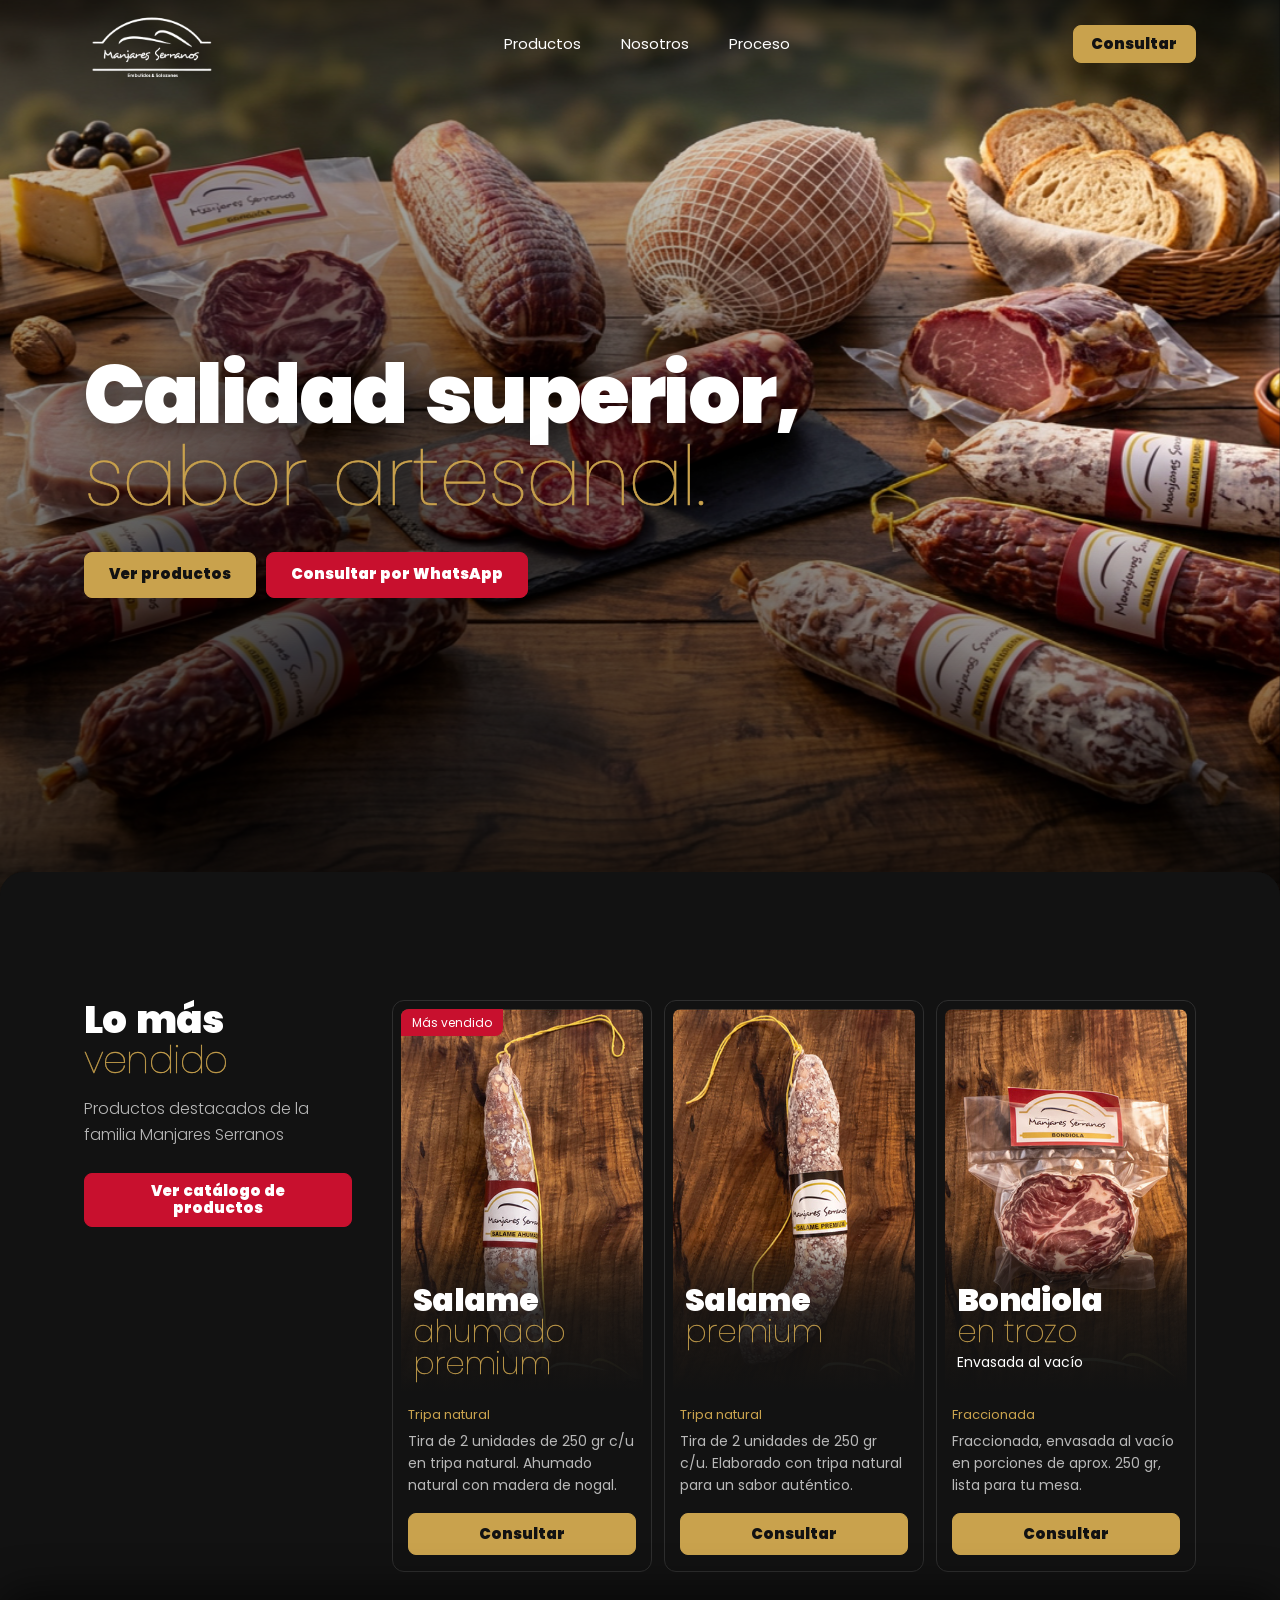
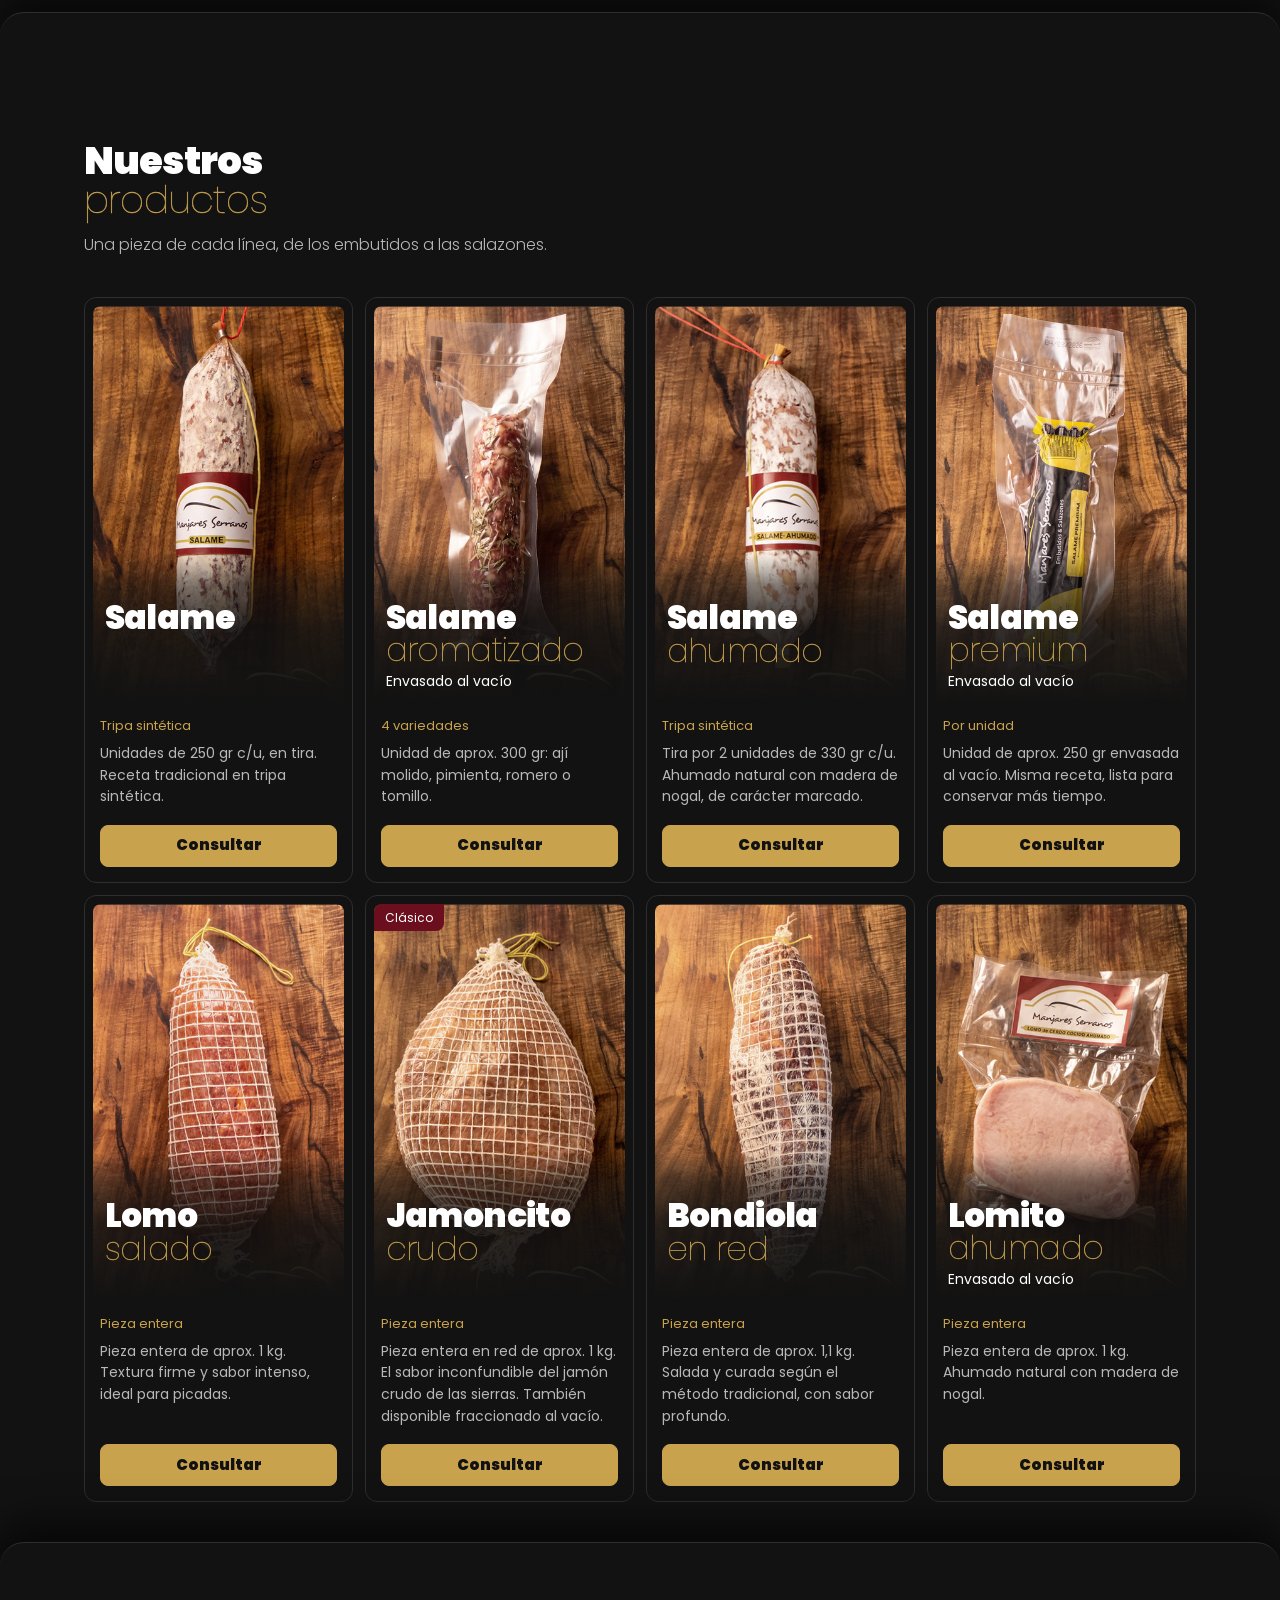
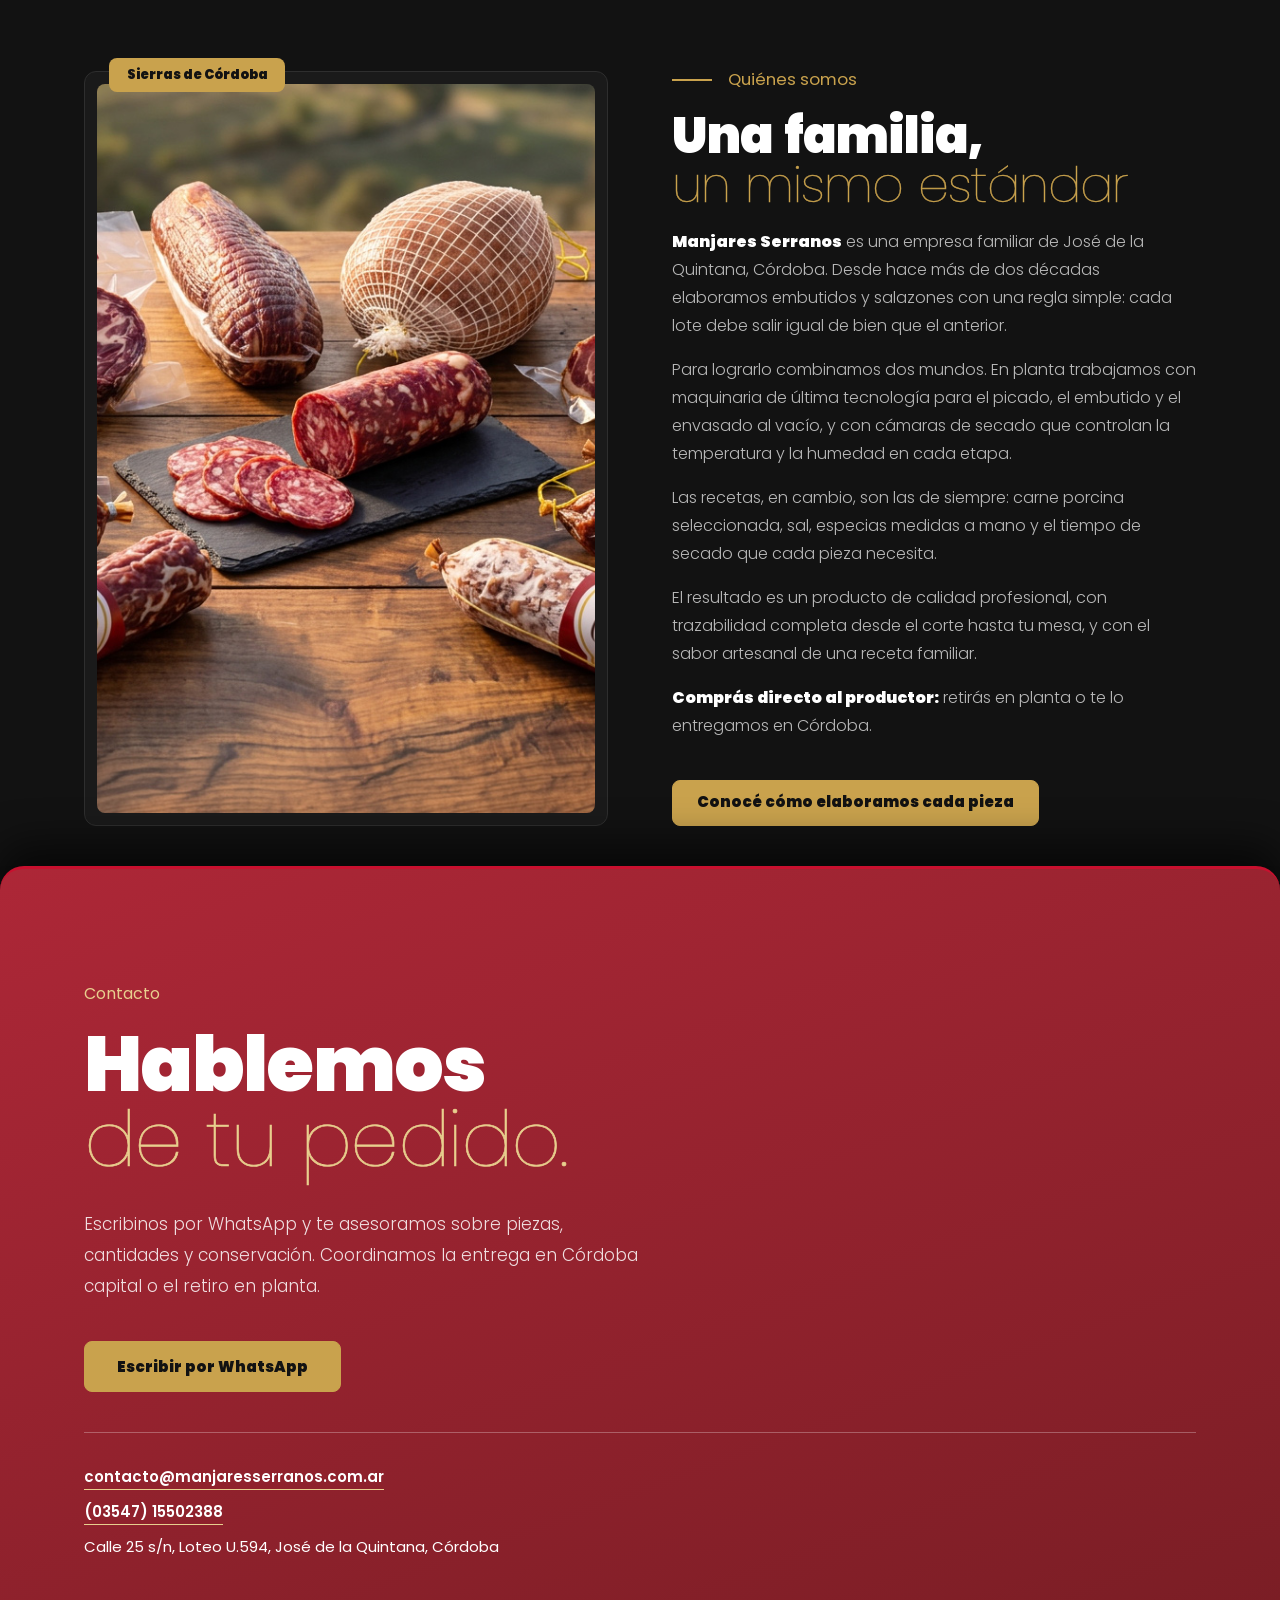
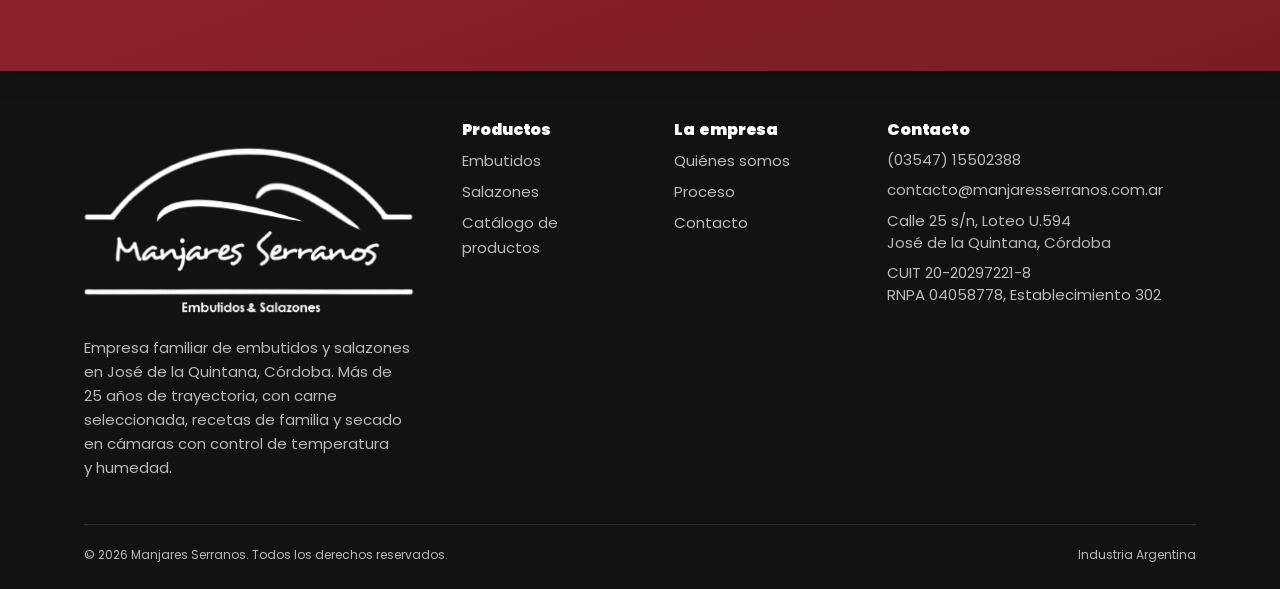
==== commit 4ffc13c3: "Reaplicar arreglos de celular y Safari sobre la versión nueva - Parallax de portada en CSS atado al " ====
--- a/index.html
+++ b/index.html
@@ -17,7 +17,7 @@
     <link rel="preconnect" href="https://fonts.googleapis.com">
     <link rel="preconnect" href="https://fonts.gstatic.com" crossorigin>
     <link href="https://fonts.googleapis.com/css2?family=Poppins:wght@100;200;300;400;900&display=swap" rel="stylesheet">
-    <link rel="stylesheet" href="css/style.css">
+    <link rel="stylesheet" href="css/style.css?v=20261127a">
     <script type="application/ld+json">{"@context":"https://schema.org","@type":"LocalBusiness","name":"Manjares Serranos","description":"Empresa familiar productora de embutidos y salazones elaborados en las Sierras de Córdoba, con habilitación RNPA y trazabilidad por lote","url":"https://manjaresserranos.com.ar","telephone":"+54-3547-15502388","email":"contacto@manjaresserranos.com.ar","address":{"@type":"PostalAddress","streetAddress":"Calle 25 s/n, Loteo U.594","addressLocality":"José de la Quintana","addressRegion":"Córdoba","postalCode":"5000","addressCountry":"AR"},"geo":{"@type":"GeoCoordinates","latitude":"-31.85","longitude":"-64.55"},"openingHours":"Mo-Fr 08:00-18:00","priceRange":"$$","image":"https://manjaresserranos.com.ar/img/logo-1716823387.jpg"}</script>
 </head>
 <body>
@@ -66,7 +66,7 @@
             <div class="wrap featured">
                 <div class="section-head">
                     <h2 id="prod-title">Lo más <span class="t">vendido</span></h2>
-                    <p>Prodcutos destacados de la familia Manjares Serranos</p>
+                    <p>Productos destacados de la familia Manjares Serranos</p>
                     <a href="productos.html" class="btn btn-line section-more">Ver catálogo de productos</a>
                 </div>
                 <div class="products products-three">
@@ -139,7 +139,7 @@
                         </div>
                     </article>
                     <article class="product">
-                        <div class="product-media"><div class="product-photo"><img src="img/lomo-salado.jpg" alt="Lomo de cerdo salado" loading="lazy" width="400" height="631"><h3 class="product-name"><span>Lomo</span> <span class="t">salado</span></h3></div></div>
+                        <div class="product-media"><div class="product-photo"><img src="img/Lomo-Salado.jpg" alt="Lomo de cerdo salado" loading="lazy" width="400" height="631"><h3 class="product-name"><span>Lomo</span> <span class="t">salado</span></h3></div></div>
                         <div class="product-text">
                             <p class="product-kind">Pieza entera</p>
                             <p class="product-desc">Pieza entera de aprox. 1 kg. Textura firme y sabor intenso, ideal para picadas.</p>
@@ -250,6 +250,6 @@
         </div>
     </footer>
 
-    <script src="js/main.js"></script>
+    <script src="js/main.js?v=20261127a"></script>
 </body>
 </html>
--- a/css/style.css
+++ b/css/style.css
@@ -85,10 +85,10 @@
 .hero{position:sticky;top:0;isolation:isolate;display:flex;flex-direction:column;justify-content:center;height:100vh;height:100svh;min-height:30rem;background:var(--black)}
 @media(max-height:480px){.hero{position:relative}}
 .hero-photo{position:absolute;inset:0;z-index:-1;overflow:hidden}
-.hero-photo img{position:absolute;inset:0;width:100%;height:100%;max-width:none;object-fit:cover;object-position:58% top;will-change:transform}
+.hero-photo img{position:absolute;inset:0;width:100%;height:100%;max-width:none;object-fit:cover;object-position:58% top}
 .hero-photo::after{content:'';position:absolute;inset:0;background:linear-gradient(180deg,rgba(0,0,0,.72) 0,rgba(0,0,0,0) 150px),radial-gradient(ellipse 62% 55% at 26% 54%,rgba(0,0,0,.72) 0,rgba(0,0,0,.35) 60%,rgba(0,0,0,0) 100%),linear-gradient(180deg,rgba(0,0,0,0) 50%,rgba(0,0,0,.85) 100%)}
 @media(max-width:767px){.hero-photo::after{background:linear-gradient(180deg,rgba(0,0,0,.72) 0,rgba(0,0,0,0) 120px),radial-gradient(ellipse 110% 42% at 30% 50%,rgba(0,0,0,.72) 0,rgba(0,0,0,.35) 65%,rgba(0,0,0,0) 100%),linear-gradient(180deg,rgba(0,0,0,0) 48%,rgba(0,0,0,.9) 100%)}}
-.hero-copy{flex:none;padding-block:calc(var(--header) + 1rem) calc(var(--peek) + 1.5rem);will-change:transform}
+.hero-copy{flex:none;padding-block:calc(var(--header) + 1rem) calc(var(--peek) + 1.5rem)}
 /* Todo lo que sigue a la portada sube por encima como una tarjeta */
 .sheet{position:relative;z-index:2;margin-top:calc(var(--peek) * -1);border-radius:1.5rem 1.5rem 0 0;background:var(--black)}
 .hero-title{font-size:clamp(1.6rem,8vw,2.75rem);line-height:1;letter-spacing:-.03em;text-shadow:0 2px 28px rgba(0,0,0,.55)}
@@ -96,6 +96,16 @@
 .hero-title span{display:block}
 .hero-foot{margin-top:clamp(1.5rem,2.6vw,2.25rem)}
 .hero-actions{display:flex;flex-wrap:wrap;gap:.625rem}
+/* Parallax de la portada atado al scroll: lo anima el navegador directamente
+   (fluido también en Safari). Donde no hay soporte, la portada queda quieta. */
+@keyframes hero-photo-up{to{transform:translate3d(0,-30svh,0)}}
+@keyframes hero-copy-up{to{transform:translate3d(0,-15svh,0)}}
+@media(prefers-reduced-motion:no-preference){
+    @supports(animation-timeline:scroll()){
+        .hero-photo img{animation:hero-photo-up linear both;animation-timeline:scroll(root);animation-range:0 100svh}
+        .hero-copy{animation:hero-copy-up linear both;animation-timeline:scroll(root);animation-range:0 100svh}
+    }
+}
 
 /* Secciones */
 .section{padding-block:var(--section)}
@@ -316,3 +326,14 @@
 .data-fiscal img{width:60px;height:auto;border-radius:4px}
 /* Tarjetas angostas (celular): la línea de presentación entra en un renglón */
 @container (max-width:200px){.product-name .v{font-size:.8125rem;white-space:nowrap}}
+
+/* Portada en celular: la foto es apaisada y a pantalla completa se recortaba
+   casi toda. Ocupa el 80% de arriba (se ven más productos), se funde a negro
+   abajo y el texto queda sobre la parte baja de la foto. */
+@media(max-width:767px) and (orientation:portrait){
+    .hero{justify-content:flex-end}
+    .hero-photo img{inset:0 0 auto;height:80svh;object-position:50% 60%}
+    .hero-photo::after{background:linear-gradient(180deg,rgba(0,0,0,.65) 0,rgba(0,0,0,0) 110px),linear-gradient(180deg,rgba(0,0,0,0) 38svh,rgba(0,0,0,.55) 58svh,rgba(0,0,0,.85) 72svh,#000 80svh)}
+    .hero-copy{padding-bottom:calc(var(--peek) + 1.75rem)}
+    .hero-actions .btn{flex:1 1 100%}
+}
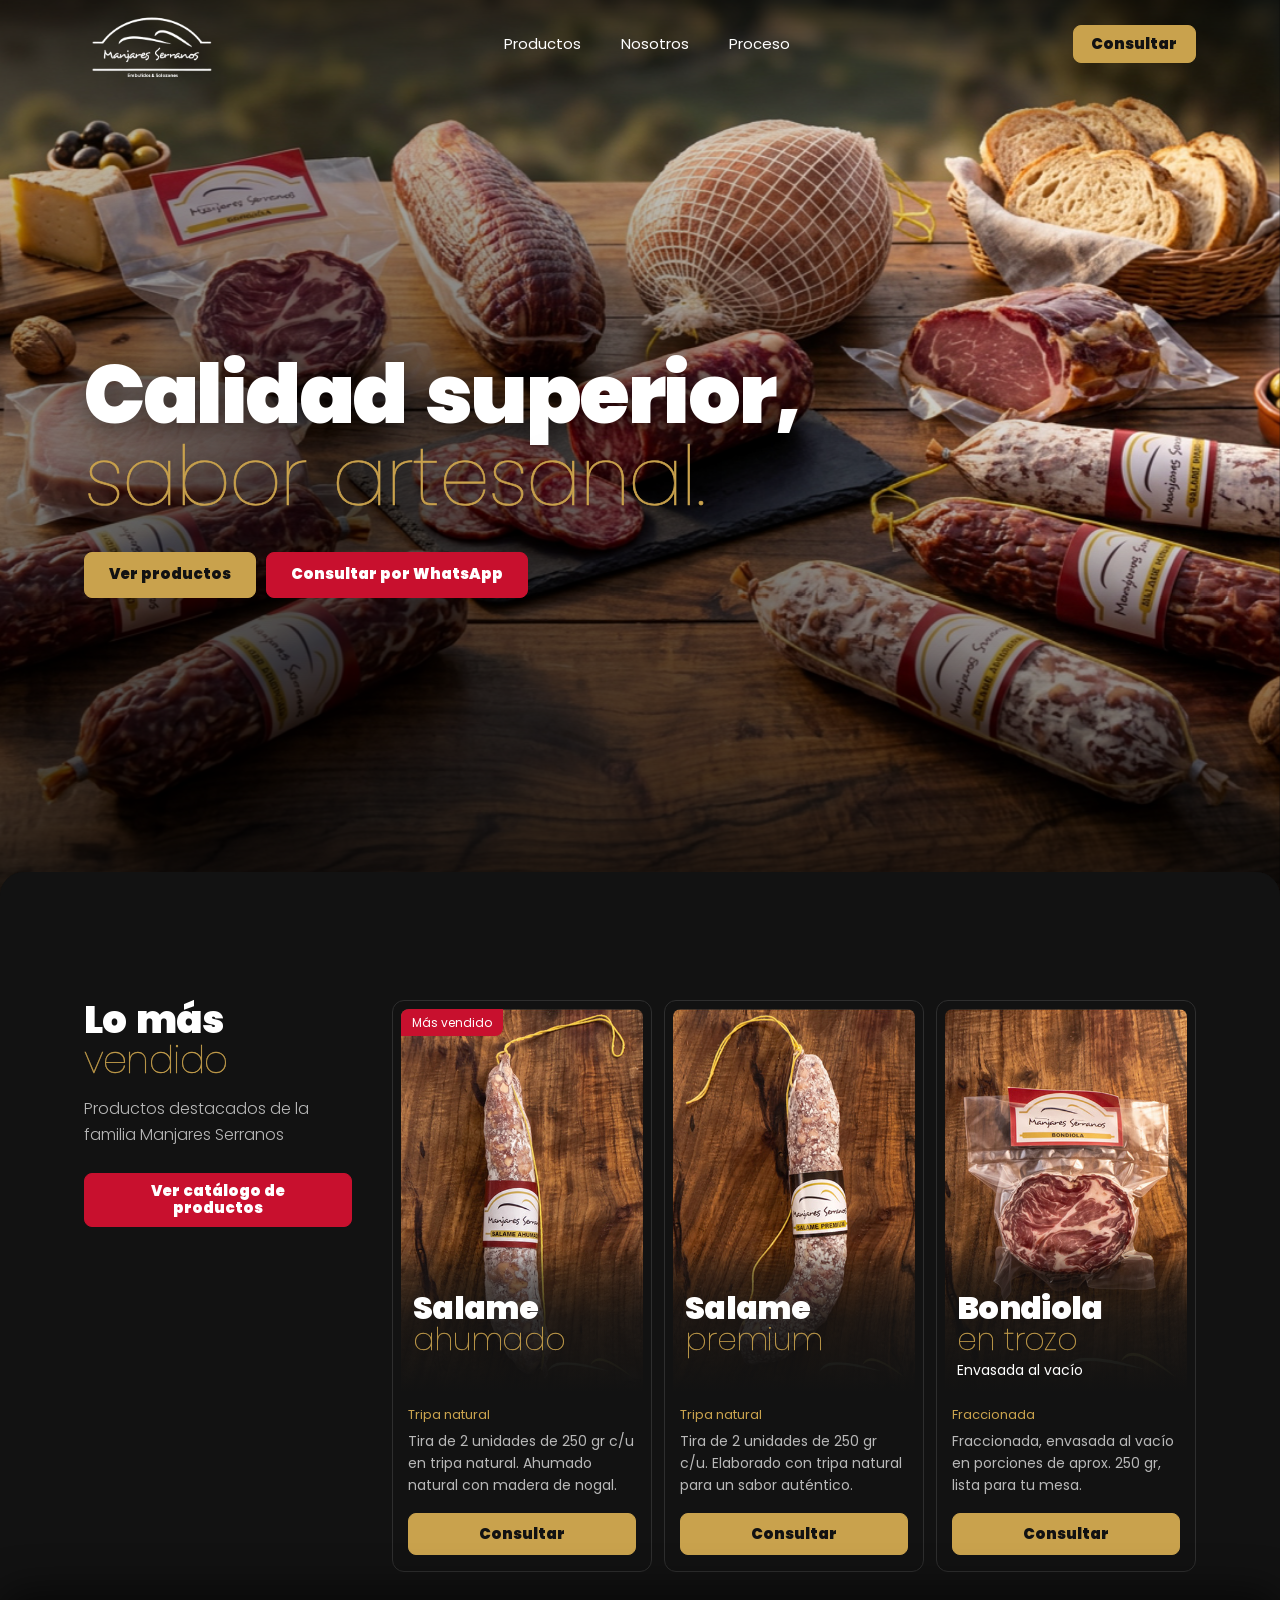
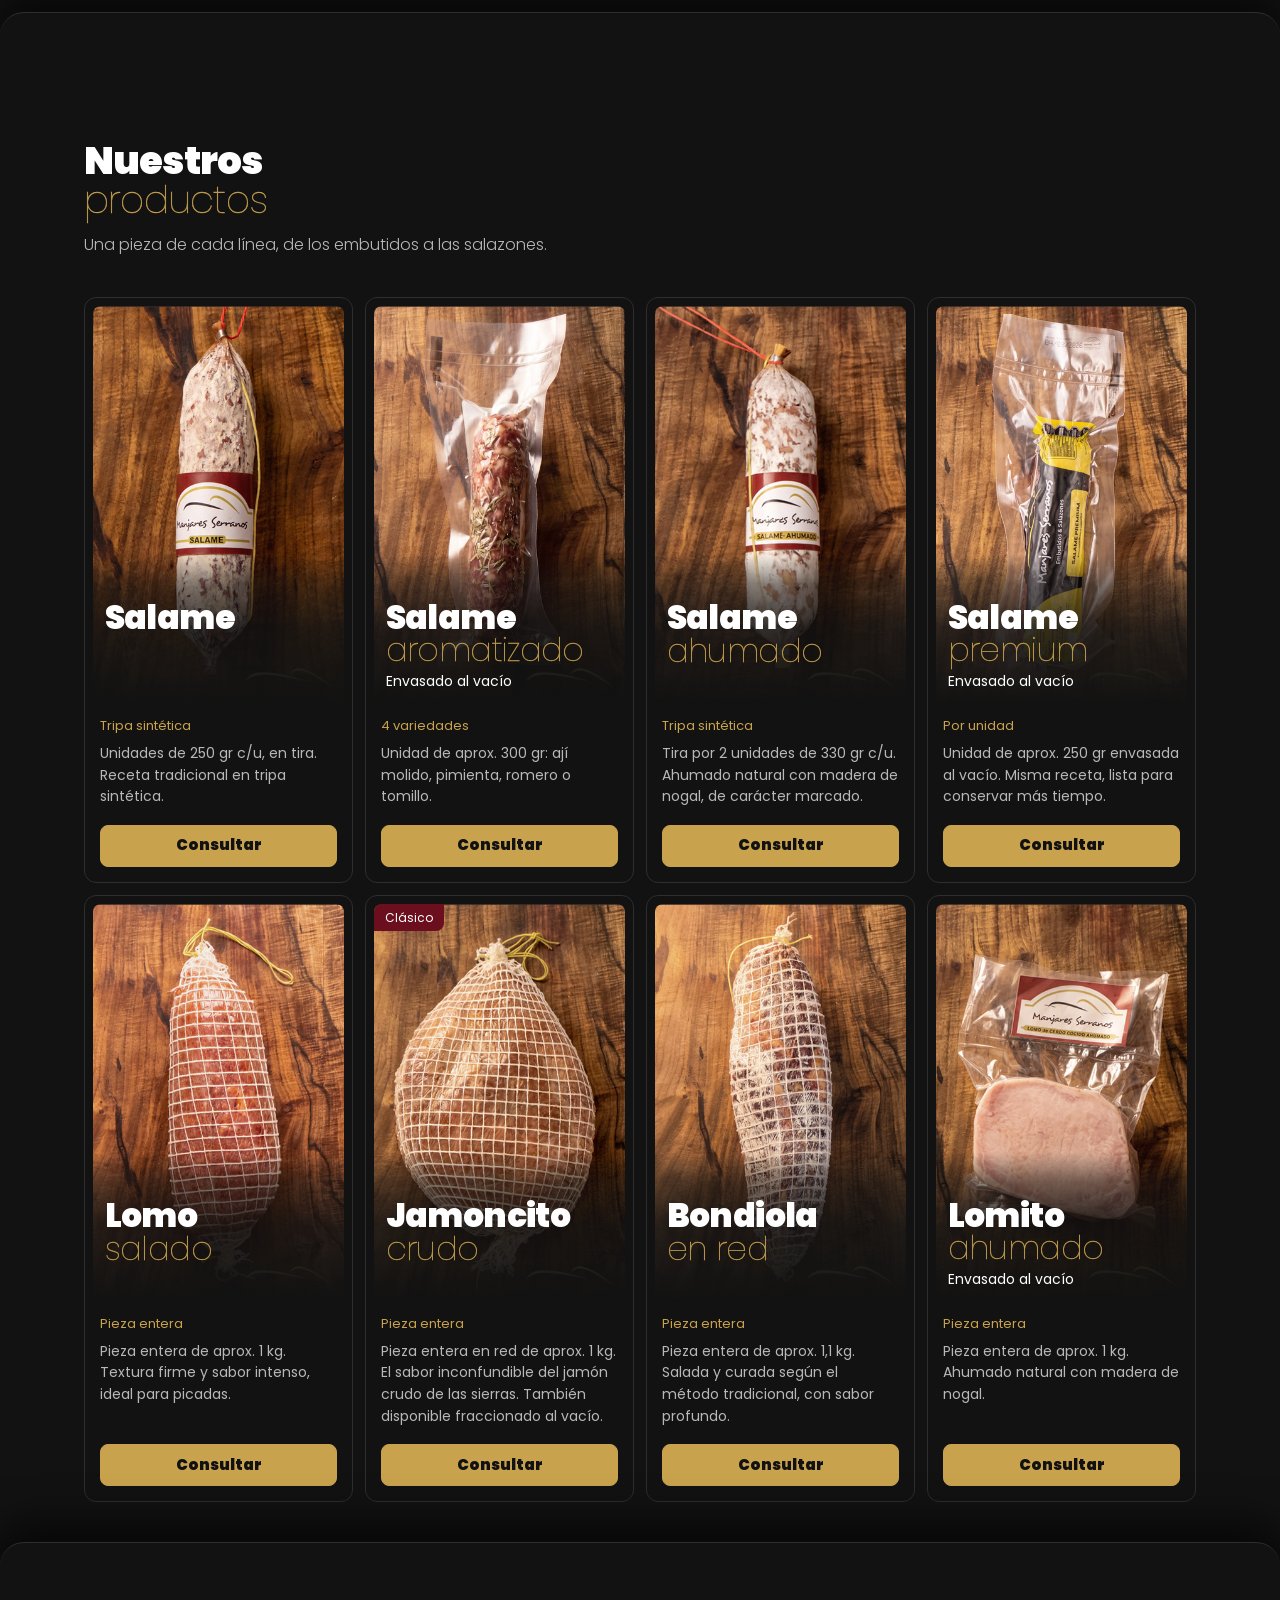
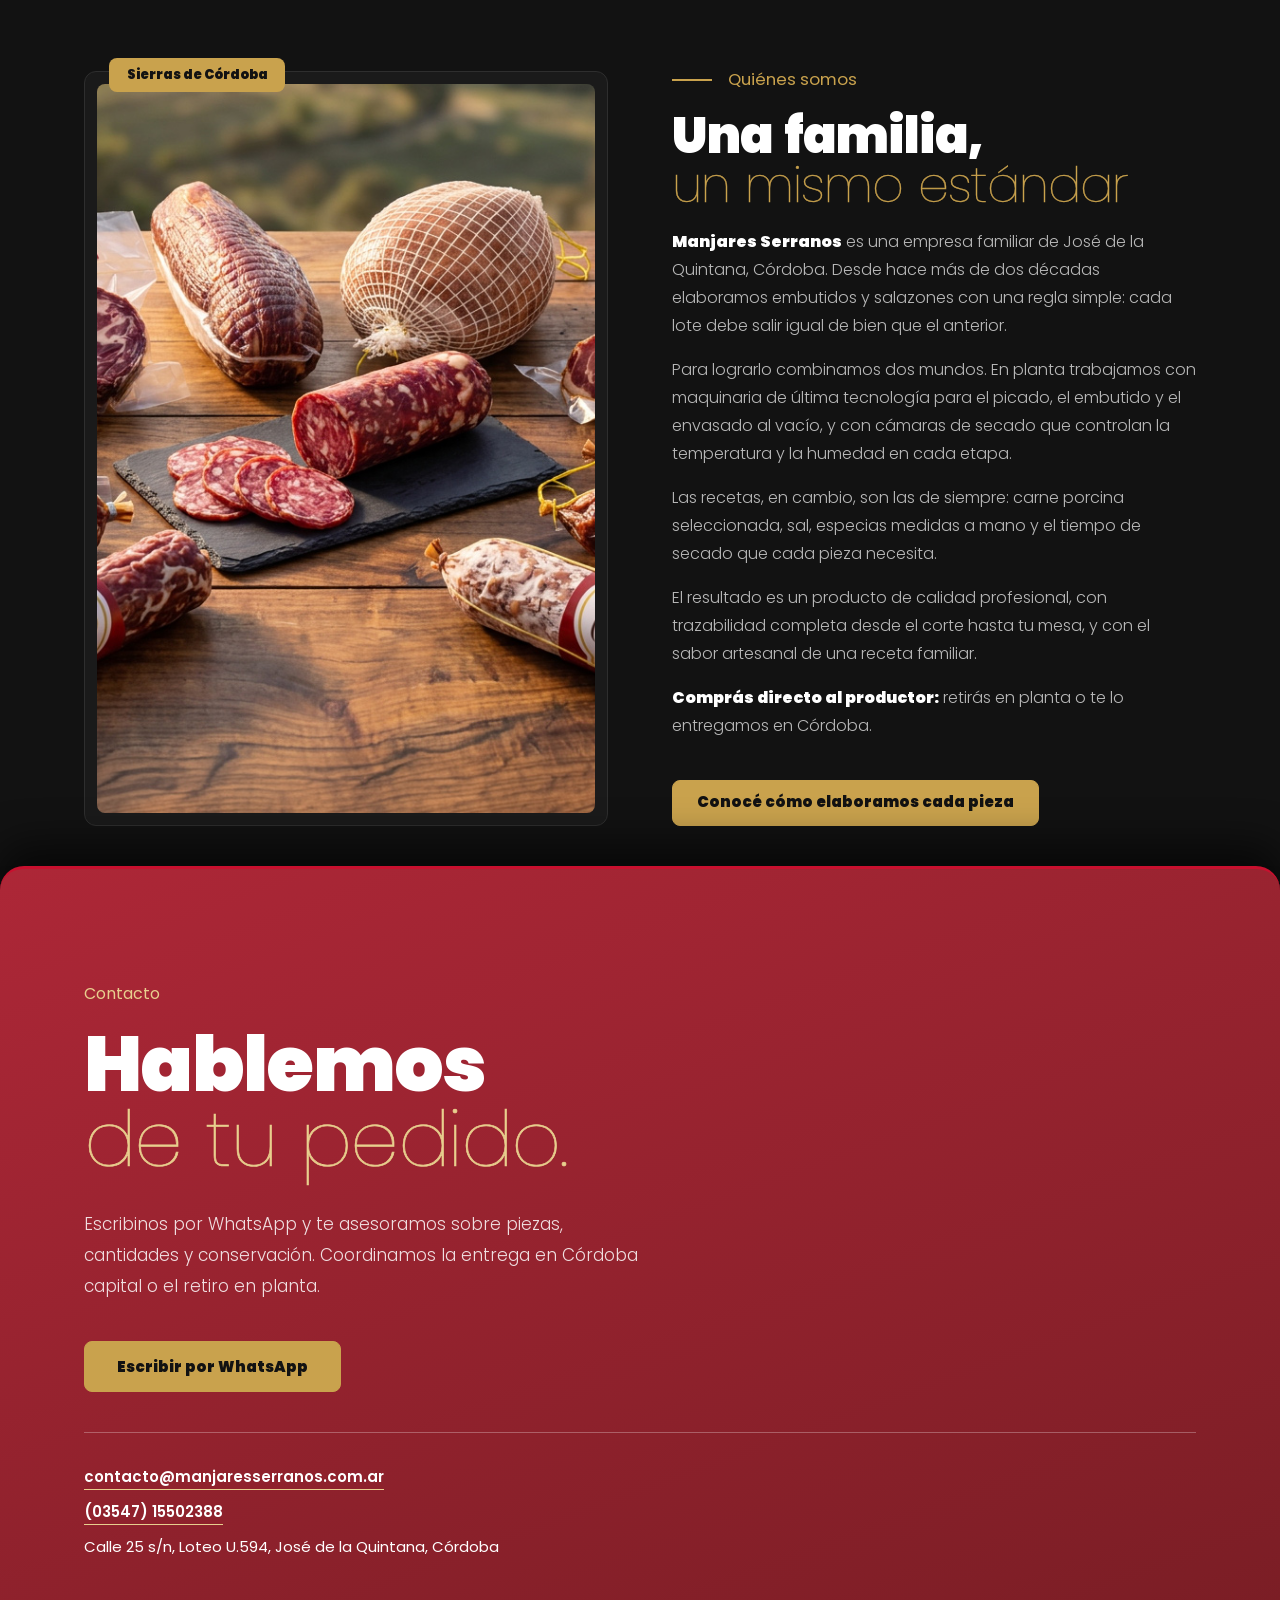
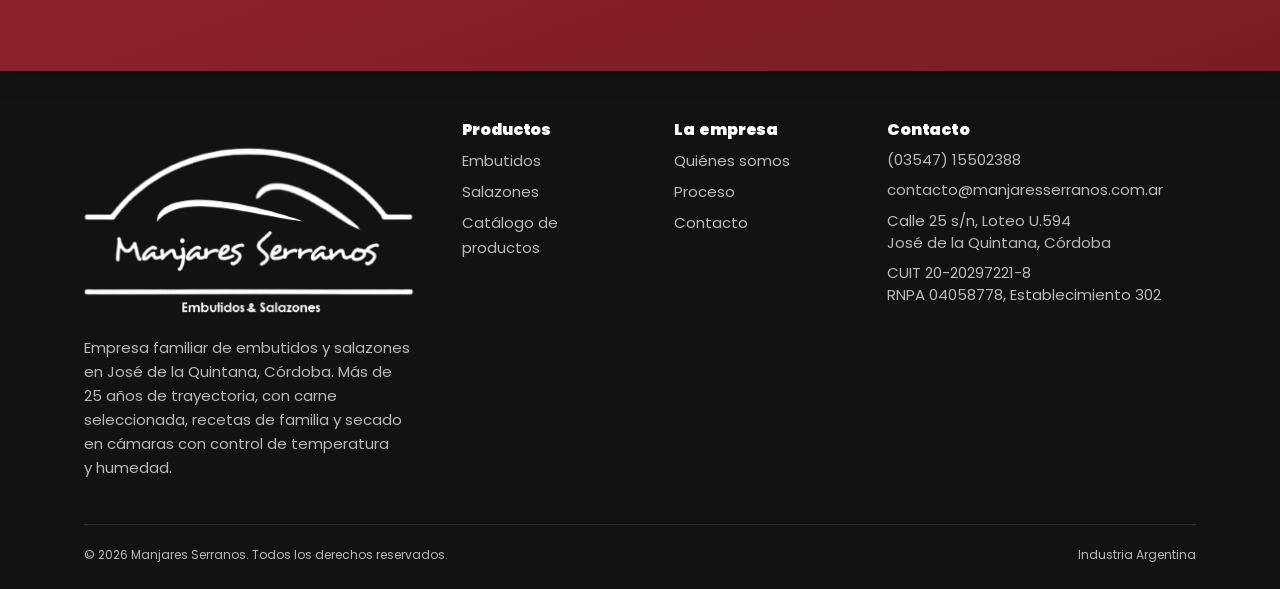
==== commit be9aa2ef: "Quitar la palabra Premium del salame ahumado en tripa natural Co-Authored-By: Claude Opus 5.5 <norep" ====
--- a/index.html
+++ b/index.html
@@ -71,11 +71,11 @@
                 </div>
                 <div class="products products-three">
                     <article class="product">
-                        <div class="product-media"><div class="product-photo"><img src="img/Salame-ahumado-tripa-de-vaca.jpg" alt="Salame ahumado en tripa natural" loading="lazy" width="400" height="631"><h3 class="product-name"><span>Salame</span> <span class="t">ahumado premium</span></h3></div><span class="product-tag">Más vendido</span></div>
+                        <div class="product-media"><div class="product-photo"><img src="img/Salame-ahumado-tripa-de-vaca.jpg" alt="Salame ahumado en tripa natural" loading="lazy" width="400" height="631"><h3 class="product-name"><span>Salame</span> <span class="t">ahumado</span></h3></div><span class="product-tag">Más vendido</span></div>
                         <div class="product-text">
                             <p class="product-kind">Tripa natural</p>
                             <p class="product-desc">Tira de 2 unidades de 250 gr c/u en tripa natural. Ahumado natural con madera de nogal.</p>
-                            <a class="product-link" href="https://wa.me/54354715502388?text=Hola,%20quiero%20consultar%20por%20el%20Salame%20Ahumado%20Premium" target="_blank" rel="noopener" aria-label="Consultar por Salame ahumado premium en WhatsApp">Consultar</a>
+                            <a class="product-link" href="https://wa.me/54354715502388?text=Hola,%20quiero%20consultar%20por%20el%20Salame%20Ahumado%20en%20tripa%20natural" target="_blank" rel="noopener" aria-label="Consultar por Salame ahumado en tripa natural en WhatsApp">Consultar</a>
                         </div>
                     </article>
                     <article class="product">
